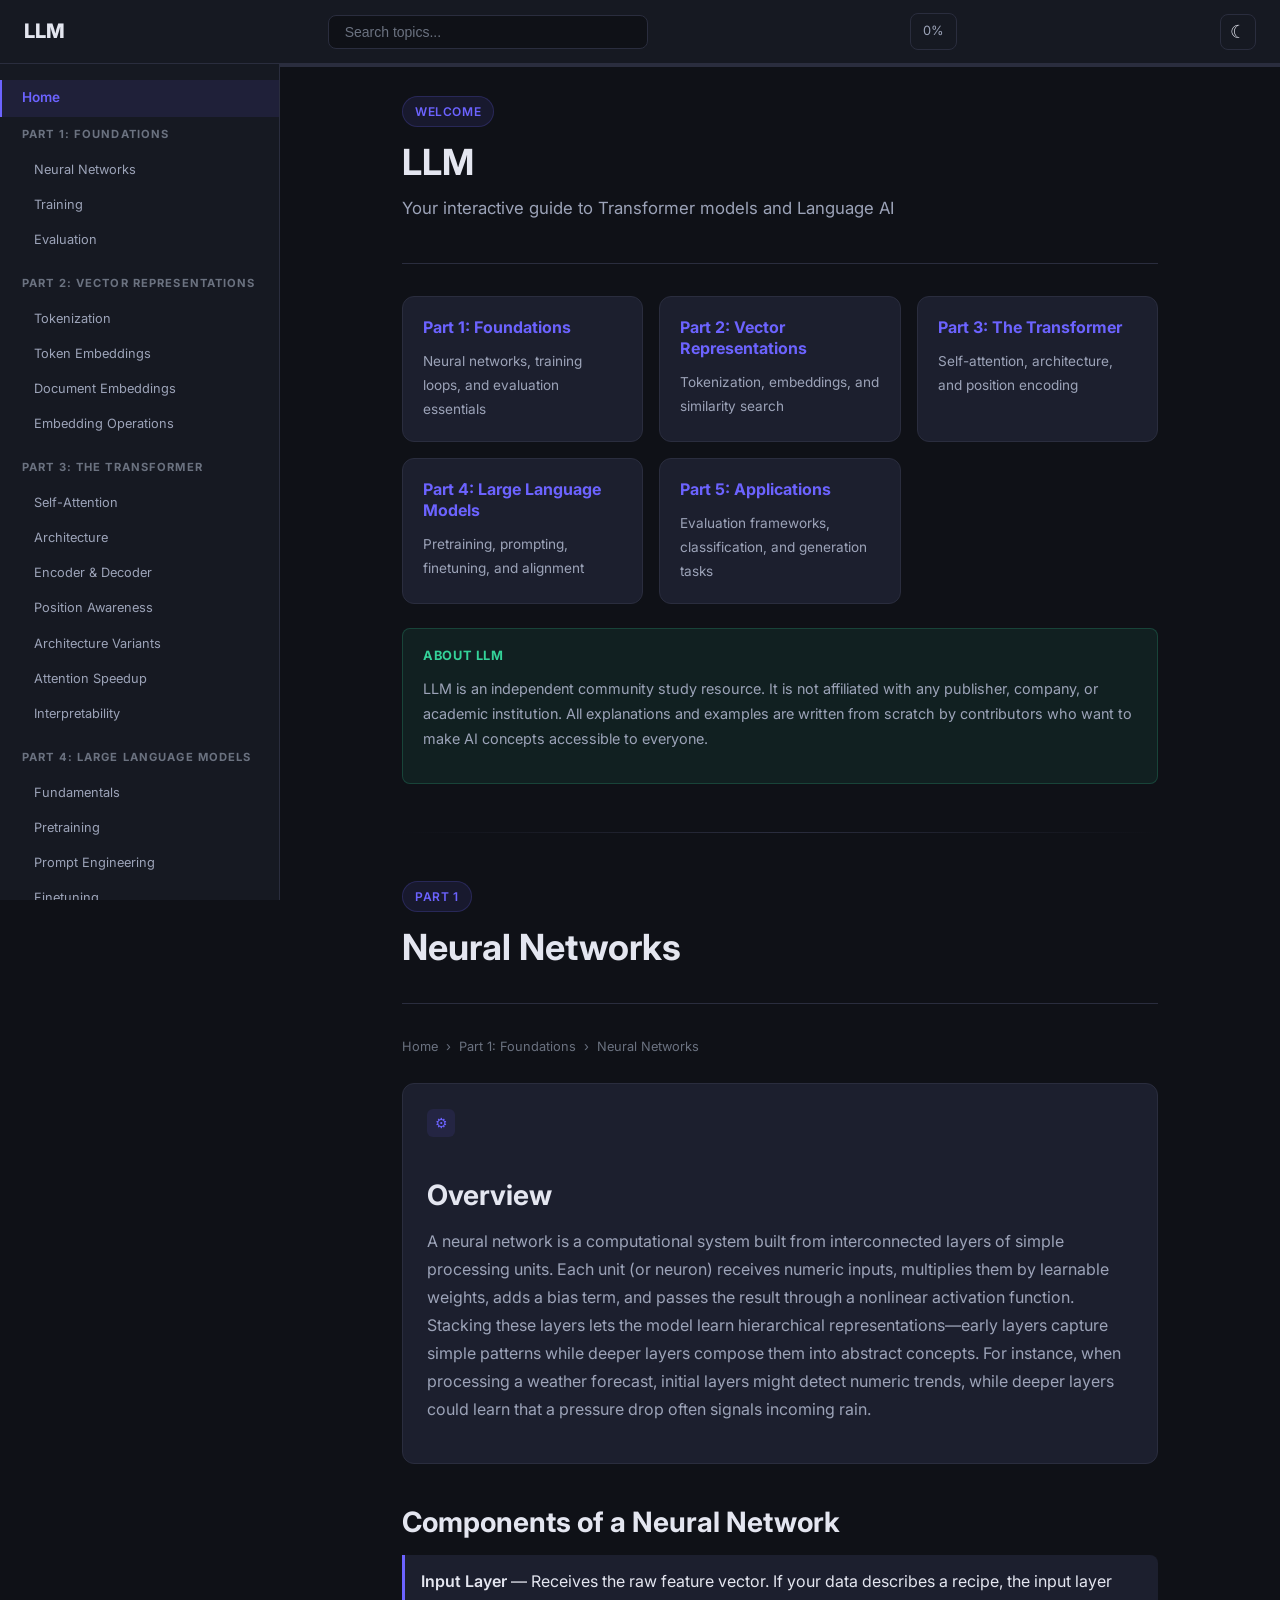
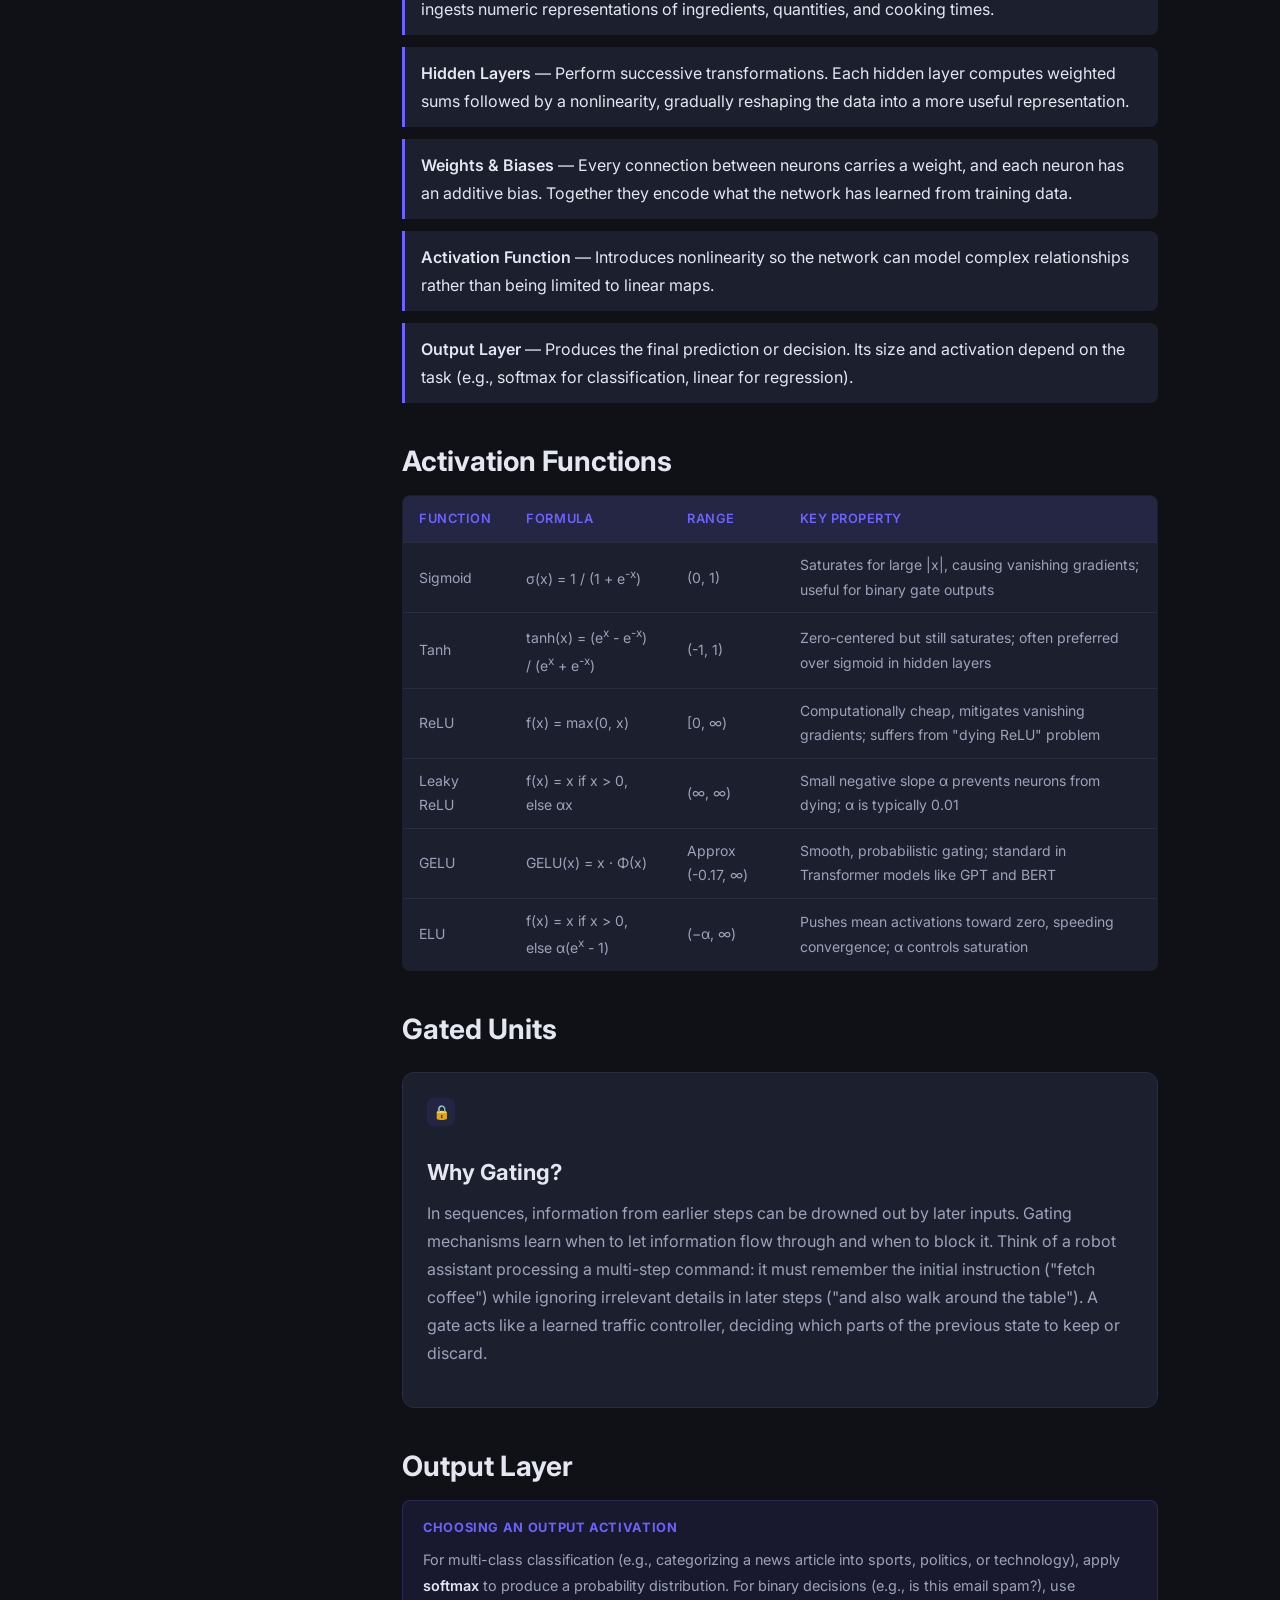
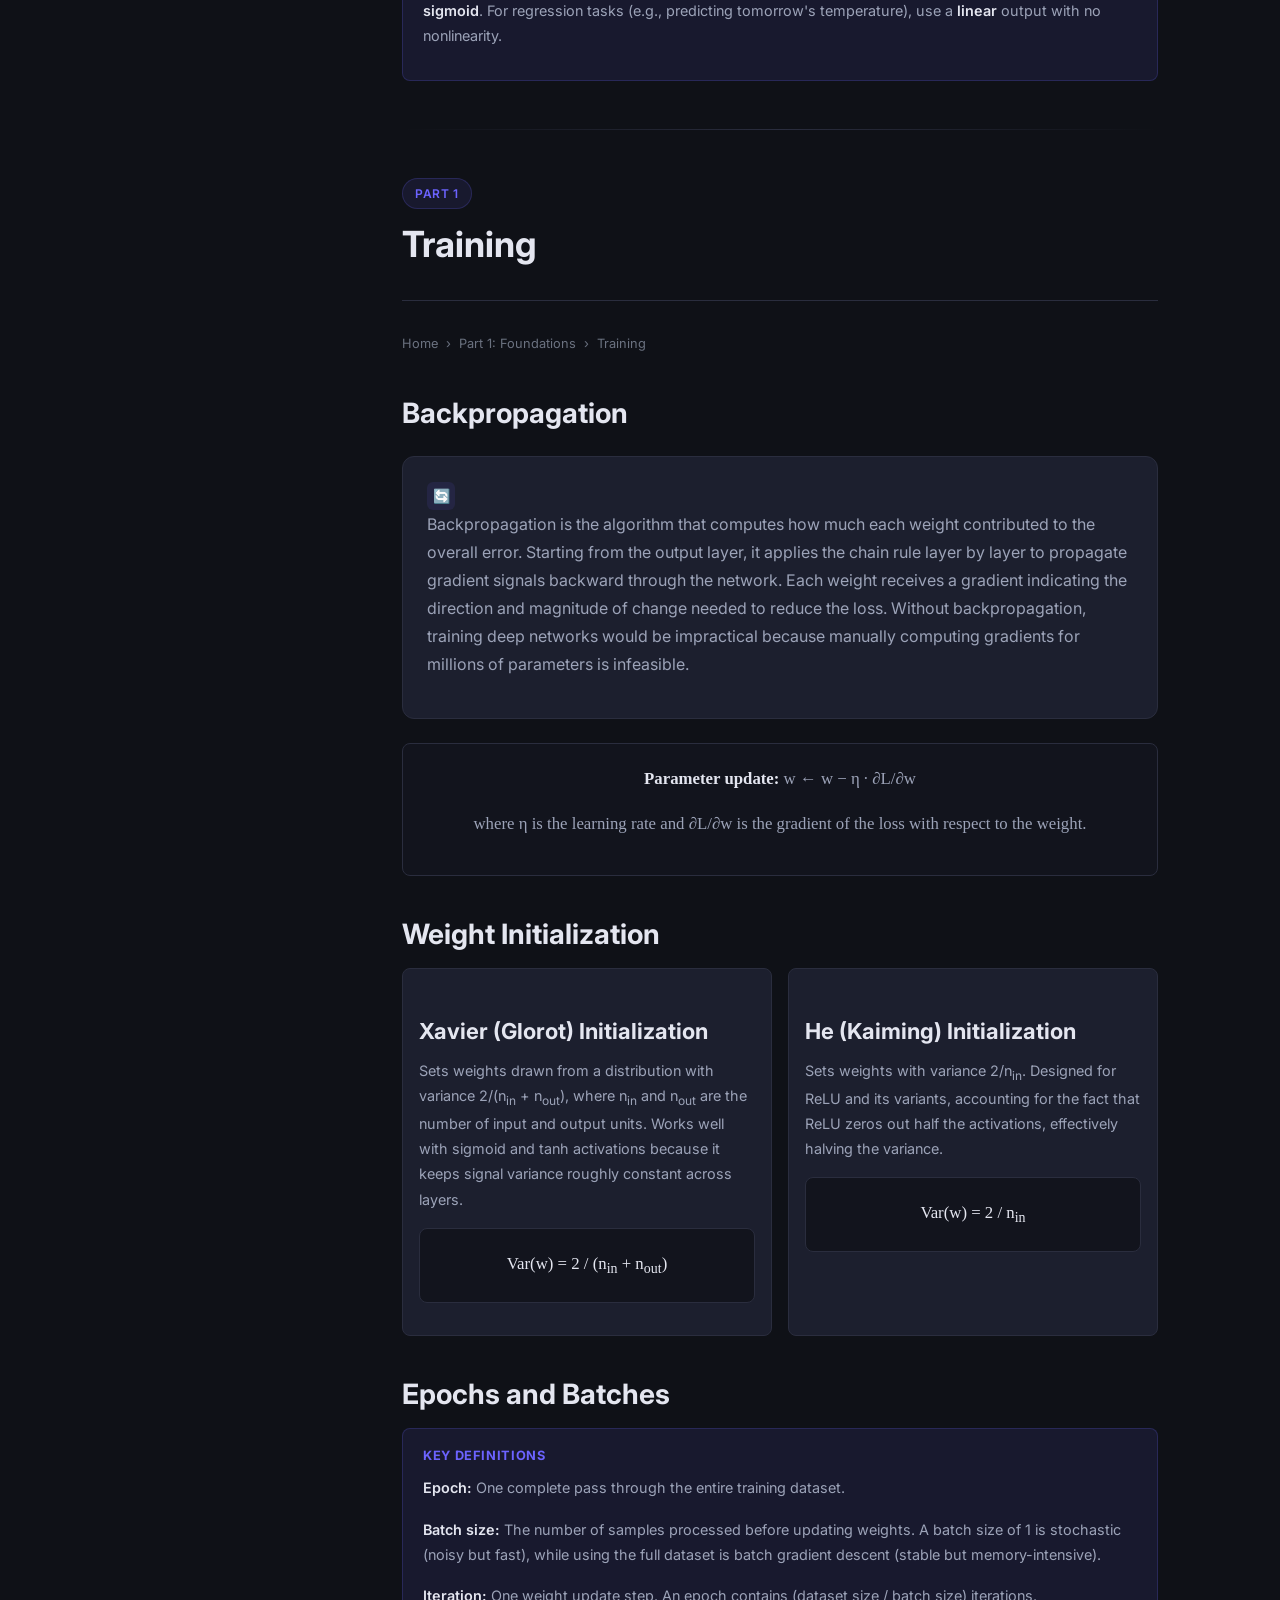
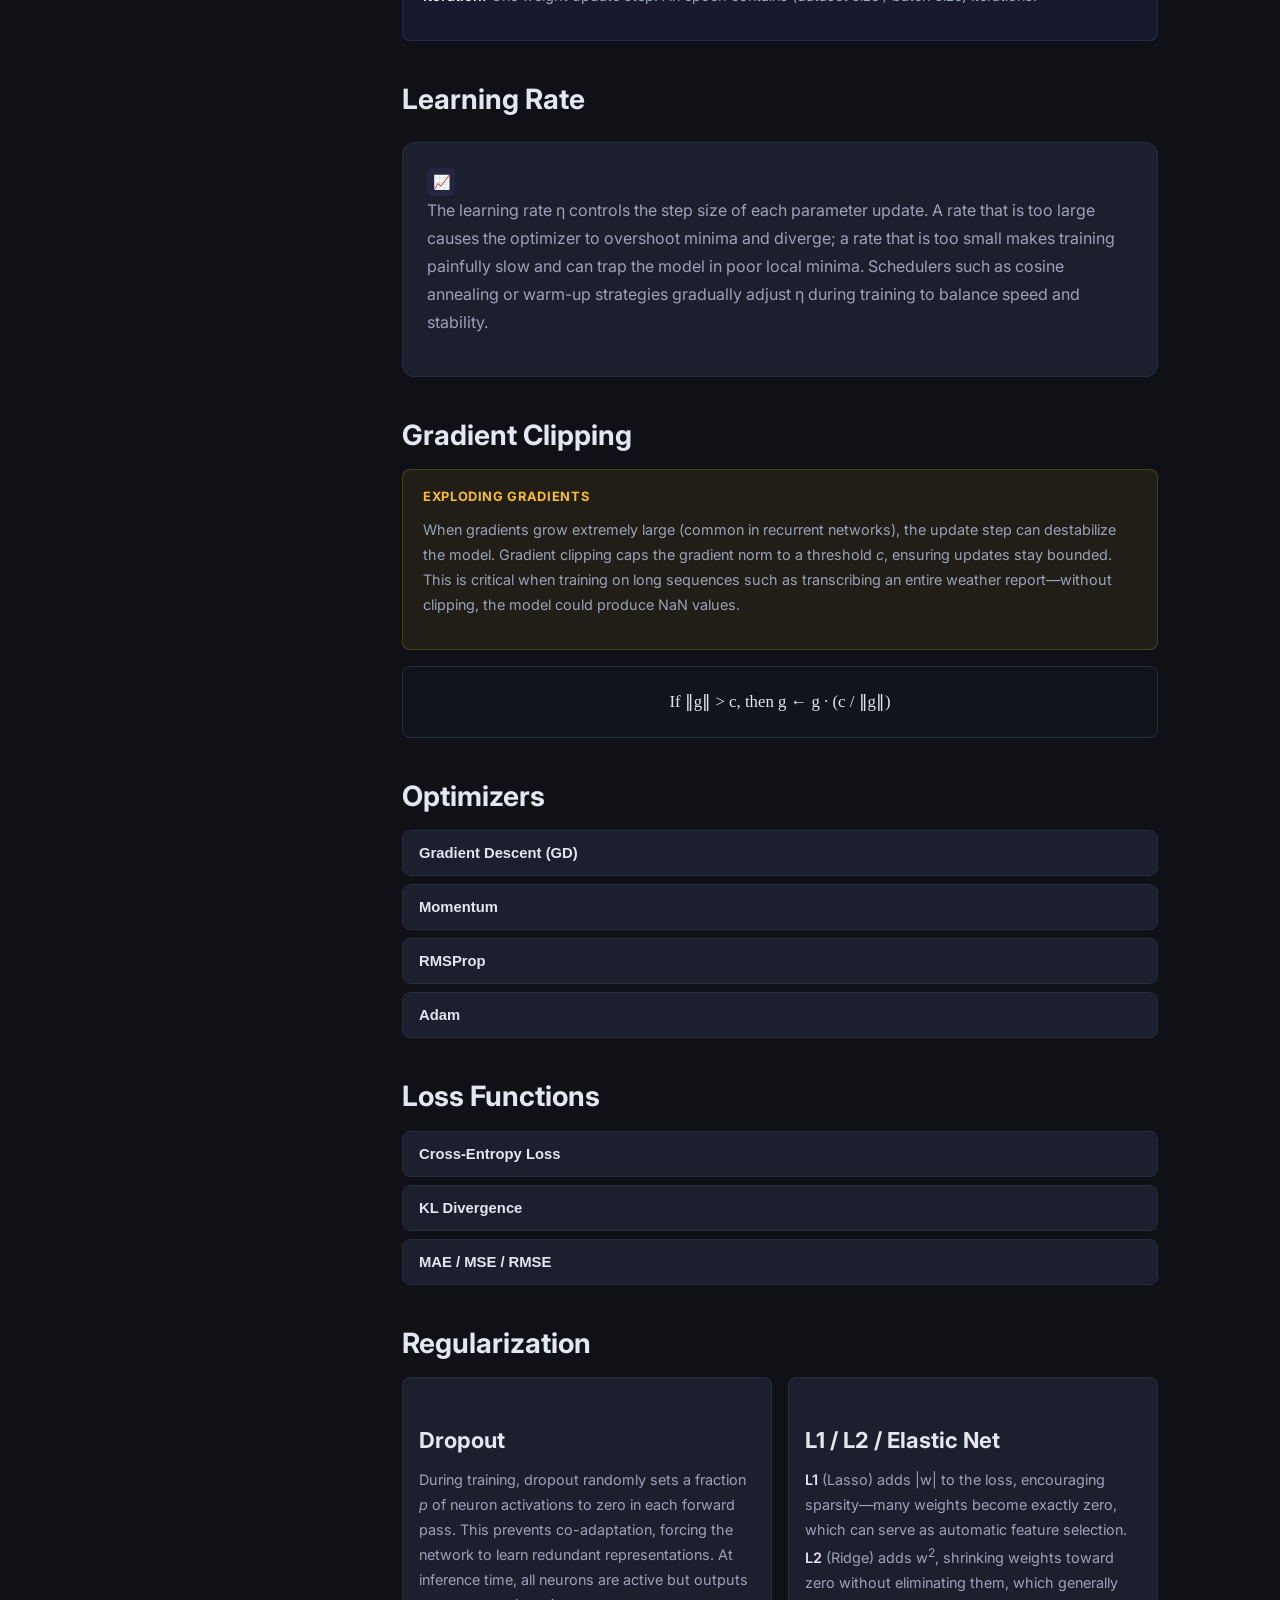
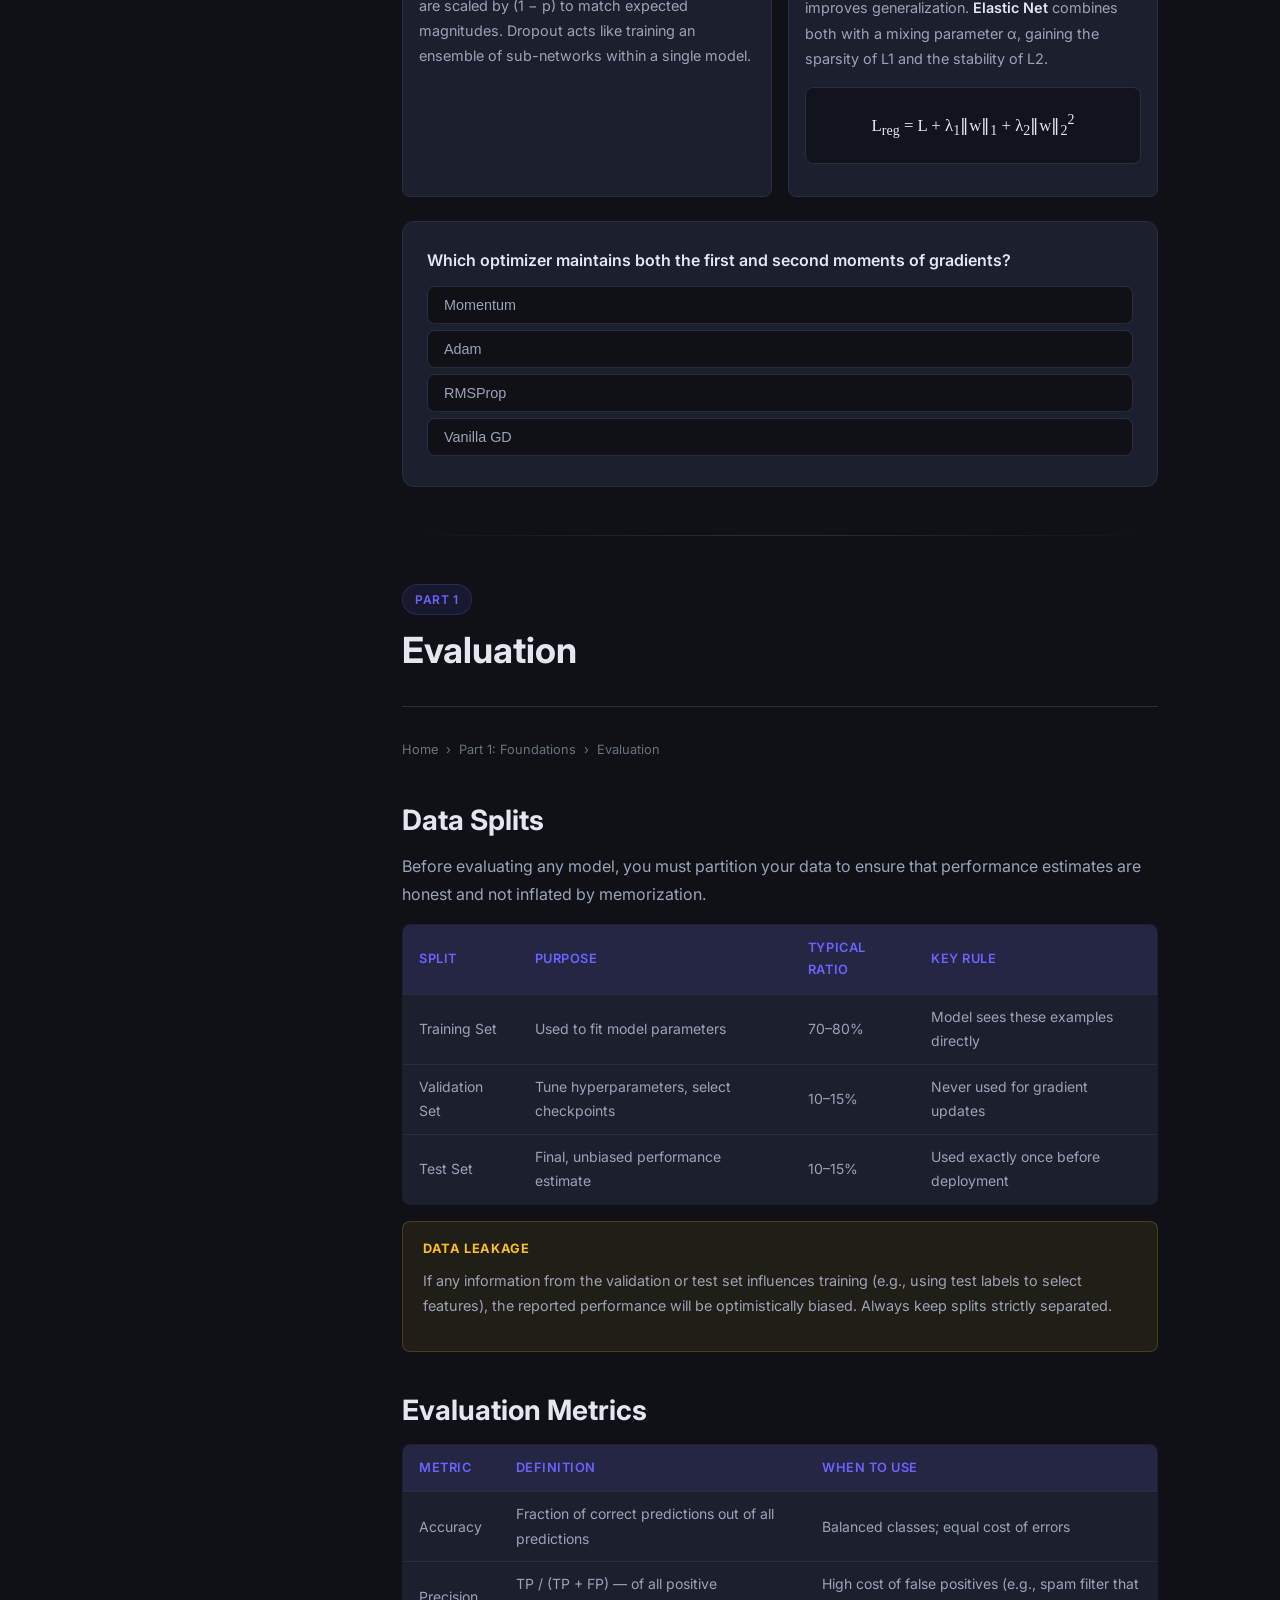
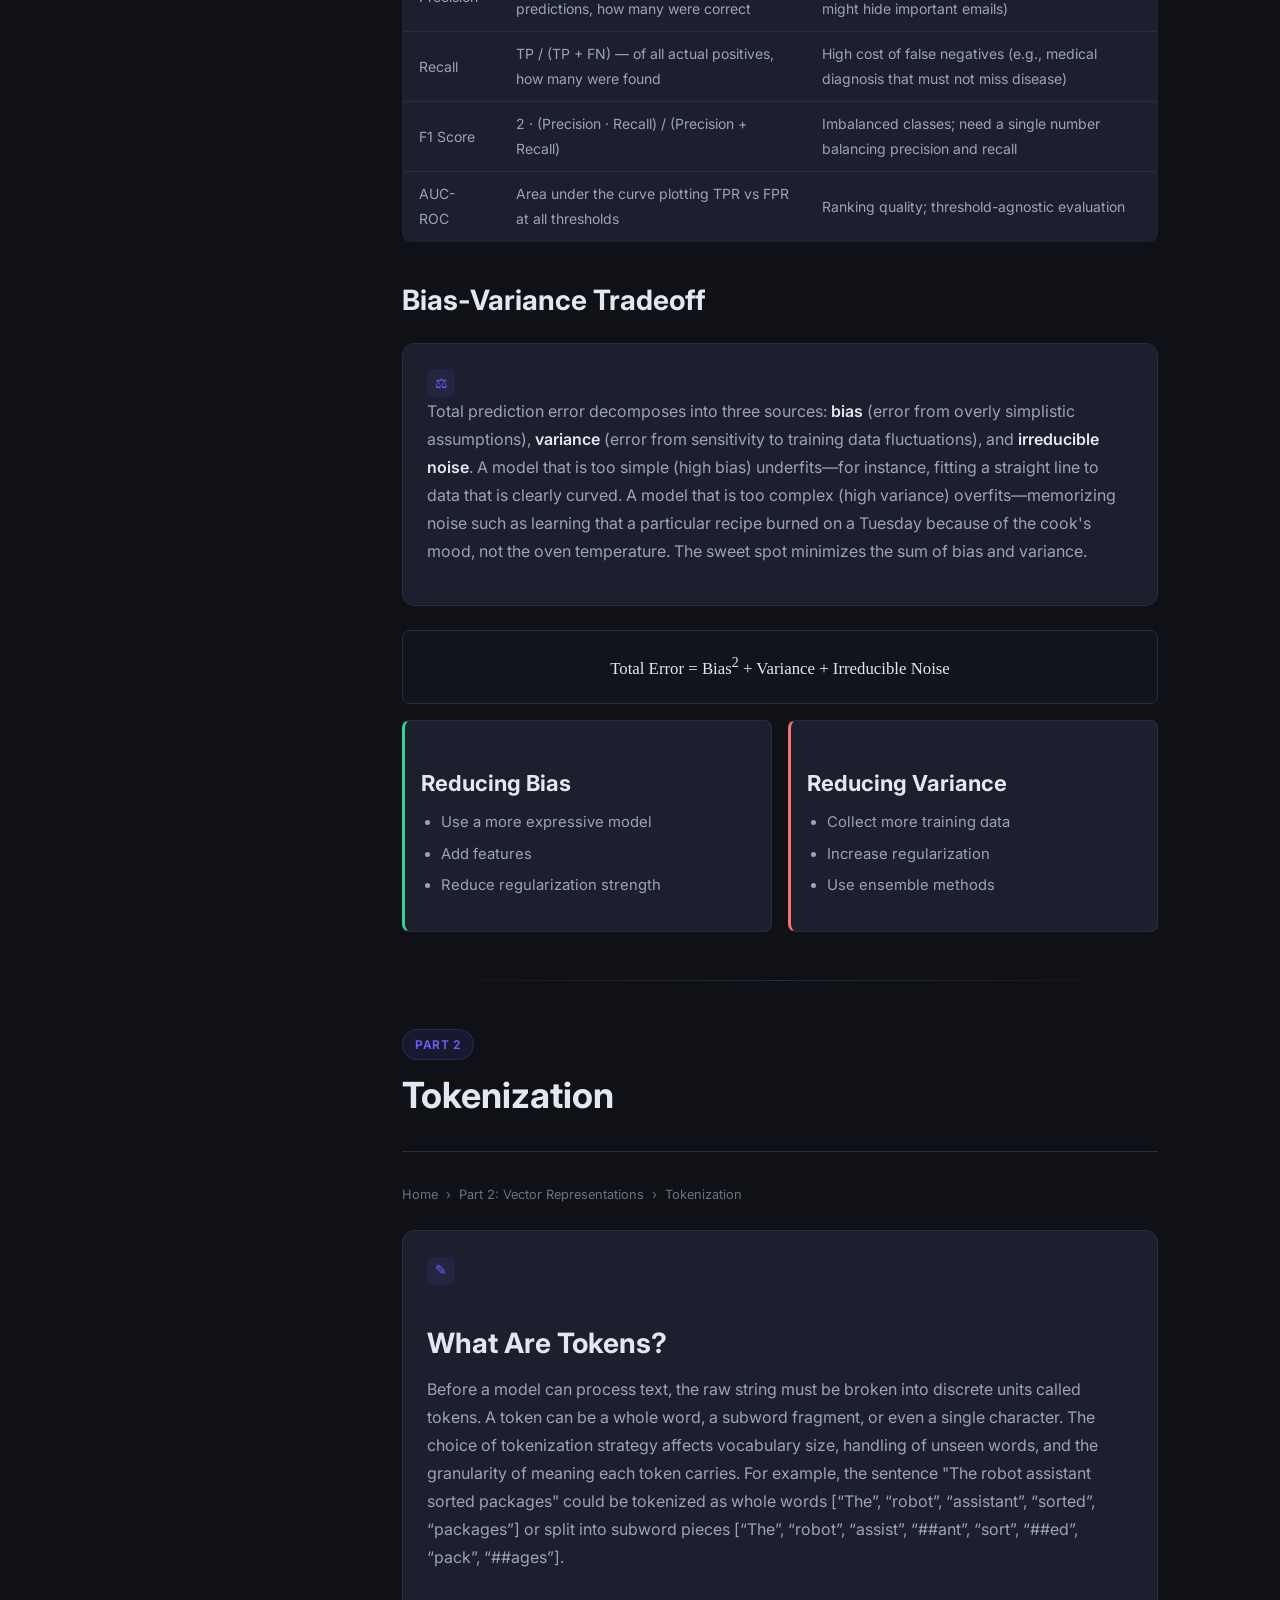
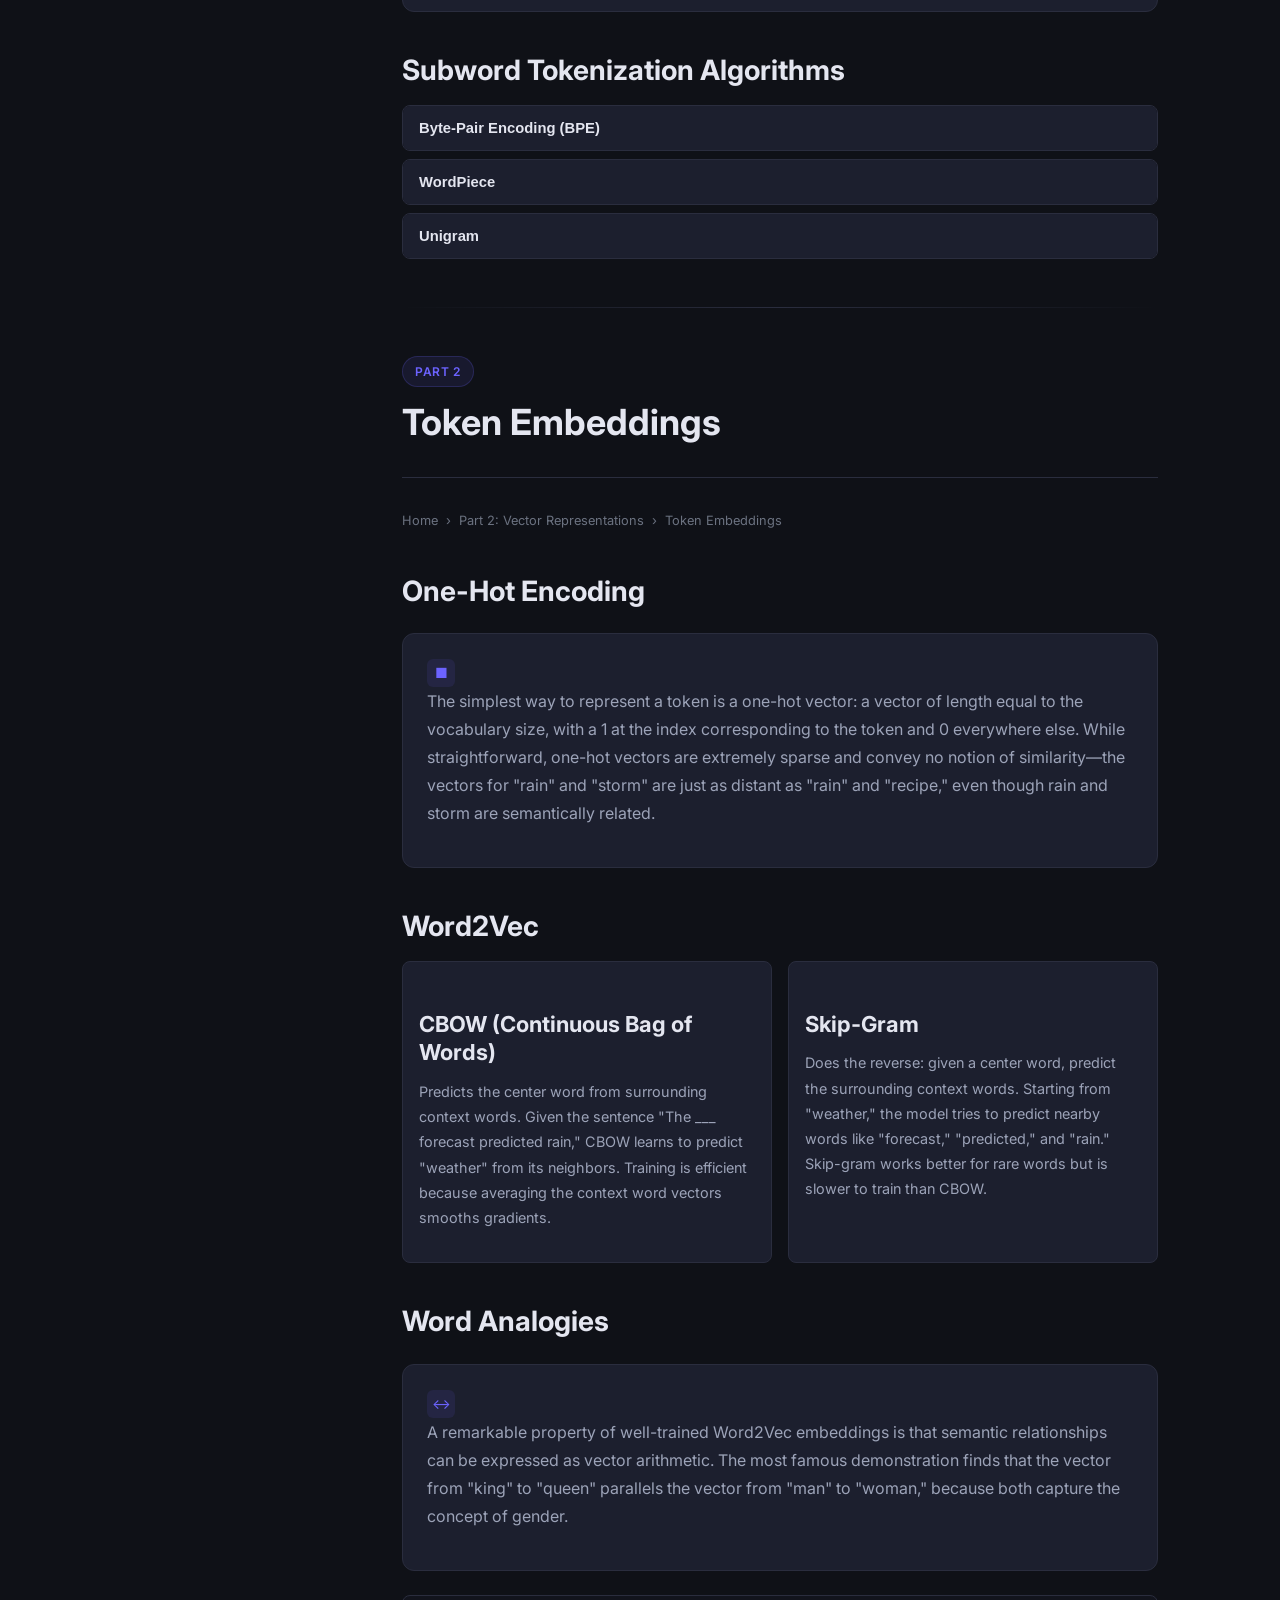
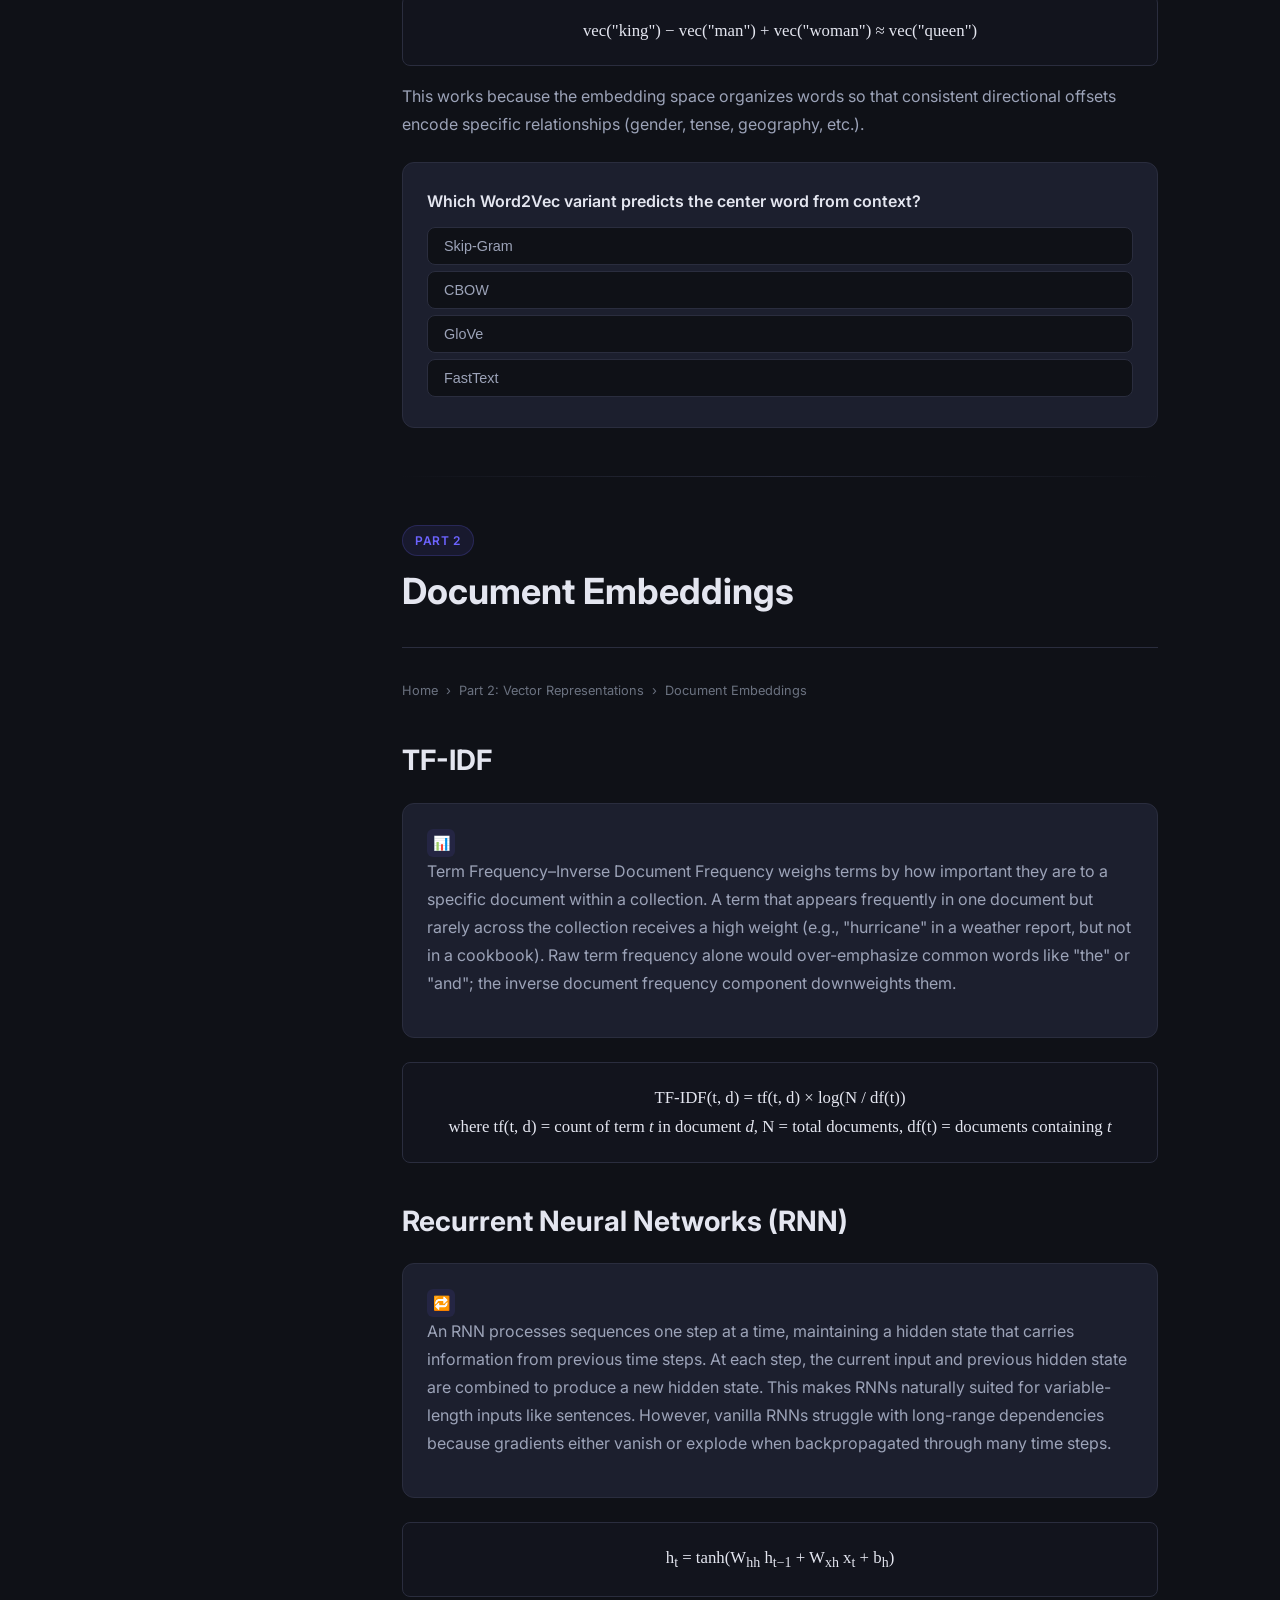
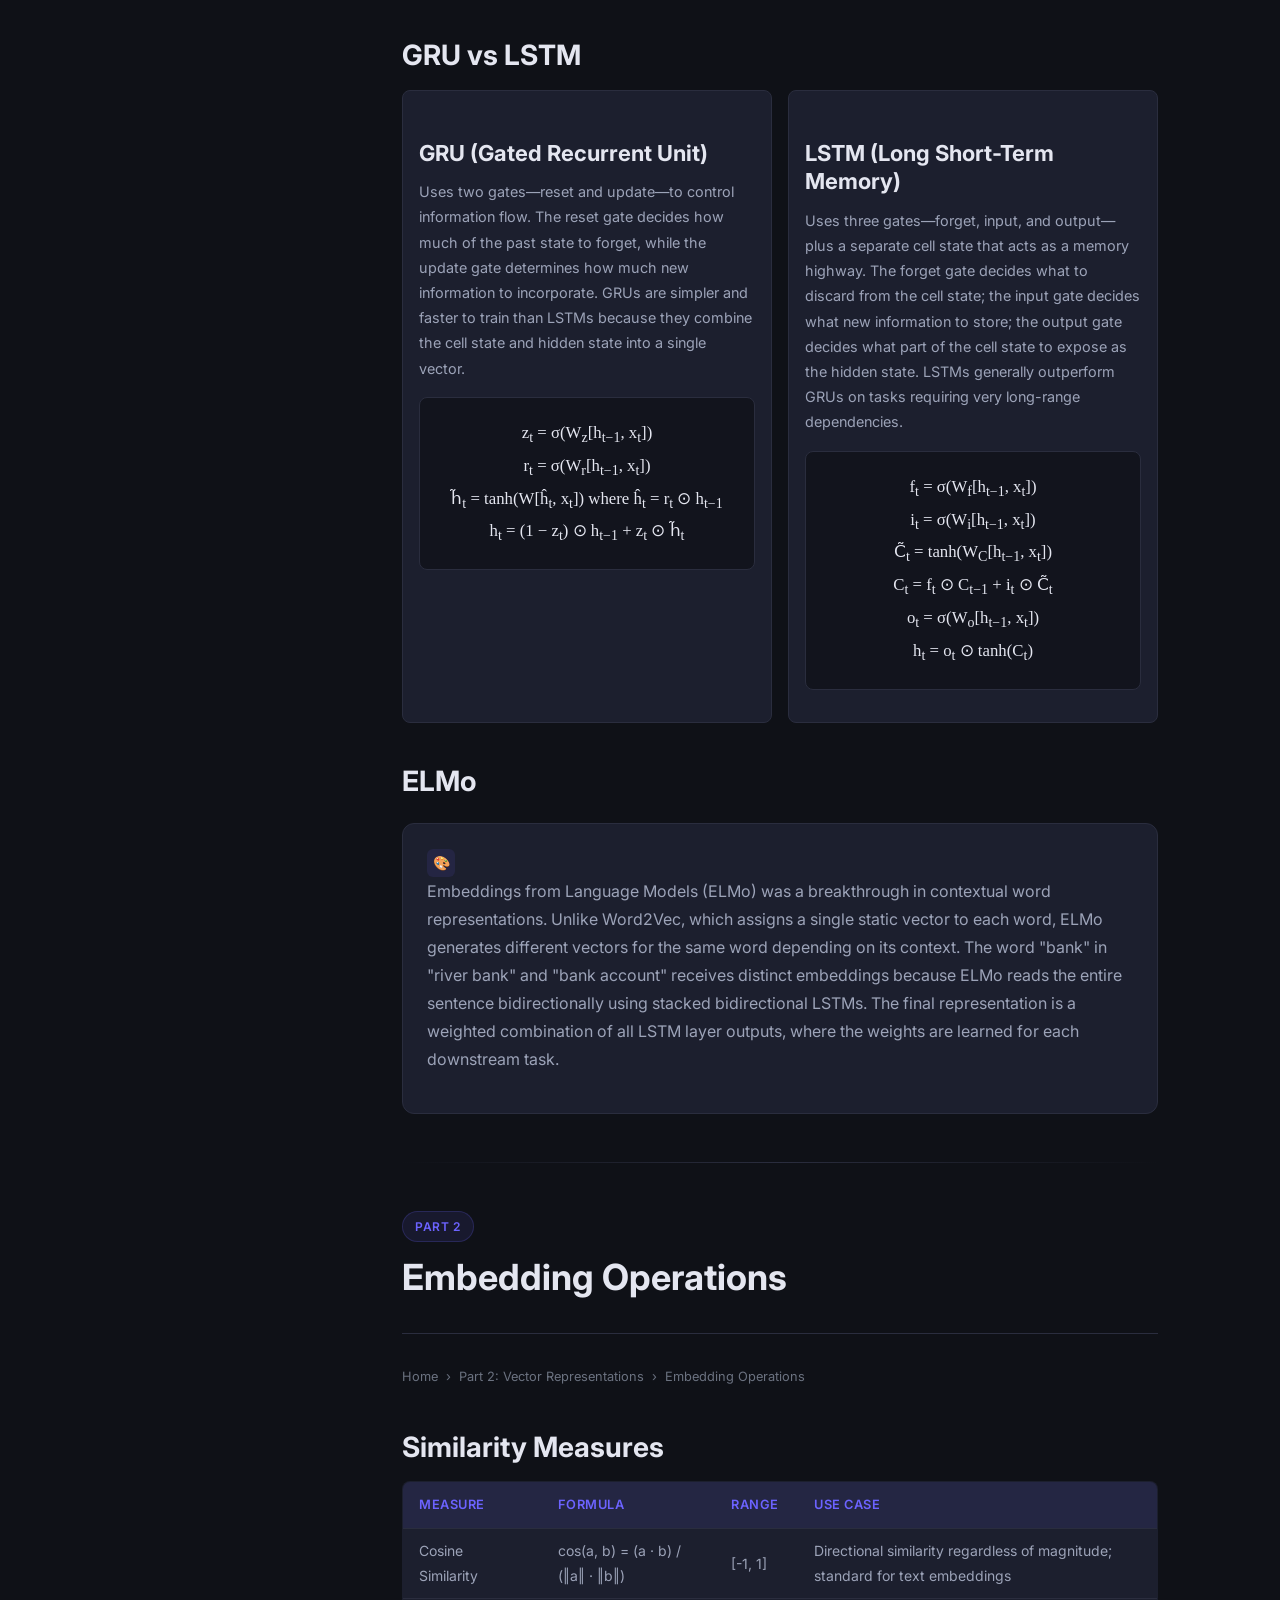
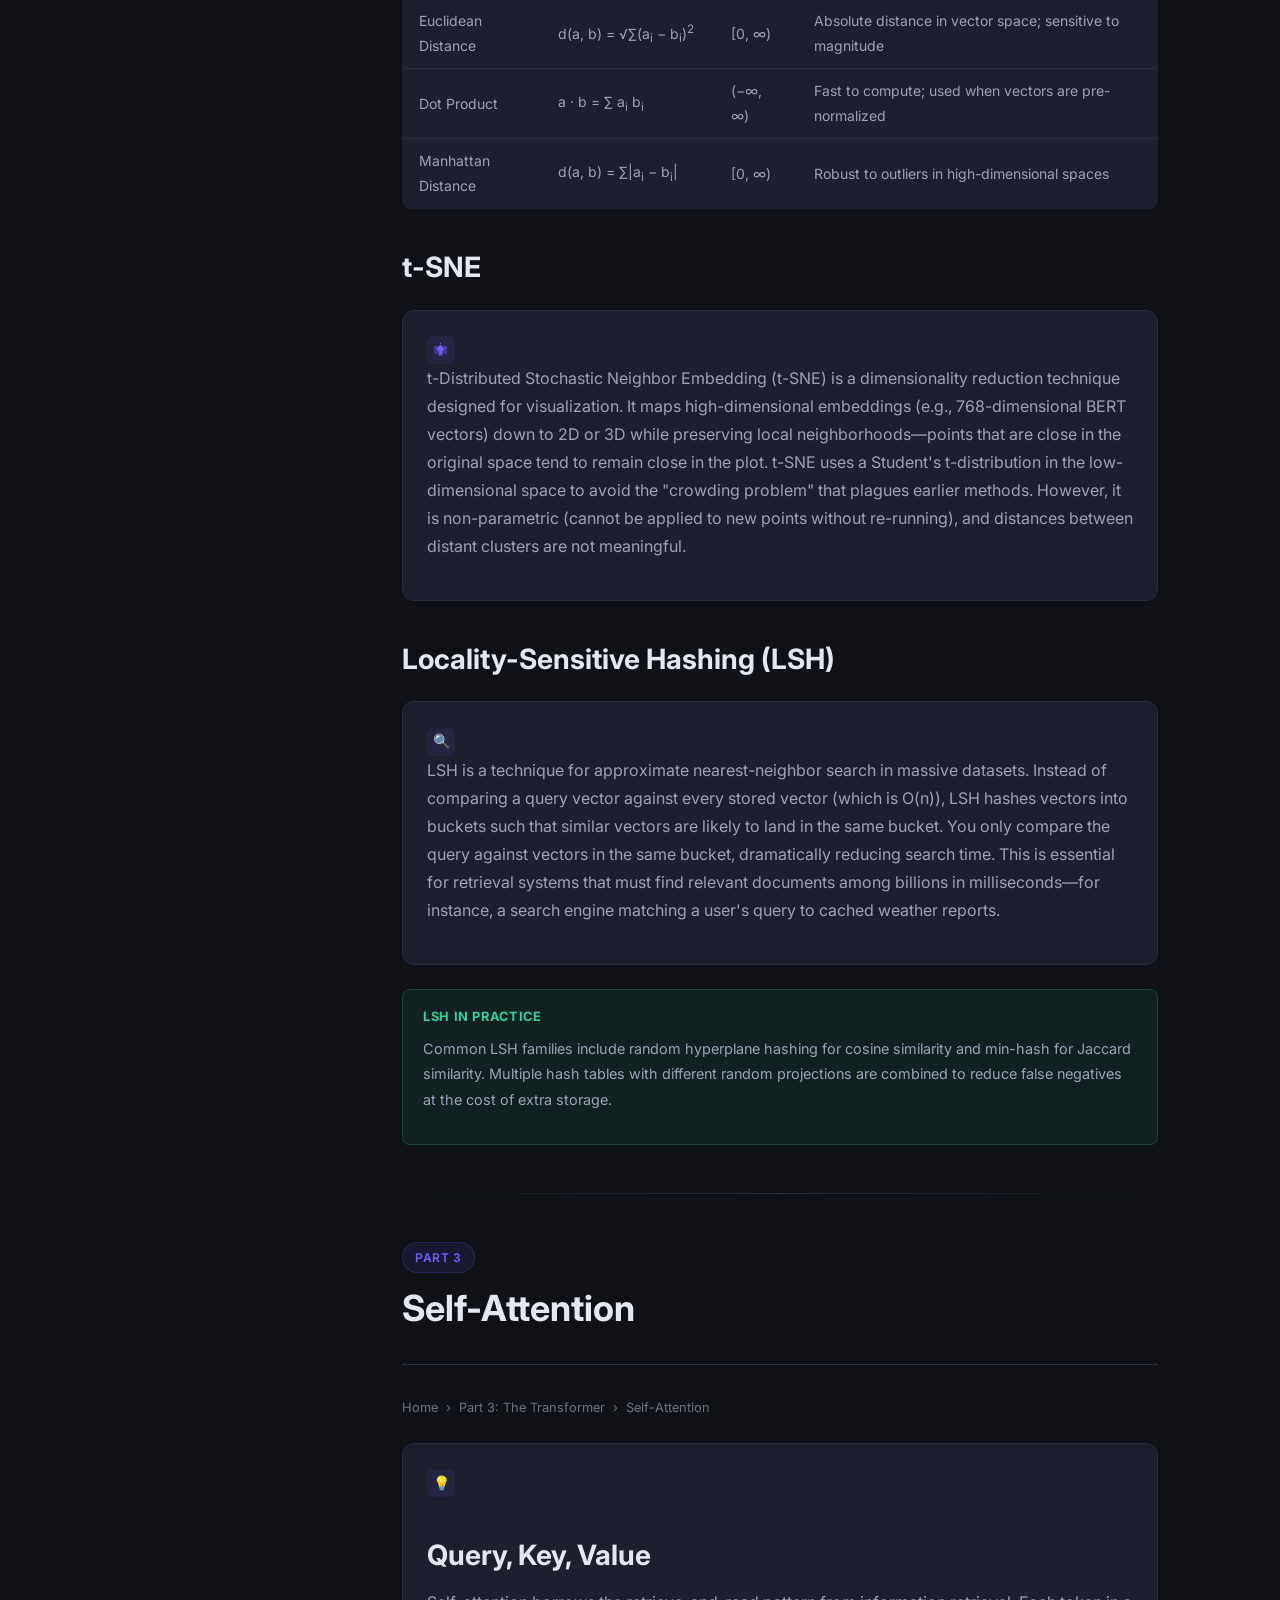
==== books/LLM/index.html @ 76436f70 "Books" ====
<!DOCTYPE html>
<html lang="en" data-theme="dark">
<head>
    <meta charset="UTF-8">
    <meta name="viewport" content="width=device-width, initial-scale=1.0">
    <title>LLM - Large Language Models Study Hub</title>
    <meta name="description" content="A free, community-driven study resource for understanding transformer architectures, large language models, and modern AI.">
    <link rel="preconnect" href="https://fonts.googleapis.com">
    <link href="https://fonts.googleapis.com/css2?family=Inter:wght@400;500;600;700;800&family=JetBrains+Mono:wght@400;500&display=swap" rel="stylesheet">
    <link rel="stylesheet" href="style.css">
</head>
<body>
    <header class="site-header">
        <button class="menu-toggle" aria-label="Toggle menu">&#9776;</button>
        <div class="logo">LLM</div>
        <div class="search-box">
            <input type="text" placeholder="Search topics..." aria-label="Search topics">
        </div>
        <div class="progress-display">0%</div>
        <button class="theme-toggle" aria-label="Toggle theme">&#9790;</button>
    </header>
    <div class="progress-bar-container">
        <div class="progress-bar" style="width:0%"></div>
    </div>
    <aside class="sidebar">
        <nav>
            <a href="#home" class="nav-link active" data-section="home">Home</a>
            <div class="nav-group">
                <a href="#s1-neural-networks" class="nav-link" data-section="s1-neural-networks">Part 1: Foundations</a>
                <a href="#s1-neural-networks" class="nav-link sub" data-section="s1-neural-networks">Neural Networks</a>
                <a href="#s1-training" class="nav-link sub" data-section="s1-training">Training</a>
                <a href="#s1-evaluation" class="nav-link sub" data-section="s1-evaluation">Evaluation</a>
            </div>
            <div class="nav-group">
                <a href="#s2-tokenization" class="nav-link" data-section="s2-tokenization">Part 2: Vector Representations</a>
                <a href="#s2-tokenization" class="nav-link sub" data-section="s2-tokenization">Tokenization</a>
                <a href="#s2-token-embeddings" class="nav-link sub" data-section="s2-token-embeddings">Token Embeddings</a>
                <a href="#s2-document-embeddings" class="nav-link sub" data-section="s2-document-embeddings">Document Embeddings</a>
                <a href="#s2-embedding-ops" class="nav-link sub" data-section="s2-embedding-ops">Embedding Operations</a>
            </div>
            <div class="nav-group">
                <a href="#s3-attention" class="nav-link" data-section="s3-attention">Part 3: The Transformer</a>
                <a href="#s3-attention" class="nav-link sub" data-section="s3-attention">Self-Attention</a>
                <a href="#s3-architecture" class="nav-link sub" data-section="s3-architecture">Architecture</a>
                <a href="#s3-encoder-decoder" class="nav-link sub" data-section="s3-encoder-decoder">Encoder &amp; Decoder</a>
                <a href="#s3-position" class="nav-link sub" data-section="s3-position">Position Awareness</a>
                <a href="#s3-variants" class="nav-link sub" data-section="s3-variants">Architecture Variants</a>
                <a href="#s3-speedup" class="nav-link sub" data-section="s3-speedup">Attention Speedup</a>
                <a href="#s3-interpretability" class="nav-link sub" data-section="s3-interpretability">Interpretability</a>
            </div>
            <div class="nav-group">
                <a href="#s4-fundamentals" class="nav-link" data-section="s4-fundamentals">Part 4: Large Language Models</a>
                <a href="#s4-fundamentals" class="nav-link sub" data-section="s4-fundamentals">Fundamentals</a>
                <a href="#s4-pretraining" class="nav-link sub" data-section="s4-pretraining">Pretraining</a>
                <a href="#s4-prompting" class="nav-link sub" data-section="s4-prompting">Prompt Engineering</a>
                <a href="#s4-finetuning" class="nav-link sub" data-section="s4-finetuning">Finetuning</a>
                <a href="#s4-alignment" class="nav-link sub" data-section="s4-alignment">Preference Alignment</a>
                <a href="#s4-compression" class="nav-link sub" data-section="s4-compression">Model Compression</a>
            </div>
            <div class="nav-group">
                <a href="#s5-eval-framework" class="nav-link" data-section="s5-eval-framework">Part 5: Applications</a>
                <a href="#s5-eval-framework" class="nav-link sub" data-section="s5-eval-framework">Evaluation Framework</a>
                <a href="#s5-classification" class="nav-link sub" data-section="s5-classification">Classification Tasks</a>
                <a href="#s5-generation" class="nav-link sub" data-section="s5-generation">Generation Tasks</a>
            </div>
        </nav>
    </aside>
    <div class="mobile-overlay"></div>
    <main>
        <div class="content">

            <section id="home" class="section" data-section="home" data-searchable>
                <div class="chapter-header">
                    <span class="section-badge">Welcome</span>
                    <h1>LLM</h1>
                    <p>Your interactive guide to Transformer models and Language AI</p>
                </div>
                <div class="topic-nav">
                    <a href="#s1-neural-networks" class="topic-card" data-section="s1-neural-networks">
                        <h3>Part 1: Foundations</h3>
                        <p>Neural networks, training loops, and evaluation essentials</p>
                    </a>
                    <a href="#s2-tokenization" class="topic-card" data-section="s2-tokenization">
                        <h3>Part 2: Vector Representations</h3>
                        <p>Tokenization, embeddings, and similarity search</p>
                    </a>
                    <a href="#s3-attention" class="topic-card" data-section="s3-attention">
                        <h3>Part 3: The Transformer</h3>
                        <p>Self-attention, architecture, and position encoding</p>
                    </a>
                    <a href="#s4-fundamentals" class="topic-card" data-section="s4-fundamentals">
                        <h3>Part 4: Large Language Models</h3>
                        <p>Pretraining, prompting, finetuning, and alignment</p>
                    </a>
                    <a href="#s5-eval-framework" class="topic-card" data-section="s5-eval-framework">
                        <h3>Part 5: Applications</h3>
                        <p>Evaluation frameworks, classification, and generation tasks</p>
                    </a>
                </div>
                <div class="info-box tip">
                    <div class="info-box-title">About LLM</div>
                    <p>LLM is an independent community study resource. It is not affiliated with any publisher, company, or academic institution. All explanations and examples are written from scratch by contributors who want to make AI concepts accessible to everyone.</p>
                </div>
            </section>

            <div class="section-divider"></div>

            <section id="s1-neural-networks" class="section" data-section="s1-neural-networks" data-searchable>
                <div class="chapter-header">
                    <span class="section-badge">Part 1</span>
                    <h1>Neural Networks</h1>
                </div>
                <div class="breadcrumb">
                    <a href="#home">Home</a> &rsaquo; <span>Part 1: Foundations</span> &rsaquo; <span>Neural Networks</span>
                </div>

                <div class="concept-card">
                    <div class="concept-icon">&#9881;</div>
                    <h2>Overview</h2>
                    <p>A neural network is a computational system built from interconnected layers of simple processing units. Each unit (or neuron) receives numeric inputs, multiplies them by learnable weights, adds a bias term, and passes the result through a nonlinear activation function. Stacking these layers lets the model learn hierarchical representations&mdash;early layers capture simple patterns while deeper layers compose them into abstract concepts. For instance, when processing a weather forecast, initial layers might detect numeric trends, while deeper layers could learn that a pressure drop often signals incoming rain.</p>
                </div>

                <h2>Components of a Neural Network</h2>
                <div class="step-list">
                    <div class="step">
                        <strong>Input Layer</strong> &mdash; Receives the raw feature vector. If your data describes a recipe, the input layer ingests numeric representations of ingredients, quantities, and cooking times.
                    </div>
                    <div class="step">
                        <strong>Hidden Layers</strong> &mdash; Perform successive transformations. Each hidden layer computes weighted sums followed by a nonlinearity, gradually reshaping the data into a more useful representation.
                    </div>
                    <div class="step">
                        <strong>Weights &amp; Biases</strong> &mdash; Every connection between neurons carries a weight, and each neuron has an additive bias. Together they encode what the network has learned from training data.
                    </div>
                    <div class="step">
                        <strong>Activation Function</strong> &mdash; Introduces nonlinearity so the network can model complex relationships rather than being limited to linear maps.
                    </div>
                    <div class="step">
                        <strong>Output Layer</strong> &mdash; Produces the final prediction or decision. Its size and activation depend on the task (e.g., softmax for classification, linear for regression).
                    </div>
                </div>

                <h2>Activation Functions</h2>
                <table class="data-table">
                    <thead>
                        <tr>
                            <th>Function</th>
                            <th>Formula</th>
                            <th>Range</th>
                            <th>Key Property</th>
                        </tr>
                    </thead>
                    <tbody>
                        <tr>
                            <td>Sigmoid</td>
                            <td>&sigma;(x) = 1 / (1 + e<sup>-x</sup>)</td>
                            <td>(0, 1)</td>
                            <td>Saturates for large |x|, causing vanishing gradients; useful for binary gate outputs</td>
                        </tr>
                        <tr>
                            <td>Tanh</td>
                            <td>tanh(x) = (e<sup>x</sup> - e<sup>-x</sup>) / (e<sup>x</sup> + e<sup>-x</sup>)</td>
                            <td>(-1, 1)</td>
                            <td>Zero-centered but still saturates; often preferred over sigmoid in hidden layers</td>
                        </tr>
                        <tr>
                            <td>ReLU</td>
                            <td>f(x) = max(0, x)</td>
                            <td>[0, &infin;)</td>
                            <td>Computationally cheap, mitigates vanishing gradients; suffers from "dying ReLU" problem</td>
                        </tr>
                        <tr>
                            <td>Leaky ReLU</td>
                            <td>f(x) = x if x &gt; 0, else &alpha;x</td>
                            <td>(&infin;, &infin;)</td>
                            <td>Small negative slope &alpha; prevents neurons from dying; &alpha; is typically 0.01</td>
                        </tr>
                        <tr>
                            <td>GELU</td>
                            <td>GELU(x) = x &middot; &Phi;(x)</td>
                            <td>Approx (-0.17, &infin;)</td>
                            <td>Smooth, probabilistic gating; standard in Transformer models like GPT and BERT</td>
                        </tr>
                        <tr>
                            <td>ELU</td>
                            <td>f(x) = x if x &gt; 0, else &alpha;(e<sup>x</sup> - 1)</td>
                            <td>(&minus;&alpha;, &infin;)</td>
                            <td>Pushes mean activations toward zero, speeding convergence; &alpha; controls saturation</td>
                        </tr>
                    </tbody>
                </table>

                <h2>Gated Units</h2>
                <div class="concept-card">
                    <div class="concept-icon">&#128274;</div>
                    <h3>Why Gating?</h3>
                    <p>In sequences, information from earlier steps can be drowned out by later inputs. Gating mechanisms learn when to let information flow through and when to block it. Think of a robot assistant processing a multi-step command: it must remember the initial instruction ("fetch coffee") while ignoring irrelevant details in later steps ("and also walk around the table"). A gate acts like a learned traffic controller, deciding which parts of the previous state to keep or discard.</p>
                </div>

                <h2>Output Layer</h2>
                <div class="info-box">
                    <div class="info-box-title">Choosing an Output Activation</div>
                    <p>For multi-class classification (e.g., categorizing a news article into sports, politics, or technology), apply <strong>softmax</strong> to produce a probability distribution. For binary decisions (e.g., is this email spam?), use <strong>sigmoid</strong>. For regression tasks (e.g., predicting tomorrow's temperature), use a <strong>linear</strong> output with no nonlinearity.</p>
                </div>
            </section>

            <div class="section-divider"></div>

            <section id="s1-training" class="section" data-section="s1-training" data-searchable>
                <div class="chapter-header">
                    <span class="section-badge">Part 1</span>
                    <h1>Training</h1>
                </div>
                <div class="breadcrumb">
                    <a href="#home">Home</a> &rsaquo; <span>Part 1: Foundations</span> &rsaquo; <span>Training</span>
                </div>

                <h2>Backpropagation</h2>
                <div class="concept-card">
                    <div class="concept-icon">&#128260;</div>
                    <p>Backpropagation is the algorithm that computes how much each weight contributed to the overall error. Starting from the output layer, it applies the chain rule layer by layer to propagate gradient signals backward through the network. Each weight receives a gradient indicating the direction and magnitude of change needed to reduce the loss. Without backpropagation, training deep networks would be impractical because manually computing gradients for millions of parameters is infeasible.</p>
                </div>
                <div class="formula-box">
                    <p><strong>Parameter update:</strong> w &larr; w &minus; &eta; &middot; &part;L/&part;w</p>
                    <p>where &eta; is the learning rate and &part;L/&part;w is the gradient of the loss with respect to the weight.</p>
                </div>

                <h2>Weight Initialization</h2>
                <div class="comparison">
                    <div class="comparison-card">
                        <h3>Xavier (Glorot) Initialization</h3>
                        <p>Sets weights drawn from a distribution with variance 2/(n<sub>in</sub> + n<sub>out</sub>), where n<sub>in</sub> and n<sub>out</sub> are the number of input and output units. Works well with sigmoid and tanh activations because it keeps signal variance roughly constant across layers.</p>
                        <div class="formula-box">Var(w) = 2 / (n<sub>in</sub> + n<sub>out</sub>)</div>
                    </div>
                    <div class="comparison-card">
                        <h3>He (Kaiming) Initialization</h3>
                        <p>Sets weights with variance 2/n<sub>in</sub>. Designed for ReLU and its variants, accounting for the fact that ReLU zeros out half the activations, effectively halving the variance.</p>
                        <div class="formula-box">Var(w) = 2 / n<sub>in</sub></div>
                    </div>
                </div>

                <h2>Epochs and Batches</h2>
                <div class="info-box">
                    <div class="info-box-title">Key Definitions</div>
                    <p><strong>Epoch:</strong> One complete pass through the entire training dataset.</p>
                    <p><strong>Batch size:</strong> The number of samples processed before updating weights. A batch size of 1 is stochastic (noisy but fast), while using the full dataset is batch gradient descent (stable but memory-intensive).</p>
                    <p><strong>Iteration:</strong> One weight update step. An epoch contains (dataset size / batch size) iterations.</p>
                </div>

                <h2>Learning Rate</h2>
                <div class="concept-card">
                    <div class="concept-icon">&#128200;</div>
                    <p>The learning rate &eta; controls the step size of each parameter update. A rate that is too large causes the optimizer to overshoot minima and diverge; a rate that is too small makes training painfully slow and can trap the model in poor local minima. Schedulers such as cosine annealing or warm-up strategies gradually adjust &eta; during training to balance speed and stability.</p>
                </div>

                <h2>Gradient Clipping</h2>
                <div class="info-box warning">
                    <div class="info-box-title">Exploding Gradients</div>
                    <p>When gradients grow extremely large (common in recurrent networks), the update step can destabilize the model. Gradient clipping caps the gradient norm to a threshold <em>c</em>, ensuring updates stay bounded. This is critical when training on long sequences such as transcribing an entire weather report&mdash;without clipping, the model could produce NaN values.</p>
                </div>
                <div class="formula-box">
                    If &Vert;g&Vert; &gt; c, then g &larr; g &middot; (c / &Vert;g&Vert;)
                </div>

                <h2>Optimizers</h2>
                <div class="accordion">
                    <div class="accordion-item">
                        <button class="accordion-header">Gradient Descent (GD)</button>
                        <div class="accordion-body">
                            <div class="accordion-body-inner">
                                <p>Vanilla gradient descent computes the gradient over the entire dataset before each update. While each step points in the true direction of steepest descent, a single step is extremely expensive for large datasets. It is rarely used in practice for deep learning because modern datasets can contain billions of examples.</p>
                                <div class="formula-box">w &larr; w &minus; &eta; &middot; &nabla;L(w)</div>
                            </div>
                        </div>
                    </div>
                    <div class="accordion-item">
                        <button class="accordion-header">Momentum</button>
                        <div class="accordion-body">
                            <div class="accordion-body-inner">
                                <p>Momentum accumulates a velocity vector that smooths out oscillations and accelerates movement along consistent gradient directions. Imagine a ball rolling downhill: it gains speed in directions of persistent slope and dampens oscillations across narrow valleys. The momentum coefficient &beta; (typically 0.9) determines how much past gradients influence the current step.</p>
                                <div class="formula-box">
                                    v<sub>t</sub> = &beta; v<sub>t&minus;1</sub> + &eta; &nabla;L(w)<br>
                                    w &larr; w &minus; v<sub>t</sub>
                                </div>
                            </div>
                        </div>
                    </div>
                    <div class="accordion-item">
                        <button class="accordion-header">RMSProp</button>
                        <div class="accordion-body">
                            <div class="accordion-body-inner">
                                <p>RMSProp adapts the learning rate for each parameter by dividing by a running average of recent squared gradients. Parameters with large recent gradients get smaller effective steps, while those with small gradients get larger steps. This helps navigate ravines in the loss landscape where the gradient is steep in one dimension but flat in another.</p>
                                <div class="formula-box">
                                    s<sub>t</sub> = &beta; s<sub>t&minus;1</sub> + (1 &minus; &beta;)(&nabla;L)<sup>2</sup><br>
                                    w &larr; w &minus; &eta; &middot; &nabla;L / (&radic;s<sub>t</sub> + &epsilon;)
                                </div>
                            </div>
                        </div>
                    </div>
                    <div class="accordion-item">
                        <button class="accordion-header">Adam</button>
                        <div class="accordion-body">
                            <div class="accordion-body-inner">
                                <p>Adam (Adaptive Moment Estimation) combines the benefits of Momentum and RMSProp. It tracks both the first moment (mean) and second moment (uncentered variance) of the gradients, using bias-corrected estimates to update parameters. Adam is the default choice for most Transformer training pipelines because it converges reliably with minimal hyperparameter tuning.</p>
                                <div class="formula-box">
                                    m<sub>t</sub> = &beta;<sub>1</sub> m<sub>t&minus;1</sub> + (1 &minus; &beta;<sub>1</sub>) &nabla;L<br>
                                    v<sub>t</sub> = &beta;<sub>2</sub> v<sub>t&minus;1</sub> + (1 &minus; &beta;<sub>2</sub>)(&nabla;L)<sup>2</sup><br>
                                    m&#770;<sub>t</sub> = m<sub>t</sub> / (1 &minus; &beta;<sub>1</sub><sup>t</sup>)<br>
                                    v&#770;<sub>t</sub> = v<sub>t</sub> / (1 &minus; &beta;<sub>2</sub><sup>t</sup>)<br>
                                    w &larr; w &minus; &eta; &middot; m&#770;<sub>t</sub> / (&radic;v&#770;<sub>t</sub> + &epsilon;)
                                </div>
                            </div>
                        </div>
                    </div>
                </div>

                <h2>Loss Functions</h2>
                <div class="accordion">
                    <div class="accordion-item">
                        <button class="accordion-header">Cross-Entropy Loss</button>
                        <div class="accordion-body">
                            <div class="accordion-body-inner">
                                <p>Cross-entropy measures the divergence between a predicted probability distribution and the true distribution. For a classification task with <em>C</em> classes, it penalizes confident wrong predictions heavily. For example, if a model assigns 99% probability to "sunny" when the correct label is "rainy," cross-entropy produces a very large loss.</p>
                                <div class="formula-box">
                                    L = &minus;&sum;<sub>c=1</sub><sup>C</sup> y<sub>c</sub> log(&hat;y}<sub>c</sub>)
                                </div>
                            </div>
                        </div>
                    </div>
                    <div class="accordion-item">
                        <button class="accordion-header">KL Divergence</button>
                        <div class="accordion-body">
                            <div class="accordion-body-inner">
                                <p>Kullback-Leibler divergence quantifies how one probability distribution <em>P</em> diverges from a reference distribution <em>Q</em>. Unlike cross-entropy, KL divergence is asymmetric: D<sub>KL</sub>(P&Vert;Q) &ne; D<sub>KL</sub>(Q&Vert;P). It is commonly used in variational inference and when training models to approximate a target distribution.</p>
                                <div class="formula-box">
                                    D<sub>KL</sub>(P &Vert; Q) = &sum; P(x) log(P(x) / Q(x))
                                </div>
                            </div>
                        </div>
                    </div>
                    <div class="accordion-item">
                        <button class="accordion-header">MAE / MSE / RMSE</button>
                        <div class="accordion-body">
                            <div class="accordion-body-inner">
                                <p>These are regression losses used when predicting continuous values, like forecasting a temperature or estimating a recipe's cooking time.</p>
                                <ul>
                                    <li><strong>MAE</strong> (Mean Absolute Error): Average of |y &minus; &hat;y}|. Robust to outliers.</li>
                                    <li><strong>MSE</strong> (Mean Squared Error): Average of (y &minus; &hat;y})<sup>2</sup>. Penalizes large errors more heavily.</li>
                                    <li><strong>RMSE</strong> (Root Mean Squared Error): &radic;MSE. Same units as the target, making it easier to interpret.</li>
                                </ul>
                            </div>
                        </div>
                    </div>
                </div>

                <h2>Regularization</h2>
                <div class="comparison">
                    <div class="comparison-card">
                        <h3>Dropout</h3>
                        <p>During training, dropout randomly sets a fraction <em>p</em> of neuron activations to zero in each forward pass. This prevents co-adaptation, forcing the network to learn redundant representations. At inference time, all neurons are active but outputs are scaled by (1 &minus; p) to match expected magnitudes. Dropout acts like training an ensemble of sub-networks within a single model.</p>
                    </div>
                    <div class="comparison-card">
                        <h3>L1 / L2 / Elastic Net</h3>
                        <p><strong>L1</strong> (Lasso) adds |w| to the loss, encouraging sparsity&mdash;many weights become exactly zero, which can serve as automatic feature selection. <strong>L2</strong> (Ridge) adds w<sup>2</sup>, shrinking weights toward zero without eliminating them, which generally improves generalization. <strong>Elastic Net</strong> combines both with a mixing parameter &alpha;, gaining the sparsity of L1 and the stability of L2.</p>
                        <div class="formula-box">L<sub>reg</sub> = L + &lambda;<sub>1</sub>&Vert;w&Vert;<sub>1</sub> + &lambda;<sub>2</sub>&Vert;w&Vert;<sub>2</sub><sup>2</sup></div>
                    </div>
                </div>

                <div class="quiz-block" data-answer="1">
                    <p class="quiz-question">Which optimizer maintains both the first and second moments of gradients?</p>
                    <button class="quiz-option">Momentum</button>
                    <button class="quiz-option">Adam</button>
                    <button class="quiz-option">RMSProp</button>
                    <button class="quiz-option">Vanilla GD</button>
                    <div class="quiz-feedback"></div>
                </div>
            </section>
            <div class="section-divider"></div>

            <section id="s1-evaluation" class="section" data-section="s1-evaluation" data-searchable>
                <div class="chapter-header">
                    <span class="section-badge">Part 1</span>
                    <h1>Evaluation</h1>
                </div>
                <div class="breadcrumb">
                    <a href="#home">Home</a> &rsaquo; <span>Part 1: Foundations</span> &rsaquo; <span>Evaluation</span>
                </div>

                <h2>Data Splits</h2>
                <p>Before evaluating any model, you must partition your data to ensure that performance estimates are honest and not inflated by memorization.</p>
                <table class="data-table">
                    <thead>
                        <tr>
                            <th>Split</th>
                            <th>Purpose</th>
                            <th>Typical Ratio</th>
                            <th>Key Rule</th>
                        </tr>
                    </thead>
                    <tbody>
                        <tr>
                            <td>Training Set</td>
                            <td>Used to fit model parameters</td>
                            <td>70&ndash;80%</td>
                            <td>Model sees these examples directly</td>
                        </tr>
                        <tr>
                            <td>Validation Set</td>
                            <td>Tune hyperparameters, select checkpoints</td>
                            <td>10&ndash;15%</td>
                            <td>Never used for gradient updates</td>
                        </tr>
                        <tr>
                            <td>Test Set</td>
                            <td>Final, unbiased performance estimate</td>
                            <td>10&ndash;15%</td>
                            <td>Used exactly once before deployment</td>
                        </tr>
                    </tbody>
                </table>
                <div class="info-box warning">
                    <div class="info-box-title">Data Leakage</div>
                    <p>If any information from the validation or test set influences training (e.g., using test labels to select features), the reported performance will be optimistically biased. Always keep splits strictly separated.</p>
                </div>

                <h2>Evaluation Metrics</h2>
                <table class="data-table">
                    <thead>
                        <tr>
                            <th>Metric</th>
                            <th>Definition</th>
                            <th>When to Use</th>
                        </tr>
                    </thead>
                    <tbody>
                        <tr>
                            <td>Accuracy</td>
                            <td>Fraction of correct predictions out of all predictions</td>
                            <td>Balanced classes; equal cost of errors</td>
                        </tr>
                        <tr>
                            <td>Precision</td>
                            <td>TP / (TP + FP) &mdash; of all positive predictions, how many were correct</td>
                            <td>High cost of false positives (e.g., spam filter that might hide important emails)</td>
                        </tr>
                        <tr>
                            <td>Recall</td>
                            <td>TP / (TP + FN) &mdash; of all actual positives, how many were found</td>
                            <td>High cost of false negatives (e.g., medical diagnosis that must not miss disease)</td>
                        </tr>
                        <tr>
                            <td>F1 Score</td>
                            <td>2 &middot; (Precision &middot; Recall) / (Precision + Recall)</td>
                            <td>Imbalanced classes; need a single number balancing precision and recall</td>
                        </tr>
                        <tr>
                            <td>AUC-ROC</td>
                            <td>Area under the curve plotting TPR vs FPR at all thresholds</td>
                            <td>Ranking quality; threshold-agnostic evaluation</td>
                        </tr>
                    </tbody>
                </table>

                <h2>Bias-Variance Tradeoff</h2>
                <div class="concept-card">
                    <div class="concept-icon">&#9878;</div>
                    <p>Total prediction error decomposes into three sources: <strong>bias</strong> (error from overly simplistic assumptions), <strong>variance</strong> (error from sensitivity to training data fluctuations), and <strong>irreducible noise</strong>. A model that is too simple (high bias) underfits&mdash;for instance, fitting a straight line to data that is clearly curved. A model that is too complex (high variance) overfits&mdash;memorizing noise such as learning that a particular recipe burned on a Tuesday because of the cook's mood, not the oven temperature. The sweet spot minimizes the sum of bias and variance.</p>
                </div>
                <div class="formula-box">
                    Total Error = Bias<sup>2</sup> + Variance + Irreducible Noise
                </div>
                <div class="pros-cons">
                    <div class="pros-card">
                        <h3>Reducing Bias</h3>
                        <ul>
                            <li>Use a more expressive model</li>
                            <li>Add features</li>
                            <li>Reduce regularization strength</li>
                        </ul>
                    </div>
                    <div class="cons-card">
                        <h3>Reducing Variance</h3>
                        <ul>
                            <li>Collect more training data</li>
                            <li>Increase regularization</li>
                            <li>Use ensemble methods</li>
                        </ul>
                    </div>
                </div>
            </section>

            <div class="section-divider"></div>

            <section id="s2-tokenization" class="section" data-section="s2-tokenization" data-searchable>
                <div class="chapter-header">
                    <span class="section-badge">Part 2</span>
                    <h1>Tokenization</h1>
                </div>
                <div class="breadcrumb">
                    <a href="#home">Home</a> &rsaquo; <span>Part 2: Vector Representations</span> &rsaquo; <span>Tokenization</span>
                </div>

                <div class="concept-card">
                    <div class="concept-icon">&#9998;</div>
                    <h2>What Are Tokens?</h2>
                    <p>Before a model can process text, the raw string must be broken into discrete units called tokens. A token can be a whole word, a subword fragment, or even a single character. The choice of tokenization strategy affects vocabulary size, handling of unseen words, and the granularity of meaning each token carries. For example, the sentence "The robot assistant sorted packages" could be tokenized as whole words [&ldquo;The&rdquo;, &ldquo;robot&rdquo;, &ldquo;assistant&rdquo;, &ldquo;sorted&rdquo;, &ldquo;packages&rdquo;] or split into subword pieces [&ldquo;The&rdquo;, &ldquo;robot&rdquo;, &ldquo;assist&rdquo;, &ldquo;##ant&rdquo;, &ldquo;sort&rdquo;, &ldquo;##ed&rdquo;, &ldquo;pack&rdquo;, &ldquo;##ages&rdquo;].</p>
                </div>

                <h2>Subword Tokenization Algorithms</h2>
                <div class="accordion">
                    <div class="accordion-item">
                        <button class="accordion-header">Byte-Pair Encoding (BPE)</button>
                        <div class="accordion-body">
                            <div class="accordion-body-inner">
                                <p>BPE starts with a character-level vocabulary and iteratively merges the most frequent adjacent pair of tokens into a new single token. After each merge step, the frequency counts are updated, and the process repeats until the desired vocabulary size is reached. This approach naturally balances vocabulary size with sequence length: common words stay whole, while rare words are broken into shared subword pieces. GPT-2 and many modern LLMs use BPE as their tokenizer.</p>
                                <div class="step-list">
                                    <div class="step"><strong>Step 1:</strong> Initialize vocabulary with individual characters (or bytes).</div>
                                    <div class="step"><strong>Step 2:</strong> Count frequency of every adjacent token pair in the corpus.</div>
                                    <div class="step"><strong>Step 3:</strong> Merge the most frequent pair into a new token and add it to the vocabulary.</div>
                                    <div class="step"><strong>Step 4:</strong> Repeat steps 2&ndash;3 until the vocabulary reaches the target size.</div>
                                </div>
                            </div>
                        </div>
                    </div>
                    <div class="accordion-item">
                        <button class="accordion-header">WordPiece</button>
                        <div class="accordion-body">
                            <div class="accordion-body-inner">
                                <p>WordPiece also builds a subword vocabulary through iterative merging, but instead of choosing the most frequent pair, it selects the pair that maximizes the likelihood of the training data under the current language model. In practice, this means evaluating each candidate merge by how much it improves the overall data probability. WordPiece is used by BERT and related models. A key visual cue: WordPiece prefixes continuation tokens with "##" (e.g., "un" + "##doing").</p>
                            </div>
                        </div>
                    </div>
                    <div class="accordion-item">
                        <button class="accordion-header">Unigram</button>
                        <div class="accordion-body">
                            <div class="accordion-body-inner">
                                <p>Unigram takes a top-down approach: start with a very large vocabulary (potentially every possible substring) and iteratively remove tokens whose removal causes the smallest decrease in likelihood. At each pruning step, the algorithm computes how much the overall corpus probability would drop if each candidate token were removed, then discards the least important ones. This results in a vocabulary where each token is assigned a probability, and any input can be tokenized in multiple ways&mdash;the Viterbi algorithm selects the highest-probability segmentation. SentencePiece uses Unigram as its default algorithm.</p>
                            </div>
                        </div>
                    </div>
                </div>
            </section>

            <div class="section-divider"></div>

            <section id="s2-token-embeddings" class="section" data-section="s2-token-embeddings" data-searchable>
                <div class="chapter-header">
                    <span class="section-badge">Part 2</span>
                    <h1>Token Embeddings</h1>
                </div>
                <div class="breadcrumb">
                    <a href="#home">Home</a> &rsaquo; <span>Part 2: Vector Representations</span> &rsaquo; <span>Token Embeddings</span>
                </div>

                <h2>One-Hot Encoding</h2>
                <div class="concept-card">
                    <div class="concept-icon">&#9632;</div>
                    <p>The simplest way to represent a token is a one-hot vector: a vector of length equal to the vocabulary size, with a 1 at the index corresponding to the token and 0 everywhere else. While straightforward, one-hot vectors are extremely sparse and convey no notion of similarity&mdash;the vectors for "rain" and "storm" are just as distant as "rain" and "recipe," even though rain and storm are semantically related.</p>
                </div>

                <h2>Word2Vec</h2>
                <div class="comparison">
                    <div class="comparison-card">
                        <h3>CBOW (Continuous Bag of Words)</h3>
                        <p>Predicts the center word from surrounding context words. Given the sentence "The ___ forecast predicted rain," CBOW learns to predict "weather" from its neighbors. Training is efficient because averaging the context word vectors smooths gradients.</p>
                    </div>
                    <div class="comparison-card">
                        <h3>Skip-Gram</h3>
                        <p>Does the reverse: given a center word, predict the surrounding context words. Starting from "weather," the model tries to predict nearby words like "forecast," "predicted," and "rain." Skip-gram works better for rare words but is slower to train than CBOW.</p>
                    </div>
                </div>

                <h2>Word Analogies</h2>
                <div class="concept-card">
                    <div class="concept-icon">&#8596;</div>
                    <p>A remarkable property of well-trained Word2Vec embeddings is that semantic relationships can be expressed as vector arithmetic. The most famous demonstration finds that the vector from "king" to "queen" parallels the vector from "man" to "woman," because both capture the concept of gender.</p>
                </div>
                <div class="formula-box">
                    vec("king") &minus; vec("man") + vec("woman") &approx; vec("queen")
                </div>
                <p>This works because the embedding space organizes words so that consistent directional offsets encode specific relationships (gender, tense, geography, etc.).</p>

                <div class="quiz-block" data-answer="1">
                    <p class="quiz-question">Which Word2Vec variant predicts the center word from context?</p>
                    <button class="quiz-option">Skip-Gram</button>
                    <button class="quiz-option">CBOW</button>
                    <button class="quiz-option">GloVe</button>
                    <button class="quiz-option">FastText</button>
                    <div class="quiz-feedback"></div>
                </div>
            </section>

            <div class="section-divider"></div>

            <section id="s2-document-embeddings" class="section" data-section="s2-document-embeddings" data-searchable>
                <div class="chapter-header">
                    <span class="section-badge">Part 2</span>
                    <h1>Document Embeddings</h1>
                </div>
                <div class="breadcrumb">
                    <a href="#home">Home</a> &rsaquo; <span>Part 2: Vector Representations</span> &rsaquo; <span>Document Embeddings</span>
                </div>

                <h2>TF-IDF</h2>
                <div class="concept-card">
                    <div class="concept-icon">&#128202;</div>
                    <p>Term Frequency&ndash;Inverse Document Frequency weighs terms by how important they are to a specific document within a collection. A term that appears frequently in one document but rarely across the collection receives a high weight (e.g., "hurricane" in a weather report, but not in a cookbook). Raw term frequency alone would over-emphasize common words like "the" or "and"; the inverse document frequency component downweights them.</p>
                </div>
                <div class="formula-box">
                    TF-IDF(t, d) = tf(t, d) &times; log(N / df(t))<br>
                    where tf(t, d) = count of term <em>t</em> in document <em>d</em>, N = total documents, df(t) = documents containing <em>t</em>
                </div>

                <h2>Recurrent Neural Networks (RNN)</h2>
                <div class="concept-card">
                    <div class="concept-icon">&#128257;</div>
                    <p>An RNN processes sequences one step at a time, maintaining a hidden state that carries information from previous time steps. At each step, the current input and previous hidden state are combined to produce a new hidden state. This makes RNNs naturally suited for variable-length inputs like sentences. However, vanilla RNNs struggle with long-range dependencies because gradients either vanish or explode when backpropagated through many time steps.</p>
                </div>
                <div class="formula-box">
                    h<sub>t</sub> = tanh(W<sub>hh</sub> h<sub>t&minus;1</sub> + W<sub>xh</sub> x<sub>t</sub> + b<sub>h</sub>)
                </div>

                <h2>GRU vs LSTM</h2>
                <div class="comparison">
                    <div class="comparison-card">
                        <h3>GRU (Gated Recurrent Unit)</h3>
                        <p>Uses two gates&mdash;reset and update&mdash;to control information flow. The reset gate decides how much of the past state to forget, while the update gate determines how much new information to incorporate. GRUs are simpler and faster to train than LSTMs because they combine the cell state and hidden state into a single vector.</p>
                        <div class="formula-box">
                            z<sub>t</sub> = &sigma;(W<sub>z</sub>[h<sub>t&minus;1</sub>, x<sub>t</sub>])<br>
                            r<sub>t</sub> = &sigma;(W<sub>r</sub>[h<sub>t&minus;1</sub>, x<sub>t</sub>])<br>
                            h&#771;<sub>t</sub> = tanh(W[h&#770;<sub>t</sub>, x<sub>t</sub>]) where h&#770;<sub>t</sub> = r<sub>t</sub> &odot; h<sub>t&minus;1</sub><br>
                            h<sub>t</sub> = (1 &minus; z<sub>t</sub>) &odot; h<sub>t&minus;1</sub> + z<sub>t</sub> &odot; h&#771;<sub>t</sub>
                        </div>
                    </div>
                    <div class="comparison-card">
                        <h3>LSTM (Long Short-Term Memory)</h3>
                        <p>Uses three gates&mdash;forget, input, and output&mdash;plus a separate cell state that acts as a memory highway. The forget gate decides what to discard from the cell state; the input gate decides what new information to store; the output gate decides what part of the cell state to expose as the hidden state. LSTMs generally outperform GRUs on tasks requiring very long-range dependencies.</p>
                        <div class="formula-box">
                            f<sub>t</sub> = &sigma;(W<sub>f</sub>[h<sub>t&minus;1</sub>, x<sub>t</sub>])<br>
                            i<sub>t</sub> = &sigma;(W<sub>i</sub>[h<sub>t&minus;1</sub>, x<sub>t</sub>])<br>
                            C&#771;<sub>t</sub> = tanh(W<sub>C</sub>[h<sub>t&minus;1</sub>, x<sub>t</sub>])<br>
                            C<sub>t</sub> = f<sub>t</sub> &odot; C<sub>t&minus;1</sub> + i<sub>t</sub> &odot; C&#771;<sub>t</sub><br>
                            o<sub>t</sub> = &sigma;(W<sub>o</sub>[h<sub>t&minus;1</sub>, x<sub>t</sub>])<br>
                            h<sub>t</sub> = o<sub>t</sub> &odot; tanh(C<sub>t</sub>)
                        </div>
                    </div>
                </div>

                <h2>ELMo</h2>
                <div class="concept-card">
                    <div class="concept-icon">&#127912;</div>
                    <p>Embeddings from Language Models (ELMo) was a breakthrough in contextual word representations. Unlike Word2Vec, which assigns a single static vector to each word, ELMo generates different vectors for the same word depending on its context. The word "bank" in "river bank" and "bank account" receives distinct embeddings because ELMo reads the entire sentence bidirectionally using stacked bidirectional LSTMs. The final representation is a weighted combination of all LSTM layer outputs, where the weights are learned for each downstream task.</p>
                </div>
            </section>

            <div class="section-divider"></div>

            <section id="s2-embedding-ops" class="section" data-section="s2-embedding-ops" data-searchable>
                <div class="chapter-header">
                    <span class="section-badge">Part 2</span>
                    <h1>Embedding Operations</h1>
                </div>
                <div class="breadcrumb">
                    <a href="#home">Home</a> &rsaquo; <span>Part 2: Vector Representations</span> &rsaquo; <span>Embedding Operations</span>
                </div>

                <h2>Similarity Measures</h2>
                <table class="data-table">
                    <thead>
                        <tr>
                            <th>Measure</th>
                            <th>Formula</th>
                            <th>Range</th>
                            <th>Use Case</th>
                        </tr>
                    </thead>
                    <tbody>
                        <tr>
                            <td>Cosine Similarity</td>
                            <td>cos(a, b) = (a &middot; b) / (&Vert;a&Vert; &middot; &Vert;b&Vert;)</td>
                            <td>[-1, 1]</td>
                            <td>Directional similarity regardless of magnitude; standard for text embeddings</td>
                        </tr>
                        <tr>
                            <td>Euclidean Distance</td>
                            <td>d(a, b) = &radic;&sum;(a<sub>i</sub> &minus; b<sub>i</sub>)<sup>2</sup></td>
                            <td>[0, &infin;)</td>
                            <td>Absolute distance in vector space; sensitive to magnitude</td>
                        </tr>
                        <tr>
                            <td>Dot Product</td>
                            <td>a &middot; b = &sum; a<sub>i</sub> b<sub>i</sub></td>
                            <td>(&minus;&infin;, &infin;)</td>
                            <td>Fast to compute; used when vectors are pre-normalized</td>
                        </tr>
                        <tr>
                            <td>Manhattan Distance</td>
                            <td>d(a, b) = &sum;|a<sub>i</sub> &minus; b<sub>i</sub>|</td>
                            <td>[0, &infin;)</td>
                            <td>Robust to outliers in high-dimensional spaces</td>
                        </tr>
                    </tbody>
                </table>

                <h2>t-SNE</h2>
                <div class="concept-card">
                    <div class="concept-icon">&#128375;</div>
                    <p>t-Distributed Stochastic Neighbor Embedding (t-SNE) is a dimensionality reduction technique designed for visualization. It maps high-dimensional embeddings (e.g., 768-dimensional BERT vectors) down to 2D or 3D while preserving local neighborhoods&mdash;points that are close in the original space tend to remain close in the plot. t-SNE uses a Student's t-distribution in the low-dimensional space to avoid the "crowding problem" that plagues earlier methods. However, it is non-parametric (cannot be applied to new points without re-running), and distances between distant clusters are not meaningful.</p>
                </div>

                <h2>Locality-Sensitive Hashing (LSH)</h2>
                <div class="concept-card">
                    <div class="concept-icon">&#128269;</div>
                    <p>LSH is a technique for approximate nearest-neighbor search in massive datasets. Instead of comparing a query vector against every stored vector (which is O(n)), LSH hashes vectors into buckets such that similar vectors are likely to land in the same bucket. You only compare the query against vectors in the same bucket, dramatically reducing search time. This is essential for retrieval systems that must find relevant documents among billions in milliseconds&mdash;for instance, a search engine matching a user's query to cached weather reports.</p>
                </div>
                <div class="info-box tip">
                    <div class="info-box-title">LSH in Practice</div>
                    <p>Common LSH families include random hyperplane hashing for cosine similarity and min-hash for Jaccard similarity. Multiple hash tables with different random projections are combined to reduce false negatives at the cost of extra storage.</p>
                </div>
            </section>
            <div class="section-divider"></div>

            <section id="s3-attention" class="section" data-section="s3-attention" data-searchable>
                <div class="chapter-header">
                    <span class="section-badge">Part 3</span>
                    <h1>Self-Attention</h1>
                </div>
                <div class="breadcrumb">
                    <a href="#home">Home</a> &rsaquo; <span>Part 3: The Transformer</span> &rsaquo; <span>Self-Attention</span>
                </div>

                <div class="concept-card">
                    <div class="concept-icon">&#128161;</div>
                    <h2>Query, Key, Value</h2>
                    <p>Self-attention borrows the retrieve-and-read pattern from information retrieval. Each token in a sequence produces three vectors by multiplying its embedding with learned projection matrices:</p>
                    <ul>
                        <li><strong>Query (Q)</strong> &mdash; What information am I looking for? Like typing "robot assistant features" into a search bar.</li>
                        <li><strong>Key (K)</strong> &mdash; What information do I contain? Like the title and tags on a help article.</li>
                        <li><strong>Value (V)</strong> &mdash; The actual content I contribute if selected. Like the full text of the article.</li>
                    </ul>
                    <p>The attention score between two tokens is computed as the dot product of the query of one token with the key of another. High dot products indicate relevance, so tokens whose queries align with certain keys will attend strongly to those keys' values.</p>
                </div>

                <h2>Scaled Dot-Product Attention</h2>
                <div class="concept-card">
                    <div class="concept-icon">&#9881;</div>
                    <p>The raw dot products between Q and K grow with the dimension d<sub>k</sub>. When d<sub>k</sub> is large, softmax pushes its inputs toward extreme values (very close to 0 or 1), yielding tiny gradients. Dividing by &radic;d<sub>k</sub> keeps the variance of the dot products approximately 1 regardless of dimension, ensuring stable gradient flow.</p>
                </div>
                <div class="formula-box">
                    Attention(Q, K, V) = softmax(QK<sup>T</sup> / &radic;d<sub>k</sub>) V
                </div>

                <div class="quiz-block" data-answer="2">
                    <p class="quiz-question">Why do we divide the attention scores by &radic;d<sub>k</sub>?</p>
                    <button class="quiz-option">To increase the magnitude of the scores</button>
                    <button class="quiz-option">To make the attention weights sum to d<sub>k</sub></button>
                    <button class="quiz-option">To prevent softmax from producing extremely small gradients</button>
                    <button class="quiz-option">To remove the need for the softmax function</button>
                    <div class="quiz-feedback"></div>
                </div>

                <h2>Multi-Head Attention</h2>
                <div class="concept-card">
                    <div class="concept-icon">&#128312;</div>
                    <p>Instead of performing a single attention function, multi-head attention runs several attention operations in parallel, each with its own learned Q, K, V projections. Each "head" can focus on different types of relationships&mdash;one head might attend to syntactic dependencies (subject-verb agreement), another to coreference (linking "it" back to "robot"), and another to positional proximity. The outputs of all heads are concatenated and linearly projected to produce the final result.</p>
                </div>
                <div class="formula-box">
                    MultiHead(Q, K, V) = Concat(head<sub>1</sub>, ..., head<sub>h</sub>) W<sup>O</sup><br>
                    where head<sub>i</sub> = Attention(Q W<sub>i</sub><sup>Q</sup>, K W<sub>i</sub><sup>K</sup>, V W<sub>i</sub><sup>V</sup>)<br>
                    <br>
                    d<sub>k</sub> = d<sub>v</sub> = d<sub>model</sub> / h
                </div>
            </section>

            <div class="section-divider"></div>

            <section id="s3-architecture" class="section" data-section="s3-architecture" data-searchable>
                <div class="chapter-header">
                    <span class="section-badge">Part 3</span>
                    <h1>Architecture</h1>
                </div>
                <div class="breadcrumb">
                    <a href="#home">Home</a> &rsaquo; <span>Part 3: The Transformer</span> &rsaquo; <span>Architecture</span>
                </div>

                <h2>End-to-End Flow</h2>
                <div class="step-list">
                    <div class="step">
                        <strong>1. Tokenize Input</strong> &mdash; The raw text (e.g., "What will the weather be tomorrow?") is split into tokens using the chosen tokenizer.
                    </div>
                    <div class="step">
                        <strong>2. Embed Tokens</strong> &mdash; Each token ID is mapped to a dense embedding vector, and a positional encoding is added so the model knows the order of tokens.
                    </div>
                    <div class="step">
                        <strong>3. Encoder Processes Input</strong> &mdash; The embedded sequence passes through N stacked encoder layers. Each layer applies multi-head self-attention followed by a feed-forward network, with residual connections and layer normalization around each sub-layer.
                    </div>
                    <div class="step">
                        <strong>4. Decoder Generates Output</strong> &mdash; The decoder attends to its own previously generated tokens (via masked self-attention) and to the encoder's output (via cross-attention), then passes through its own feed-forward network to predict the next token.
                    </div>
                    <div class="step">
                        <strong>5. Output Projection</strong> &mdash; The decoder's final hidden states are projected through a linear layer followed by softmax over the vocabulary to produce a probability distribution for the next token.
                    </div>
                    <div class="step">
                        <strong>6. Decode Token</strong> &mdash; The highest-probability token (or a sampled token) is appended to the output sequence, and the process repeats autoregressively until an end-of-sequence token is produced.
                    </div>
                </div>
            </section>

            <div class="section-divider"></div>

            <section id="s3-encoder-decoder" class="section" data-section="s3-encoder-decoder" data-searchable>
                <div class="chapter-header">
                    <span class="section-badge">Part 3</span>
                    <h1>Encoder &amp; Decoder</h1>
                </div>
                <div class="breadcrumb">
                    <a href="#home">Home</a> &rsaquo; <span>Part 3: The Transformer</span> &rsaquo; <span>Encoder &amp; Decoder</span>
                </div>

                <h2>Encoder Components</h2>
                <div class="concept-card">
                    <div class="concept-icon">&#9654;</div>
                    <p>Each encoder layer contains two sub-layers: (1) a multi-head self-attention mechanism and (2) a position-wise feed-forward network. A residual connection wraps each sub-layer, and layer normalization is applied to the sum of the input and sub-layer output: LayerNorm(x + Sublayer(x)). This "Add &amp; Norm" pattern stabilizes training in deep stacks. The feed-forward network is typically two linear transformations with a GELU or ReLU activation in between, applied identically to each position.</p>
                </div>
                <div class="formula-box">
                    FFN(x) = max(0, xW<sub>1</sub> + b<sub>1</sub>)W<sub>2</sub> + b<sub>2</sub><br>
                    (or with GELU: FFN(x) = GELU(xW<sub>1</sub> + b<sub>1</sub>)W<sub>2</sub> + b<sub>2</sub>)
                </div>

                <h2>Decoder Components</h2>
                <div class="concept-card">
                    <div class="concept-icon">&#9664;</div>
                    <h3>Masked Self-Attention</h3>
                    <p>In the decoder, self-attention is masked so that position <em>i</em> can only attend to positions &le; i. This prevents the model from peeking at future tokens during training. Without masking, the decoder could trivially copy the next token rather than learning to predict it. The mask is implemented by setting future positions to &minus;&infin; before applying softmax, which drives their attention weights to zero.</p>
                </div>
                <div class="concept-card">
                    <div class="concept-icon">&#128259;</div>
                    <h3>Cross-Attention</h3>
                    <p>The second attention sub-layer in each decoder layer is cross-attention. Here, the queries come from the decoder's previous layer, while keys and values come from the encoder's output. This allows the decoder to focus on relevant parts of the input sequence while generating each output token. For instance, when translating "robot assistant" to another language, cross-attention lets the decoder look up the encoder's representation of "robot" when deciding how to begin the translation.</p>
                </div>
                <div class="concept-card">
                    <div class="concept-icon">&#128736;</div>
                    <h3>Feed-Forward Network</h3>
                    <p>Each decoder layer also contains a position-wise FFN identical in structure to the encoder's. After cross-attention, the FFN adds nonlinearity and additional capacity, enabling the model to refine its intermediate representations before passing them to the next layer.</p>
                </div>

                <h2>Layer Normalization</h2>
                <div class="concept-card">
                    <div class="concept-icon">&#128200;</div>
                    <p>Layer normalization stabilizes training by normalizing the features across the embedding dimension for each token independently. Unlike batch normalization, it does not depend on batch statistics, making it well-suited for variable-length sequences and small batch sizes. There are two common placements: <strong>Post-LN</strong> (original Transformer) applies LayerNorm after the residual connection, while <strong>Pre-LN</strong> applies it before the sub-layer. Pre-LN is generally more stable for very deep models.</p>
                </div>
                <div class="formula-box">
                    &mu; = (1/d) &sum;<sub>i=1</sub><sup>d</sup> x<sub>i</sub><br>
                    &sigma;<sup>2</sup> = (1/d) &sum;<sub>i=1</sub><sup>d</sup> (x<sub>i</sub> &minus; &mu;)<sup>2</sup><br>
                    LayerNorm(x) = &gamma; &odot; (x &minus; &mu;) / &radic;(&sigma;<sup>2</sup> + &epsilon;) + &beta;
                </div>
            </section>

            <div class="section-divider"></div>

            <section id="s3-position" class="section" data-section="s3-position" data-searchable>
                <div class="chapter-header">
                    <span class="section-badge">Part 3</span>
                    <h1>Position Awareness</h1>
                </div>
                <div class="breadcrumb">
                    <a href="#home">Home</a> &rsaquo; <span>Part 3: The Transformer</span> &rsaquo; <span>Position Awareness</span>
                </div>

                <div class="info-box">
                    <div class="info-box-title">Why Position Matters</div>
                    <p>Self-attention is permutation-invariant: it treats the input as a bag of vectors with no inherent order. The sentences "The robot helped the human" and "The human helped the robot" would produce identical attention patterns without positional signals. Position encodings inject order information so the model can distinguish between the two.</p>
                </div>

                <div class="accordion">
                    <div class="accordion-item">
                        <button class="accordion-header">Learned Positional Embeddings</button>
                        <div class="accordion-body">
                            <div class="accordion-body-inner">
                                <p>The simplest approach: treat position index as a categorical feature and learn an embedding table of size (max_seq_len, d<sub>model</sub>). Each position 0, 1, 2, ... gets its own learned vector that is added to the token embedding. Used in BERT and GPT. Drawback: cannot extrapolate to sequences longer than those seen during training.</p>
                            </div>
                        </div>
                    </div>
                    <div class="accordion-item">
                        <button class="accordion-header">Sinusoidal Positional Encoding</button>
                        <div class="accordion-body">
                            <div class="accordion-body-inner">
                                <p>The original Transformer uses fixed sinusoidal functions of different frequencies across dimensions. Each dimension of the positional encoding corresponds to a sinusoid whose wavelength ranges from 2&pi; to 2&pi; &middot; 10000. This design allows the model to learn relative positions because for any fixed offset k, PE(pos + k) can be expressed as a linear function of PE(pos).</p>
                                <div class="formula-box">
                                    PE<sub>(pos, 2i)</sub> = sin(pos / 10000<sup>2i/d<sub>model</sub></sup>)<br>
                                    PE<sub>(pos, 2i+1)</sub> = cos(pos / 10000<sup>2i/d<sub>model</sub></sup>)
                                </div>
                            </div>
                        </div>
                    </div>
                    <div class="accordion-item">
                        <button class="accordion-header">RoPE (Rotary Position Embedding)</button>
                        <div class="accordion-body">
                            <div class="accordion-body-inner">
                                <p>Rotary Position Embeddings encode position by rotating pairs of dimensions in the query and key vectors. The rotation angle is a function of the token's position, so the dot product between a query at position m and a key at position n naturally encodes the relative distance (m &minus; n). RoPE is used in LLaMA, PaLM, and many modern LLMs because it provides clean relative position information without adding anything to the value vectors.</p>
                            </div>
                        </div>
                    </div>
                    <div class="accordion-item">
                        <button class="accordion-header">ALiBi (Attention with Linear Biases)</button>
                        <div class="accordion-body">
                            <div class="accordion-body-inner">
                                <p>ALiBi takes a different approach: instead of adding positional encodings to embeddings, it adds a linearly decreasing penalty to attention scores based on distance. Tokens that are far apart receive a larger negative bias, reducing their attention weight. ALiBi enables length extrapolation&mdash;models trained on short sequences can generalize to much longer ones without retraining. This is useful when processing lengthy documents like technical manuals.</p>
                            </div>
                        </div>
                    </div>
                </div>
            </section>

            <div class="section-divider"></div>

            <section id="s3-variants" class="section" data-section="s3-variants" data-searchable>
                <div class="chapter-header">
                    <span class="section-badge">Part 3</span>
                    <h1>Architecture Variants</h1>
                </div>
                <div class="breadcrumb">
                    <a href="#home">Home</a> &rsaquo; <span>Part 3: The Transformer</span> &rsaquo; <span>Architecture Variants</span>
                </div>

                <div class="comparison">
                    <div class="comparison-card">
                        <h3>Encoder-Only (BERT)</h3>
                        <p>Uses only the encoder stack with bidirectional attention&mdash;every token can attend to every other token. Ideal for tasks that require understanding the full input, such as classification, named entity recognition, and question answering (extractive). BERT is pretrained with masked language modeling, where random tokens are masked and the model predicts them from context.</p>
                    </div>
                    <div class="comparison-card">
                        <h3>Decoder-Only (GPT)</h3>
                        <p>Uses only the decoder stack with causal (masked) attention&mdash;each token can only attend to itself and earlier tokens. Ideal for text generation. GPT is pretrained with next-token prediction and can be prompted to perform many tasks without finetuning. Most modern LLMs (GPT-4, LLaMA, Mistral) use the decoder-only architecture.</p>
                    </div>
                    <div class="comparison-card">
                        <h3>Encoder-Decoder (T5)</h3>
                        <p>Retains both the encoder and decoder. The encoder processes the input bidirectionally, and the decoder generates output autoregressively with cross-attention to the encoder. Well-suited for seq2seq tasks like translation, summarization, and structured generation. T5 frames all tasks as text-to-text: both input and output are strings.</p>
                    </div>
                </div>

                <h2>Mixture of Experts (MoE)</h2>
                <div class="concept-card">
                    <div class="concept-icon">&#127760;</div>
                    <p>MoE scales model capacity without proportionally increasing computation per token. The feed-forward network in each Transformer layer is replaced with multiple parallel "expert" FFNs and a learned router that selects a small subset (often 1 or 2) of experts per token. Each token only activates a fraction of the total parameters, keeping FLOPs manageable while total parameter count can be enormous. For example, a model with 8 experts and top-2 routing uses only 2 experts per token but has 8&times; the FFN capacity. Challenges include load balancing (ensuring all experts receive roughly equal traffic) and training stability.</p>
                </div>

                <div class="quiz-block" data-answer="0">
                    <p class="quiz-question">Which architecture variant uses bidirectional attention and is pre-trained with masked language modeling?</p>
                    <button class="quiz-option">Encoder-Only (BERT)</button>
                    <button class="quiz-option">Decoder-Only (GPT)</button>
                    <button class="quiz-option">Encoder-Decoder (T5)</button>
                    <button class="quiz-option">Mixture of Experts</button>
                    <div class="quiz-feedback"></div>
                </div>
            </section>

            <div class="section-divider"></div>

            <section id="s3-speedup" class="section" data-section="s3-speedup" data-searchable>
                <div class="chapter-header">
                    <span class="section-badge">Part 3</span>
                    <h1>Attention Speedup</h1>
                </div>
                <div class="breadcrumb">
                    <a href="#home">Home</a> &rsaquo; <span>Part 3: The Transformer</span> &rsaquo; <span>Attention Speedup</span>
                </div>

                <div class="concept-card">
                    <div class="concept-icon">&#9889;</div>
                    <p>Standard self-attention has O(n<sup>2</sup>) time and memory complexity with respect to sequence length n, because it computes and stores an n&times;n attention matrix. For long sequences, this becomes a bottleneck. Several methods reduce this cost.</p>
                </div>

                <h2>Sparse Attention</h2>
                <div class="concept-card">
                    <div class="concept-icon">&#128451;</div>
                    <p>Sparse attention restricts each token to attend to only a subset of positions rather than all n tokens. Common patterns include local windows (attend only to nearby tokens), strided patterns (attend to every k-th token), and combinations that allow a mix of local and global attention. Longformer uses sliding window attention with a few global tokens; BigBird adds random attention on top. These reduce complexity to O(n &middot; w) where w is the window size.</p>
                </div>

                <h2>Low-Rank Attention</h2>
                <div class="concept-card">
                    <div class="concept-icon">&#128313;</div>
                    <p>Low-rank methods (e.g., Linformer) project the n&times;d key and value matrices down to k&times;d using learned projection matrices, where k &lt;&lt; n. The attention matrix is then k&times;n instead of n&times;n, reducing complexity to O(nk). This works well in practice because attention matrices tend to be low-rank&mdash;most of their information is captured by a small number of principal components.</p>
                </div>

                <h2>Flash Attention</h2>
                <div class="concept-card">
                    <div class="concept-icon">&#128293;</div>
                    <p>Flash Attention is an exact (not approximate) attention algorithm that reduces memory reads/writes by tiling the computation to fit within GPU SRAM. Instead of materializing the full n&times;n attention matrix in high-bandwidth memory (HBM), it computes the softmax row-by-row in smaller blocks, writing only the final output back to HBM. This yields the same mathematical result as standard attention but runs 2&ndash;4&times; faster and uses O(n) memory instead of O(n<sup>2</sup>). Flash Attention 2 further optimizes parallelism and work partitioning across GPU warps.</p>
                </div>
                <div class="info-box tip">
                    <div class="info-box-title">When to Use Which</div>
                    <p><strong>Flash Attention:</strong> Drop-in replacement when you have compatible hardware (Ampere+ GPUs). <strong>Sparse Attention:</strong> When sequences exceed even Flash Attention's capacity. <strong>Low-Rank:</strong> When approximate attention is acceptable and you need consistent O(nk) scaling.</p>
                </div>
            </section>

            <div class="section-divider"></div>

            <section id="s3-interpretability" class="section" data-section="s3-interpretability" data-searchable>
                <div class="chapter-header">
                    <span class="section-badge">Part 3</span>
                    <h1>Interpretability</h1>
                </div>
                <div class="breadcrumb">
                    <a href="#home">Home</a> &rsaquo; <span>Part 3: The Transformer</span> &rsaquo; <span>Interpretability</span>
                </div>

                <h2>Attention Visualization</h2>
                <div class="concept-card">
                    <div class="concept-icon">&#128065;</div>
                    <p>One of the most intuitive ways to inspect a Transformer is to visualize the attention weight matrices. By displaying which tokens attend most strongly to which others, you can gain insight into what the model considers relevant. For example, in a sentence about a robot assistant, you might observe that the pronoun "it" strongly attends to "robot," suggesting the model has learned coreference. However, attention weights are not guarantees of model reasoning&mdash;they reflect correlation, not necessarily causation.</p>
                </div>

                <h2>Probing</h2>
                <div class="concept-card">
                    <div class="concept-icon">&#128300;</div>
                    <p>Probing involves training small auxiliary classifiers (probes) on the intermediate representations of a frozen model to test whether specific linguistic properties are encoded. For instance, a probe might predict the part-of-speech tag of a token from its layer-6 representation. If the probe achieves high accuracy, the representation encodes that property. Probing has revealed that lower Transformer layers tend to encode surface-level features (POS tags), middle layers encode syntactic structure, and upper layers encode semantic information.</p>
                </div>

                <h2>Model-Agnostic Methods</h2>
                <div class="concept-card">
                    <div class="concept-icon">&#128270;</div>
                    <p>These techniques do not require access to internal model states and can be applied to any model. <strong>SHAP</strong> (SHapley Additive exPlanations) assigns each input feature an importance value based on game-theoretic Shapley values. <strong>LIME</strong> (Local Interpretable Model-agnostic Explanations) fits a simple interpretable model locally around a specific prediction to approximate which features drove that prediction. Both methods help answer "Why did the model produce this output?" without needing to understand the model's internals.</p>
                </div>
            </section>
            <div class="section-divider"></div>

            <section id="s4-fundamentals" class="section" data-section="s4-fundamentals" data-searchable>
                <div class="chapter-header">
                    <span class="section-badge">Part 4</span>
                    <h1>Fundamentals</h1>
                </div>
                <div class="breadcrumb">
                    <a href="#home">Home</a> &rsaquo; <span>Part 4: Large Language Models</span> &rsaquo; <span>Fundamentals</span>
                </div>

                <h2>Response Generation</h2>
                <div class="concept-card">
                    <div class="concept-icon">&#128172;</div>
                    <p>At its core, an LLM generates responses one token at a time. Given a prompt, the model computes a probability distribution over the entire vocabulary for the next token, selects a token according to some sampling strategy, appends it to the context, and repeats. This autoregressive loop continues until the model produces a special end-of-sequence token or a maximum length is reached. The quality and diversity of the output depend heavily on how tokens are sampled from the distribution.</p>
                </div>

                <h2>Temperature Sampling</h2>
                <div class="concept-card">
                    <div class="concept-icon">&#127777;</div>
                    <p>Temperature (&tau;) controls the sharpness of the probability distribution before sampling. The logits are divided by &tau; before applying softmax:</p>
                </div>
                <div class="formula-box">
                    P(x<sub>i</sub>) = exp(logit<sub>i</sub> / &tau;) / &sum;<sub>j</sub> exp(logit<sub>j</sub> / &tau;)
                </div>
                <div class="comparison">
                    <div class="comparison-card">
                        <h3>Low Temperature (&tau; near 0)</h3>
                        <p>Distribution becomes peaked; the highest-probability token dominates. Outputs are deterministic and focused but may be repetitive.</p>
                    </div>
                    <div class="comparison-card">
                        <h3>High Temperature (&tau; &gt; 1)</h3>
                        <p>Distribution flattens; all tokens become more equally likely. Outputs are diverse and creative but may be incoherent.</p>
                    </div>
                </div>

                <h2>Top-k and Top-p Sampling</h2>
                <div class="comparison">
                    <div class="comparison-card">
                        <h3>Top-k Sampling</h3>
                        <p>Only the k most probable tokens are considered; the rest are set to zero probability before renormalization and sampling. A small k (e.g., 10) keeps output focused, while a large k (e.g., 100) allows more variety. The limitation is that k is fixed regardless of how peaked or flat the distribution is.</p>
                    </div>
                    <div class="comparison-card">
                        <h3>Top-p (Nucleus) Sampling</h3>
                        <p>Instead of a fixed count, top-p selects the smallest set of tokens whose cumulative probability exceeds p (e.g., 0.9). This adapts to the distribution shape: when the model is confident, only a few tokens are needed; when uncertain, more tokens are included. Top-p is generally preferred over top-k because of this adaptivity.</p>
                    </div>
                </div>

                <h2>Context Window</h2>
                <div class="concept-card">
                    <div class="concept-icon">&#128214;</div>
                    <p>The context window is the maximum number of tokens the model can process in a single forward pass. It is determined by the positional encoding scheme and the memory available for the attention matrices. Everything outside the context window is invisible to the model. For example, a model with a 4K token context can read roughly 3,000 words of input and output combined. Modern models extend this to 32K through 1M tokens, but longer contexts increase compute cost quadratically without Flash Attention.</p>
                </div>
            </section>

            <div class="section-divider"></div>

            <section id="s4-pretraining" class="section" data-section="s4-pretraining" data-searchable>
                <div class="chapter-header">
                    <span class="section-badge">Part 4</span>
                    <h1>Pretraining</h1>
                </div>
                <div class="breadcrumb">
                    <a href="#home">Home</a> &rsaquo; <span>Part 4: Large Language Models</span> &rsaquo; <span>Pretraining</span>
                </div>

                <h2>Data Mixtures</h2>
                <div class="concept-card">
                    <div class="concept-icon">&#128218;</div>
                    <p>LLMs are pretrained on massive, diverse text corpora. The mixture typically includes:</p>
                    <ul>
                        <li><strong>Internet text</strong> (Common Crawl, web scrapes) &mdash; enormous volume but noisy and repetitive. Often filtered for quality and deduplicated.</li>
                        <li><strong>Books</strong> &mdash; long-form, coherent prose that teaches sustained argumentation, narrative structure, and domain knowledge.</li>
                        <li><strong>Code</strong> (GitHub repositories) &mdash; teaches logical reasoning, structured thinking, and precise syntax. Code exposure strongly correlates with improved reasoning benchmarks.</li>
                        <li><strong>Curated sources</strong> (Wikipedia, scientific papers) &mdash; high-quality factual content that improves accuracy on knowledge-intensive tasks.</li>
                    </ul>
                    <p>The exact ratios are closely guarded by most organizations, but research suggests that even small amounts of high-quality data can disproportionately improve performance.</p>
                </div>

                <h2>Next Token Prediction</h2>
                <div class="concept-card">
                    <div class="concept-icon">&#127919;</div>
                    <p>The core pretraining objective for autoregressive LLMs is next token prediction: given tokens 1 through t-1, predict token t. The loss is the cross-entropy between the model's predicted distribution and the actual next token. By repeating this over trillions of tokens, the model learns grammar, facts, reasoning patterns, and stylistic conventions. Despite its simplicity, next token prediction produces remarkably capable models because the diversity of the training data forces the model to develop rich internal representations.</p>
                </div>

                <h2>Autoregressive / Causal Language Modeling</h2>
                <div class="concept-card">
                    <div class="concept-icon">&#128336;</div>
                    <p>In causal language modeling, each token is predicted conditioned only on preceding tokens (left-to-right). The attention mask ensures no future information leaks. This is the standard pretraining paradigm for GPT-family models. The key advantage is that the same architecture and objective used during pretraining also works at inference time; there is no mismatch between training and deployment. The disadvantage is that the model never sees right-side context, which limits its ability to perform bidirectional understanding tasks without careful prompting.</p>
                </div>
            </section>

            <div class="section-divider"></div>

            <section id="s4-prompting" class="section" data-section="s4-prompting" data-searchable>
                <div class="chapter-header">
                    <span class="section-badge">Part 4</span>
                    <h1>Prompt Engineering</h1>
                </div>
                <div class="breadcrumb">
                    <a href="#home">Home</a> &rsaquo; <span>Part 4: Large Language Models</span> &rsaquo; <span>Prompt Engineering</span>
                </div>

                <h2>Prompt Structure</h2>
                <div class="concept-card">
                    <div class="concept-icon">&#128221;</div>
                    <p>A well-designed prompt typically contains several components:</p>
                    <ul>
                        <li><strong>Context</strong> &mdash; Background information the model needs. "You are a robot assistant helping a user set up their smart home."</li>
                        <li><strong>Instructions</strong> &mdash; Specific task description. "Classify each device as sensor or actuator."</li>
                        <li><strong>Input</strong> &mdash; The actual data to process. "thermometer, motor, camera, speaker"</li>
                        <li><strong>Examples</strong> (few-shot) &mdash; Input-output pairs demonstrating the desired format.</li>
                        <li><strong>Constraints</strong> &mdash; Rules the model must follow. "Respond only in JSON. Do not include explanations."</li>
                    </ul>
                </div>

                <h2>In-Context Learning</h2>
                <div class="comparison">
                    <div class="comparison-card">
                        <h3>Zero-Shot</h3>
                        <p>The model performs the task with only instructions and no examples. Relies entirely on knowledge acquired during pretraining. Works well for simple, common tasks like "Translate to French: good morning."</p>
                    </div>
                    <div class="comparison-card">
                        <h3>Few-Shot</h3>
                        <p>A handful of input-output examples are included in the prompt before the actual query. The model learns the pattern from these examples without any weight updates. Typically 3 to 10 examples suffice; more examples improve accuracy but consume context window space.</p>
                    </div>
                </div>

                <h2>Chain of Thought (CoT)</h2>
                <div class="concept-card">
                    <div class="concept-icon">&#128279;</div>
                    <p>Chain of Thought prompting asks the model to reason step-by-step before producing a final answer. Instead of prompting "What is 23 times 47?", you prompt "What is 23 times 47? Let us think step by step." The model then generates intermediate reasoning steps. CoT dramatically improves performance on arithmetic, logic, and multi-step reasoning tasks because the model's computation is distributed across multiple tokens rather than forced into a single prediction.</p>
                </div>

                <h2>Self-Consistency</h2>
                <div class="concept-card">
                    <div class="concept-icon">&#128257;</div>
                    <p>Self-consistency extends CoT by sampling multiple independent reasoning paths for the same prompt (using temperature greater than 0) and selecting the most common final answer by majority vote. If most reasoning paths arrive at the same conclusion, it is more likely to be correct. This trades compute for reliability and is especially effective on tasks with a discrete set of answers.</p>
                </div>

                <h2>Tree of Thoughts</h2>
                <div class="concept-card">
                    <div class="concept-icon">&#127795;</div>
                    <p>Tree of Thoughts generalizes CoT by exploring multiple reasoning paths simultaneously in a tree structure. At each step, the model generates several candidate "thoughts" (partial solutions), evaluates them, and keeps the most promising branches. This is analogous to how a chess engine explores multiple moves ahead and prunes weak lines. Tree of Thoughts excels at planning tasks, such as composing a multi-course recipe where ingredient choices in one dish constrain options for others.</p>
                </div>

                <h2>Prompt Risks</h2>
                <div class="accordion">
                    <div class="accordion-item">
                        <button class="accordion-header">Hallucination</button>
                        <div class="accordion-body">
                            <div class="accordion-body-inner">
                                <p>LLMs can generate confident-sounding statements that are factually incorrect. This happens because the model optimizes for plausible continuations, not truth. For example, a model might confidently describe a nonexistent weather phenomenon because the words sound scientifically plausible. Mitigation strategies include grounding outputs in retrieved documents (RAG), asking the model to cite sources, and cross-checking critical claims.</p>
                            </div>
                        </div>
                    </div>
                    <div class="accordion-item">
                        <button class="accordion-header">Bias</button>
                        <div class="accordion-body">
                            <div class="accordion-body-inner">
                                <p>Training data reflects societal biases (gender, racial, cultural). LLMs can reproduce and amplify these biases in their outputs. For instance, a model might associate "nurse" with female pronouns and "surgeon" with male pronouns simply because this pattern appears frequently in its training corpus. Careful dataset curation, debiasing techniques, and output filtering can reduce but not eliminate bias.</p>
                            </div>
                        </div>
                    </div>
                    <div class="accordion-item">
                        <button class="accordion-header">Jailbreaking</button>
                        <div class="accordion-body">
                            <div class="accordion-body-inner">
                                <p>Jailbreaking refers to crafting prompts that bypass safety filters and cause the model to produce harmful, unethical, or restricted content. Common techniques include role-playing scenarios, encoding harmful requests in puzzles or translations, and multi-turn manipulation that gradually pushes the model toward violating its constraints. Defense is an ongoing cat-and-mouse game; no system is perfectly robust.</p>
                            </div>
                        </div>
                    </div>
                </div>
            </section>

            <div class="section-divider"></div>

            <section id="s4-finetuning" class="section" data-section="s4-finetuning" data-searchable>
                <div class="chapter-header">
                    <span class="section-badge">Part 4</span>
                    <h1>Finetuning</h1>
                </div>
                <div class="breadcrumb">
                    <a href="#home">Home</a> &rsaquo; <span>Part 4: Large Language Models</span> &rsaquo; <span>Finetuning</span>
                </div>

                <h2>Supervised Finetuning (SFT)</h2>
                <div class="concept-card">
                    <div class="concept-icon">&#127891;</div>
                    <p>After pretraining, the model can continue text but does not naturally follow instructions. SFT trains the model on curated (prompt, response) pairs so it learns to behave as a helpful assistant. For example, given the prompt "Explain how a robot assistant processes voice commands," the target response would be a clear, informative answer. The model is trained with standard cross-entropy loss on these pairs, learning the style and format of desirable interactions.</p>
                </div>

                <h2>Parameter-Efficient Finetuning</h2>
                <div class="accordion">
                    <div class="accordion-item">
                        <button class="accordion-header">LoRA (Low-Rank Adaptation)</button>
                        <div class="accordion-body">
                            <div class="accordion-body-inner">
                                <p>LoRA freezes the pretrained weight matrix W and learns a low-rank decomposition of the update: W' = W + BA, where B is d x r and A is r x d with r much smaller than d. Only A and B are trained, dramatically reducing the number of trainable parameters (often by 99%+). At inference, the low-rank update can be merged back into W for zero additional latency.</p>
                                <div class="formula-box">
                                    W' = W + BA<br>
                                    where B &isin; R<sup>d&times;r</sup>, A &isin; R<sup>r&times;d</sup>, r &lt;&lt; d<br>
                                    Trainable params: 2 &times; d &times; r (vs d &times; d for full finetuning)
                                </div>
                            </div>
                        </div>
                    </div>
                    <div class="accordion-item">
                        <button class="accordion-header">QLoRA</button>
                        <div class="accordion-body">
                            <div class="accordion-body-inner">
                                <p>QLoRA combines quantization with LoRA. The pretrained model is stored in 4-bit NormalFloat format (a quantization scheme optimized for normally-distributed weights), and the LoRA adapters are trained in full precision (bf16). This enables finetuning a 65B parameter model on a single 48GB GPU. Key innovations include double quantization (quantizing the quantization constants themselves) and paged optimizers to handle memory spikes.</p>
                            </div>
                        </div>
                    </div>
                    <div class="accordion-item">
                        <button class="accordion-header">Prefix Tuning</button>
                        <div class="accordion-body">
                            <div class="accordion-body-inner">
                                <p>Prefix tuning prepends a small number of learnable "virtual tokens" (the prefix) to each Transformer layer's key and value matrices. These tokens are not part of the vocabulary; they are free parameters optimized during finetuning. The pretrained weights remain frozen. Because the prefix length is short (typically 10-20 tokens), only a tiny fraction of parameters are trained. However, the prefix occupies part of the context window at inference time.</p>
                            </div>
                        </div>
                    </div>
                    <div class="accordion-item">
                        <button class="accordion-header">Adapters</button>
                        <div class="accordion-body">
                            <div class="accordion-body-inner">
                                <p>Adapters are small bottleneck modules inserted between the Transformer layers. Each adapter consists of a down-projection (d to r), a nonlinearity, and an up-projection (r to d), with a residual connection around it. Only the adapter parameters are trained; the base model is frozen. The residual connection ensures that if the adapter learns nothing useful, the original layer output passes through unchanged, making training stable.</p>
                                <div class="formula-box">
                                    Adapter(x) = x + f(W<sub>up</sub> &middot; &sigma;(W<sub>down</sub> &middot; x))
                                </div>
                            </div>
                        </div>
                    </div>
                </div>
            </section>

            <div class="section-divider"></div>

            <section id="s4-alignment" class="section" data-section="s4-alignment" data-searchable>
                <div class="chapter-header">
                    <span class="section-badge">Part 4</span>
                    <h1>Preference Alignment</h1>
                </div>
                <div class="breadcrumb">
                    <a href="#home">Home</a> &rsaquo; <span>Part 4: Large Language Models</span> &rsaquo; <span>Preference Alignment</span>
                </div>

                <h2>Core Concepts</h2>
                <div class="concept-card">
                    <div class="concept-icon">&#127942;</div>
                    <p>SFT teaches the model what good responses look like, but it does not ensure the model avoids harmful or low-quality outputs. Preference alignment goes further by training the model to prefer some responses over others based on human judgment. Two key components are:</p>
                    <ul>
                        <li><strong>Reward Model</strong> &mdash; A separate model trained to assign scalar scores to responses, reflecting how desirable they are according to human raters.</li>
                        <li><strong>Human Feedback</strong> &mdash; Annotators rank multiple model outputs for the same prompt. These rankings provide the training signal for the reward model.</li>
                    </ul>
                </div>

                <h2>RLHF (Reinforcement Learning from Human Feedback)</h2>
                <div class="step-list">
                    <div class="step">
                        <strong>Step 1: Reward Model Training</strong> &mdash; Given a prompt and several ranked responses, the reward model learns to assign higher scores to higher-ranked outputs. It is trained with a Bradley-Terry pairwise ranking loss: the difference in reward between a preferred and dispreferred response should be large.
                    </div>
                    <div class="step">
                        <strong>Step 2: Policy Optimization (PPO)</strong> &mdash; The language model (policy) generates responses, which are scored by the frozen reward model. Proximal Policy Optimization (PPO) updates the policy to maximize reward while staying close to the original SFT model (via a KL divergence penalty) to prevent reward hacking, where the model exploits reward model blind spots.
                    </div>
                </div>
                <div class="formula-box">
                    Objective = E[r(x, y)] - &beta; &middot; KL(&pi;<sub>&theta;</sub> &Vert; &pi;<sub>ref</sub>)<br>
                    where r is the reward model, &pi;<sub>&theta;</sub> is the current policy, &pi;<sub>ref</sub> is the reference (SFT) model, and &beta; controls the KL penalty strength
                </div>

                <h2>DPO (Direct Preference Optimization)</h2>
                <div class="concept-card">
                    <div class="concept-icon">&#9889;</div>
                    <p>DPO eliminates the separate reward model entirely. Instead of training a reward model and then using RL to optimize it, DPO directly optimizes the language model on preference pairs using a closed-form solution derived from the KL-constrained reward maximization objective. Given a preferred response y<sub>w</sub> and dispreferred response y<sub>l</sub> for the same prompt x, DPO increases the likelihood of y<sub>w</sub> relative to y<sub>l</sub>.</p>
                </div>
                <div class="formula-box">
                    L<sub>DPO</sub> = -E[log &sigma;(&beta; log(&pi;<sub>&theta;</sub>(y<sub>w</sub>|x) / &pi;<sub>ref</sub>(y<sub>w</sub>|x)) - &beta; log(&pi;<sub>&theta;</sub>(y<sub>l</sub>|x) / &pi;<sub>ref</sub>(y<sub>l</sub>|x)))]<br>
                    where &sigma; is the sigmoid function and &beta; controls the penalty for deviation from the reference policy
                </div>
            </section>

            <div class="section-divider"></div>

            <section id="s4-compression" class="section" data-section="s4-compression" data-searchable>
                <div class="chapter-header">
                    <span class="section-badge">Part 4</span>
                    <h1>Model Compression</h1>
                </div>
                <div class="breadcrumb">
                    <a href="#home">Home</a> &rsaquo; <span>Part 4: Large Language Models</span> &rsaquo; <span>Model Compression</span>
                </div>

                <h2>Distillation</h2>
                <div class="concept-card">
                    <div class="concept-icon">&#127903;</div>
                    <p>Knowledge distillation transfers knowledge from a large "teacher" model to a smaller "student" model. The student is trained to mimic the teacher's output probability distribution (soft labels) rather than just the hard ground-truth labels. The teacher's distribution contains "dark knowledge" &mdash; information about which incorrect answers the teacher considers plausible &mdash; which gives the student richer training signal than hard labels alone. Temperature is raised in the teacher's softmax to soften the distribution and expose these inter-class relationships.</p>
                </div>
                <div class="formula-box">
                    L<sub>distill</sub> = &alpha; &middot; KL(softmax(z<sub>t</sub> / &tau;) &Vert; softmax(z<sub>s</sub> / &tau;)) + (1 - &alpha;) &middot; L<sub>CE</sub>(y, z<sub>s</sub>)<br>
                    where z<sub>t</sub> = teacher logits, z<sub>s</sub> = student logits, &tau; = temperature, &alpha; = mixing weight
                </div>

                <h2>Quantization</h2>
                <div class="comparison">
                    <div class="comparison-card">
                        <h3>Post-Training Quantization (PTQ)</h3>
                        <p>Quantize a pretrained model without retraining. Fast and simple, but can degrade accuracy, especially at very low bit-widths. Common approaches include weight-only quantization and weight-plus-activation quantization.</p>
                    </div>
                    <div class="comparison-card">
                        <h3>Quantization-Aware Training (QAT)</h3>
                        <p>Simulates quantization effects during training by inserting fake quantization nodes into the forward pass. The model learns to be robust to the precision loss. More accurate than PTQ but requires training infrastructure and data.</p>
                    </div>
                </div>

                <h3>INT8 and INT4 Quantization</h3>
                <div class="concept-card">
                    <div class="concept-icon">&#128202;</div>
                    <p>INT8 represents each weight with 8-bit integers (256 values), reducing memory by 4x compared to FP32 with typically minor accuracy loss. INT4 pushes further to 4-bit integers (16 values), reducing memory by 8x but requiring careful calibration. INT4 is commonly applied only to weights (weight-only quantization) while keeping activations in higher precision to maintain output quality.</p>
                </div>

                <h3>Blockwise Quantization</h3>
                <div class="concept-card">
                    <div class="concept-icon">&#9638;</div>
                    <p>Instead of using a single scale factor for the entire weight matrix, blockwise quantization divides weights into small blocks (e.g., 64 elements) and computes a separate scale factor per block. This provides finer granularity and better preserves the dynamic range of outlier weights, which are common in LLMs and critical for performance.</p>
                </div>

                <h2>Mixed Precision Training</h2>
                <div class="concept-card">
                    <div class="concept-icon">&#128184;</div>
                    <p>Mixed precision training uses FP16 or BF16 for most forward and backward computations while maintaining a master copy of weights in FP32 for stability. Gradients computed in lower precision can underflow; loss scaling multiplies the loss by a large constant before backpropagation and divides gradients by the same constant after, keeping small gradient values in the representable range. Modern GPUs with Tensor Cores accelerate FP16/BF16 operations by 2-8x over FP32.</p>
                </div>

                <h2>QLoRA Details</h2>
                <div class="concept-card">
                    <div class="concept-icon">&#128295;</div>
                    <p>QLoRA combines 4-bit quantization with LoRA adapters to enable finetuning of large models on consumer hardware. Three key innovations make this work:</p>
                    <ul>
                        <li><strong>4-bit NormalFloat (NF4)</strong> &mdash; A data type optimized for normally-distributed neural network weights, providing better information density than uniform INT4.</li>
                        <li><strong>Double Quantization</strong> &mdash; Quantizes the quantization constants themselves, saving approximately 0.37 bits per parameter.</li>
                        <li><strong>Paged Optimizers</strong> &mdash; Uses CPU memory to offload optimizer states during memory spikes, preventing out-of-memory errors on long sequences.</li>
                    </ul>
                </div>

                <h2>LLM.int8()</h2>
                <div class="concept-card">
                    <div class="concept-icon">&#128270;</div>
                    <p>LLM.int8() is a mixed-precision quantization method for inference. It identifies outlier feature dimensions (values with magnitude greater than a threshold, typically 6.0) and computes those dimensions in FP16 while the remaining 99.9% of dimensions use INT8 matrix multiplication. This is necessary because LLMs develop systematic outliers in specific feature dimensions at scale (beyond 6B parameters), and naively quantizing these outliers destroys model quality.</p>
                </div>
            </section>
            <div class="section-divider"></div>

            <section id="s5-eval-framework" class="section" data-section="s5-eval-framework" data-searchable>
                <div class="chapter-header">
                    <span class="section-badge">Part 5</span>
                    <h1>Evaluation Framework</h1>
                </div>
                <div class="breadcrumb">
                    <a href="#home">Home</a> &rsaquo; <span>Part 5: Applications</span> &rsaquo; <span>Evaluation Framework</span>
                </div>

                <h2>NLU vs NLG</h2>
                <div class="comparison">
                    <div class="comparison-card">
                        <h3>NLU (Natural Language Understanding)</h3>
                        <p>Tasks where the model must comprehend and categorize existing text. The output is typically a label, span, or structured extraction. Examples include sentiment analysis, intent detection, and named entity recognition. Evaluation is often straightforward because there is a single correct answer.</p>
                    </div>
                    <div class="comparison-card">
                        <h3>NLG (Natural Language Generation)</h3>
                        <p>Tasks where the model must produce fluent, coherent text. The output is open-ended, making evaluation harder because many valid responses exist. Examples include translation, summarization, and open-ended dialogue. Evaluation often relies on overlap metrics or model-based judges.</p>
                    </div>
                </div>

                <h2>Classification Tasks</h2>
                <table class="data-table">
                    <thead>
                        <tr>
                            <th>Task</th>
                            <th>Description</th>
                            <th>Example</th>
                        </tr>
                    </thead>
                    <tbody>
                        <tr>
                            <td>Sentiment Analysis</td>
                            <td>Classify the emotional tone of text as positive, negative, or neutral</td>
                            <td>"This robot assistant exceeded my expectations!" &rarr; Positive</td>
                        </tr>
                        <tr>
                            <td>Intent Detection</td>
                            <td>Identify the user's goal from an utterance</td>
                            <td>"Set a timer for 10 minutes" &rarr; SetTimer intent</td>
                        </tr>
                        <tr>
                            <td>Named Entity Recognition</td>
                            <td>Locate and classify entity mentions in text</td>
                            <td>"Forecast for Paris on Tuesday" &rarr; Paris:Location, Tuesday:Date</td>
                        </tr>
                        <tr>
                            <td>POS Tagging</td>
                            <td>Assign a grammatical part-of-speech to each token</td>
                            <td>"The/DT robot/NN runs/VBZ"</td>
                        </tr>
                    </tbody>
                </table>

                <h2>Generation Tasks</h2>
                <table class="data-table">
                    <thead>
                        <tr>
                            <th>Task</th>
                            <th>Description</th>
                            <th>Example</th>
                        </tr>
                    </thead>
                    <tbody>
                        <tr>
                            <td>Machine Translation</td>
                            <td>Translate text from one language to another</td>
                            <td>"How is the weather?" &rarr; "Comment est la m&eacute;t&eacute;o?"</td>
                        </tr>
                        <tr>
                            <td>Question Answering</td>
                            <td>Produce an answer given a question and optional context</td>
                            <td>Q: "What temperature does water boil?" A: "100 degrees Celsius at sea level"</td>
                        </tr>
                        <tr>
                            <td>Summarization</td>
                            <td>Condense a long document into a shorter version preserving key information</td>
                            <td>10-page weather report &rarr; "Heavy rain expected Tuesday through Thursday"</td>
                        </tr>
                    </tbody>
                </table>

                <h2>Common Benchmarks</h2>
                <div class="comparison">
                    <div class="comparison-card">
                        <h3>GLUE</h3>
                        <p>The General Language Understanding Evaluation benchmark includes nine diverse NLU tasks spanning sentiment analysis, textual entailment, and paraphrase detection. It was the standard for encoder models like BERT but is now largely saturated; modern models exceed human-level performance on most GLUE tasks.</p>
                    </div>
                    <div class="comparison-card">
                        <h3>SuperGLUE</h3>
                        <p>A harder successor to GLUE with more challenging tasks including coreference resolution (WSC), question answering (MultiRC), and word sense disambiguation. Designed to push models beyond GLUE-level performance.</p>
                    </div>
                    <div class="comparison-card">
                        <h3>MMLU</h3>
                        <p>Massive Multitask Language Understanding spans 57 subjects ranging from elementary math to professional law and clinical knowledge. It tests both factual recall and reasoning, making it a popular benchmark for large language models.</p>
                    </div>
                    <div class="comparison-card">
                        <h3>HELM</h3>
                        <p>Holistic Evaluation of Language Models evaluates models across 42 scenarios using 7 metrics (accuracy, calibration, robustness, fairness, bias, toxicity, efficiency). Unlike single-score benchmarks, HELM provides a multi-dimensional profile of model capabilities and risks.</p>
                    </div>
                </div>
            </section>

            <div class="section-divider"></div>

            <section id="s5-classification" class="section" data-section="s5-classification" data-searchable>
                <div class="chapter-header">
                    <span class="section-badge">Part 5</span>
                    <h1>Classification Tasks</h1>
                </div>
                <div class="breadcrumb">
                    <a href="#home">Home</a> &rsaquo; <span>Part 5: Applications</span> &rsaquo; <span>Classification Tasks</span>
                </div>

                <h2>Sentiment Extraction</h2>
                <div class="concept-card">
                    <div class="concept-icon">&#128522;</div>
                    <p>While basic sentiment classification labels an entire document, sentiment extraction (or aspect-based sentiment analysis) identifies the sentiment toward specific aspects. For a restaurant review like "The pasta was excellent but the service was slow," sentiment extraction would mark "pasta" as positive and "service" as negative. This finer granularity is essential for actionable feedback analysis, helping businesses understand exactly what to improve.</p>
                </div>

                <h2>Named Entity Recognition (NER)</h2>
                <div class="concept-card">
                    <div class="concept-icon">&#128269;</div>
                    <p>NER locates and classifies named entities in text into predefined categories such as Person, Organization, Location, Date, and Product. Modern approaches use token-level classification where each token receives a label using the BIO tagging scheme (B- = beginning of entity, I- = inside entity, O = outside any entity). For example, in "Apple released the iPhone in Cupertino on Tuesday," the model should tag "Apple" as B-ORG, "iPhone" as B-PRODUCT, "Cupertino" as B-LOC, and "Tuesday" as B-DATE.</p>
                </div>
                <div class="info-box tip">
                    <div class="info-box-title">NER in Practice</div>
                    <p>NER is a foundational component in many pipelines: information extraction, knowledge graph construction, and document search. In a weather forecasting system, NER could extract city names and dates to trigger the appropriate data lookups automatically.</p>
                </div>
            </section>

            <div class="section-divider"></div>

            <section id="s5-generation" class="section" data-section="s5-generation" data-searchable>
                <div class="chapter-header">
                    <span class="section-badge">Part 5</span>
                    <h1>Generation Tasks</h1>
                </div>
                <div class="breadcrumb">
                    <a href="#home">Home</a> &rsaquo; <span>Part 5: Applications</span> &rsaquo; <span>Generation Tasks</span>
                </div>

                <h2>Machine Translation</h2>
                <div class="concept-card">
                    <div class="concept-icon">&#127760;</div>
                    <p>Machine translation converts text from a source language to a target language while preserving meaning. Modern neural translation uses encoder-decoder or decoder-only architectures trained on parallel corpora. A key challenge is handling rare words, idiomatic expressions, and cultural context that does not translate literally.</p>
                </div>

                <h3>BLEU Metric</h3>
                <div class="concept-card">
                    <div class="concept-icon">&#128202;</div>
                    <p>BLEU (Bilingual Evaluation Understudy) measures the overlap of n-grams between the model output and one or more reference translations. It computes a modified precision for each n-gram order (typically 1 through 4) and combines them with a brevity penalty that penalizes overly short outputs. BLEU is fast and reproducible but has known limitations: it does not capture synonymy, reordering well, or semantic adequacy.</p>
                </div>
                <div class="formula-box">
                    BLEU = BP &middot; exp(&sum;<sub>n=1</sub><sup>N</sup> w<sub>n</sub> log p<sub>n</sub>)<br>
                    BP = min(1, exp(1 - r/c))<br>
                    where p<sub>n</sub> = modified n-gram precision, r = reference length, c = candidate length
                </div>

                <h2>Summarization</h2>
                <div class="concept-card">
                    <div class="concept-icon">&#128196;</div>
                    <p>Summarization produces a condensed version of a longer document while retaining the most important information. Abstractive summarization generates novel text (not just copying sentences), while extractive summarization selects and combines existing sentences. Modern models typically perform abstractive summarization, which requires deep understanding of the source text.</p>
                </div>

                <h3>ROUGE Metric</h3>
                <div class="concept-card">
                    <div class="concept-icon">&#128200;</div>
                    <p>ROUGE (Recall-Oriented Understudy for Gisting Evaluation) measures recall of n-grams from the reference summary in the generated summary. Common variants include:</p>
                    <ul>
                        <li><strong>ROUGE-1</strong> &mdash; Unigram overlap</li>
                        <li><strong>ROUGE-2</strong> &mdash; Bigram overlap</li>
                        <li><strong>ROUGE-L</strong> &mdash; Longest common subsequence, which captures word order to some degree</li>
                    </ul>
                    <p>Unlike BLEU (which measures precision), ROUGE measures recall: how much of the reference content appears in the generated output. High ROUGE scores indicate the summary covers the key points but do not guarantee fluency or factual accuracy.</p>
                </div>

                <h2>Retrieval-Augmented Generation (RAG)</h2>
                <div class="concept-card">
                    <div class="concept-icon">&#128218;</div>
                    <p>RAG addresses two major LLM limitations: hallucination and outdated knowledge. Instead of relying solely on parametric memory, RAG first retrieves relevant documents from an external knowledge base and then conditions the model's generation on those documents. This grounds the output in verifiable sources and allows the knowledge base to be updated without retraining the model.</p>
                </div>

                <div class="step-list">
                    <div class="step">
                        <strong>Step 1: Index Documents</strong> &mdash; The knowledge base is split into chunks, each chunk is embedded into a vector, and all vectors are stored in an index (e.g., a vector database) that supports fast similarity search.
                    </div>
                    <div class="step">
                        <strong>Step 2: Retrieve Relevant Chunks</strong> &mdash; When a query arrives, it is embedded using the same embedding model. The index returns the top-k chunks whose embeddings are most similar to the query embedding (using cosine similarity or approximate nearest-neighbor search).
                    </div>
                    <div class="step">
                        <strong>Step 3: Augment the Prompt</strong> &mdash; The retrieved chunks are inserted into the LLM prompt alongside the original query, typically with an instruction like "Answer the question using only the provided context."
                    </div>
                    <div class="step">
                        <strong>Step 4: Generate Response</strong> &mdash; The LLM reads the augmented prompt and generates an answer that is grounded in the retrieved documents, reducing the chance of hallucination.
                    </div>
                </div>

                <div class="info-box warning">
                    <div class="info-box-title">RAG Limitations</div>
                    <p>RAG is only as good as its retrieval step. If the relevant documents are not found, the model cannot use them. Noisy or contradictory retrieved chunks can confuse the model. Chunk size, embedding quality, and the number of retrieved documents (k) are critical hyperparameters that require careful tuning.</p>
                </div>

                <div class="quiz-block" data-answer="2">
                    <p class="quiz-question">In a RAG pipeline, what happens immediately after retrieving relevant document chunks?</p>
                    <button class="quiz-option">The chunks are stored in the model weights</button>
                    <button class="quiz-option">The chunks are re-ranked by a separate classifier</button>
                    <button class="quiz-option">The chunks are inserted into the prompt as context for the LLM</button>
                    <button class="quiz-option">The chunks are discarded and the model generates from memory</button>
                    <div class="quiz-feedback"></div>
                </div>
            </section>

        </div>
    </main>
    <script src="script.js"></script>
</body>
</html>
---- books/LLM/style.css ----
:root {
  --bg: #0f1117;
  --bg-secondary: #161922;
  --bg-card: #1c1f2e;
  --bg-code: #12141d;
  --text: #e4e6f0;
  --text-secondary: #9ca3b8;
  --text-muted: #6b7280;
  --accent: #6c63ff;
  --accent-light: #8b83ff;
  --accent-bg: rgba(108,99,255,0.1);
  --border: #2a2d3e;
  --success: #34d399;
  --warning: #fbbf24;
  --danger: #f87171;
  --info: #60a5fa;
  --sidebar-width: 280px;
  --header-height: 64px;
  --transition: 0.3s cubic-bezier(0.4, 0, 0.2, 1);
}

[data-theme="light"] {
  --bg: #f8f9fc;
  --bg-secondary: #ffffff;
  --bg-card: #ffffff;
  --bg-code: #f1f3f9;
  --text: #1a1c2e;
  --text-secondary: #4b5563;
  --text-muted: #9ca3af;
  --accent: #5b4fdb;
  --accent-light: #7c6ff7;
  --accent-bg: rgba(91,79,219,0.08);
  --border: #e5e7eb;
}

* { margin: 0; padding: 0; box-sizing: border-box; }
html { scroll-behavior: smooth; font-size: 16px; }

body {
  font-family: 'Inter', -apple-system, BlinkMacSystemFont, 'Segoe UI', sans-serif;
  background: var(--bg);
  color: var(--text);
  line-height: 1.75;
  overflow-x: hidden;
}

::selection { background: var(--accent); color: white; }
::-webkit-scrollbar { width: 6px; }
::-webkit-scrollbar-track { background: var(--bg-secondary); }
::-webkit-scrollbar-thumb { background: var(--border); border-radius: 3px; }
::-webkit-scrollbar-thumb:hover { background: var(--accent); }

a { color: var(--accent-light); text-decoration: none; transition: color var(--transition); }
a:hover { color: var(--accent); text-decoration: underline; }

h1, h2, h3, h4, h5, h6 { color: var(--text); line-height: 1.3; font-weight: 700; }
h1 { font-size: 2.25rem; margin-bottom: 1rem; }
h2 { font-size: 1.75rem; margin-bottom: 0.875rem; margin-top: 2.5rem; }
h3 { font-size: 1.375rem; margin-bottom: 0.75rem; margin-top: 2rem; }
h4 { font-size: 1.125rem; margin-bottom: 0.5rem; margin-top: 1.5rem; }

p { margin-bottom: 1rem; color: var(--text-secondary); }

code {
  font-family: 'JetBrains Mono', 'Fira Code', monospace;
  background: var(--bg-code); padding: 0.15em 0.4em; border-radius: 4px;
  font-size: 0.875em; color: var(--accent-light); border: 1px solid var(--border);
}
pre { background: var(--bg-code); border: 1px solid var(--border); border-radius: 8px; padding: 1rem; overflow-x: auto; margin: 1rem 0; }
pre code { background: none; padding: 0; border: none; color: var(--text); }

/* HEADER */
.site-header {
  position: fixed; top: 0; left: 0; right: 0;
  height: var(--header-height);
  background: var(--bg-secondary);
  border-bottom: 1px solid var(--border);
  display: flex; align-items: center; justify-content: space-between;
  padding: 0 1.5rem; z-index: 1000;
  backdrop-filter: blur(12px);
}

.site-header .logo {
  display: flex; align-items: center; gap: 0.5rem;
  font-weight: 800; font-size: 1.25rem; color: var(--text); cursor: pointer;
}

.menu-toggle {
  display: none; background: none; border: none;
  color: var(--text); font-size: 1.5rem; cursor: pointer; padding: 0.25rem;
}

.search-box { position: relative; width: 320px; }
.search-box input {
  width: 100%; padding: 0.5rem 1rem;
  background: var(--bg); border: 1px solid var(--border); border-radius: 8px;
  color: var(--text); font-size: 0.875rem; outline: none;
  transition: border-color var(--transition);
}
.search-box input:focus { border-color: var(--accent); }
.search-box input::placeholder { color: var(--text-muted); }

.progress-display {
  color: var(--text-secondary); font-size: 0.8rem;
  border: 1px solid var(--border); padding: 0.375rem 0.75rem;
  border-radius: 8px; cursor: default;
  display: flex; align-items: center; gap: 0.375rem;
}

.theme-toggle {
  background: none; border: 1px solid var(--border); color: var(--text);
  width: 36px; height: 36px; border-radius: 8px; cursor: pointer;
  display: flex; align-items: center; justify-content: center; font-size: 1.125rem;
  transition: all var(--transition);
}
.theme-toggle:hover { border-color: var(--accent); color: var(--accent); }

/* PROGRESS BAR */
.progress-bar-container {
  position: fixed; top: var(--header-height);
  left: var(--sidebar-width); right: 0; height: 3px;
  background: var(--border); z-index: 998;
}
.progress-bar {
  height: 100%; background: linear-gradient(90deg, var(--accent), var(--accent-light));
  width: 0%; transition: width 0.15s ease;
}

/* SIDEBAR */
.sidebar {
  position: fixed; top: var(--header-height); left: 0; bottom: 0;
  width: var(--sidebar-width); background: var(--bg-secondary);
  border-right: 1px solid var(--border); overflow-y: auto;
  padding: 1rem 0; z-index: 999;
  transition: transform var(--transition);
}
.sidebar nav { display: flex; flex-direction: column; }

.nav-group { margin-bottom: 0.5rem; }
.nav-group > .nav-link:first-child {
  padding: 0.5rem 1.25rem; font-size: 0.7rem; font-weight: 700;
  text-transform: uppercase; letter-spacing: 0.1em; color: var(--text-muted);
}
.nav-link {
  display: block; padding: 0.4rem 1.25rem;
  color: var(--text-secondary); font-size: 0.85rem;
  transition: all var(--transition); border-left: 2px solid transparent;
  cursor: pointer; text-decoration: none;
}
.nav-link:hover { color: var(--text); background: var(--accent-bg); text-decoration: none; }
.nav-link.active { color: var(--accent); border-left-color: var(--accent); background: var(--accent-bg); font-weight: 600; }
.nav-link.sub { font-size: 0.8rem; padding-left: 2rem; }
.nav-link.completed { color: var(--success); }
.nav-link.completed::after { content: '\2713'; margin-left: auto; font-size: 0.75rem; color: var(--success); }

/* MAIN */
main {
  margin-left: var(--sidebar-width);
  margin-top: var(--header-height);
  min-height: calc(100vh - var(--header-height));
}

.content { max-width: 820px; margin: 0 auto; padding: 2rem 2rem 4rem; }

.section { margin-bottom: 1rem; }

/* BADGES */
.section-badge {
  display: inline-flex; align-items: center; gap: 0.5rem;
  padding: 0.25rem 0.75rem; background: var(--accent-bg); color: var(--accent);
  border-radius: 999px; font-size: 0.75rem; font-weight: 600;
  text-transform: uppercase; letter-spacing: 0.05em; margin-bottom: 0.75rem;
  border: 1px solid rgba(108,99,255,0.2);
}

/* CHAPTER HEADER */
.chapter-header { margin-bottom: 2rem; padding-bottom: 1.5rem; border-bottom: 1px solid var(--border); }
.chapter-header h1 { margin-bottom: 0.5rem; }
.chapter-header p { font-size: 1.05rem; max-width: 600px; }

/* CONCEPT CARD */
.concept-card {
  background: var(--bg-card); border: 1px solid var(--border); border-radius: 12px;
  padding: 1.5rem; margin: 1.5rem 0; transition: border-color var(--transition);
}
.concept-card:hover { border-color: var(--accent); }
.concept-card h4 { display: flex; align-items: center; gap: 0.5rem; margin-top: 0; }

.concept-icon {
  width: 28px; height: 28px; background: var(--accent-bg); color: var(--accent);
  border-radius: 6px; display: inline-flex; align-items: center; justify-content: center;
  font-size: 0.875rem; flex-shrink: 0;
}

/* INFO BOX */
.info-box {
  background: var(--accent-bg); border: 1px solid rgba(108,99,255,0.2);
  border-radius: 8px; padding: 1rem 1.25rem; margin: 1rem 0; font-size: 0.9rem;
}
.info-box.tip { background: rgba(52,211,153,0.08); border-color: rgba(52,211,153,0.2); }
.info-box.warning { background: rgba(251,191,36,0.08); border-color: rgba(251,191,36,0.2); }

.info-box-title {
  font-weight: 700; font-size: 0.8rem; text-transform: uppercase;
  letter-spacing: 0.05em; margin-bottom: 0.5rem; color: var(--accent);
}
.info-box.tip .info-box-title { color: var(--success); }
.info-box.warning .info-box-title { color: var(--warning); }

/* DATA TABLE */
.data-table {
  width: 100%; border-collapse: collapse; margin: 1rem 0; font-size: 0.875rem;
  background: var(--bg-card); border-radius: 8px; overflow: hidden;
  border: 1px solid var(--border);
}
.data-table th {
  background: var(--accent-bg); color: var(--accent); font-weight: 600;
  text-align: left; padding: 0.75rem 1rem; font-size: 0.8rem;
  text-transform: uppercase; letter-spacing: 0.04em;
}
.data-table td { padding: 0.625rem 1rem; border-top: 1px solid var(--border); color: var(--text-secondary); }
.data-table tr:hover td { background: var(--accent-bg); }

/* FORMULA BOX */
.formula-box {
  background: var(--bg-code); border: 1px solid var(--border); border-radius: 8px;
  padding: 1.25rem; margin: 1rem 0; text-align: center;
  font-family: 'Cambria Math', 'Latin Modern Math', Georgia, serif;
  font-size: 1.05rem; color: var(--text); overflow-x: auto;
}

/* COMPARISON */
.comparison { display: grid; grid-template-columns: 1fr 1fr; gap: 1rem; margin: 1rem 0; }
.comparison-card {
  background: var(--bg-card); border: 1px solid var(--border);
  border-radius: 8px; padding: 1rem;
}
.comparison-card h5 { font-size: 0.85rem; color: var(--accent); margin-bottom: 0.5rem; margin-top: 0; }
.comparison-card ul { padding-left: 1.25rem; color: var(--text-secondary); font-size: 0.875rem; }
.comparison-card li { margin-bottom: 0.25rem; }
.comparison-card p { font-size: 0.9rem; }

/* PROS/CONS */
.pros-cons { display: grid; grid-template-columns: 1fr 1fr; gap: 1rem; margin: 1rem 0; }
.pros-card, .cons-card {
  background: var(--bg-card); border: 1px solid var(--border); border-radius: 8px; padding: 1rem;
}
.pros-card { border-left: 3px solid var(--success); }
.cons-card { border-left: 3px solid var(--danger); }
.pros-card h5 { color: var(--success); margin-top: 0; }
.cons-card h5 { color: var(--danger); margin-top: 0; }
.pros-card ul, .cons-card ul { padding-left: 1.25rem; color: var(--text-secondary); font-size: 0.875rem; }

/* ACCORDION */
.accordion { margin: 1rem 0; }
.accordion-item { border: 1px solid var(--border); border-radius: 8px; margin-bottom: 0.5rem; overflow: hidden; }
.accordion-header {
  width: 100%; padding: 0.875rem 1rem; background: var(--bg-card); border: none;
  color: var(--text); font-size: 0.925rem; font-weight: 600; cursor: pointer;
  display: flex; align-items: center; justify-content: space-between;
  text-align: left; transition: background var(--transition);
}
.accordion-header:hover { background: var(--accent-bg); }
.accordion-header .arrow { transition: transform var(--transition); color: var(--text-muted); }
.accordion-item.open .accordion-header .arrow { transform: rotate(180deg); }
.accordion-body { max-height: 0; overflow: hidden; transition: max-height 0.4s ease; }
.accordion-body-inner { padding: 0 1rem 1rem; color: var(--text-secondary); font-size: 0.9rem; }

/* STEP LIST */
.step-list { counter-reset: step-counter; padding-left: 0; list-style: none; }
.step-list li { counter-increment: step-counter; position: relative; padding-left: 2.75rem; margin-bottom: 1rem; }
.step-list li::before {
  content: counter(step-counter); position: absolute; left: 0; top: 0.125rem;
  width: 2rem; height: 2rem; background: var(--accent); color: white;
  border-radius: 50%; display: flex; align-items: center; justify-content: center;
  font-size: 0.75rem; font-weight: 700;
}

.step { margin: 0.75rem 0; padding: 0.75rem 1rem; background: var(--bg-card); border-left: 3px solid var(--accent); border-radius: 0 8px 8px 0; }

/* QUIZ */
.quiz-block {
  background: var(--bg-card); border: 1px solid var(--border);
  border-radius: 12px; padding: 1.5rem; margin: 1.5rem 0;
}
.quiz-block h4 { color: var(--accent); margin-top: 0; }
.quiz-question { font-weight: 600; color: var(--text); margin-bottom: 0.75rem; }

.quiz-option {
  display: flex; align-items: center; gap: 0.75rem; width: 100%;
  padding: 0.625rem 1rem; margin: 0.375rem 0; background: var(--bg);
  border: 1px solid var(--border); border-radius: 8px; cursor: pointer;
  transition: all var(--transition); font-size: 0.9rem; color: var(--text-secondary);
  text-align: left;
}
.quiz-option:hover { border-color: var(--accent); }
.quiz-option.correct { border-color: var(--success); background: rgba(52,211,153,0.08); color: var(--success); }
.quiz-option.wrong { border-color: var(--danger); background: rgba(248,113,113,0.08); color: var(--danger); }

.quiz-feedback {
  margin-top: 0.75rem; padding: 0.75rem; border-radius: 8px;
  font-size: 0.875rem; display: none;
}
.quiz-feedback.show { display: block; }
.quiz-feedback.correct { background: rgba(52,211,153,0.1); color: var(--success); border: 1px solid rgba(52,211,153,0.2); }
.quiz-feedback.wrong { background: rgba(248,113,113,0.1); color: var(--danger); border: 1px solid rgba(248,113,113,0.2); }

/* TOPIC NAV */
.topic-nav { display: grid; grid-template-columns: repeat(auto-fit, minmax(220px, 1fr)); gap: 1rem; margin: 1.5rem 0; }
.topic-card {
  background: var(--bg-card); border: 1px solid var(--border); border-radius: 12px;
  padding: 1.25rem; cursor: pointer; transition: all var(--transition);
  text-decoration: none;
}
.topic-card:hover {
  border-color: var(--accent); transform: translateY(-2px);
  box-shadow: 0 4px 20px rgba(108,99,255,0.15); text-decoration: none;
}
.topic-card h3, .topic-card h4 { margin-top: 0; color: var(--accent); font-size: 1rem; }
.topic-card p { font-size: 0.85rem; margin-bottom: 0; }

/* BREADCRUMB */
.breadcrumb { display: flex; align-items: center; gap: 0.5rem; font-size: 0.8rem; color: var(--text-muted); margin-bottom: 1.5rem; }
.breadcrumb a { color: var(--text-muted); }
.breadcrumb a:hover { color: var(--accent); }
.breadcrumb .sep { color: var(--border); }

/* SECTION DIVIDER */
.section-divider { border: none; height: 1px; background: linear-gradient(to right, transparent, var(--border), transparent); margin: 3rem 0; }

/* LISTS */
ul, ol { padding-left: 1.5rem; margin-bottom: 1rem; }
li { margin-bottom: 0.375rem; color: var(--text-secondary); font-size: 0.925rem; }
strong { color: var(--text); font-weight: 600; }
.accent { color: var(--accent); }

/* MOBILE OVERLAY */
.mobile-overlay { display: none; position: fixed; inset: 0; background: rgba(0,0,0,0.5); z-index: 998; }
.mobile-overlay.active { display: block; }

/* RESPONSIVE */
@media (max-width: 1024px) {
  .sidebar { transform: translateX(-100%); }
  .sidebar.open { transform: translateX(0); }
  main { margin-left: 0; }
  .progress-bar-container { left: 0; }
  .menu-toggle { display: flex; }
  .mobile-overlay.active { display: block; }
}
@media (max-width: 768px) {
  .content { padding: 1.5rem 1rem 3rem; }
  h1 { font-size: 1.75rem; }
  h2 { font-size: 1.375rem; }
  .search-box { width: 200px; }
  .comparison, .pros-cons { grid-template-columns: 1fr; }
  .topic-nav { grid-template-columns: 1fr; }
}
@media (max-width: 480px) {
  .search-box { display: none; }
  .progress-display { display: none; }
}
@media print {
  .site-header, .sidebar, .progress-bar-container { display: none; }
  main { margin-left: 0; margin-top: 0; }
  body { background: white; color: black; }
  .concept-card, .info-box { break-inside: avoid; }
}
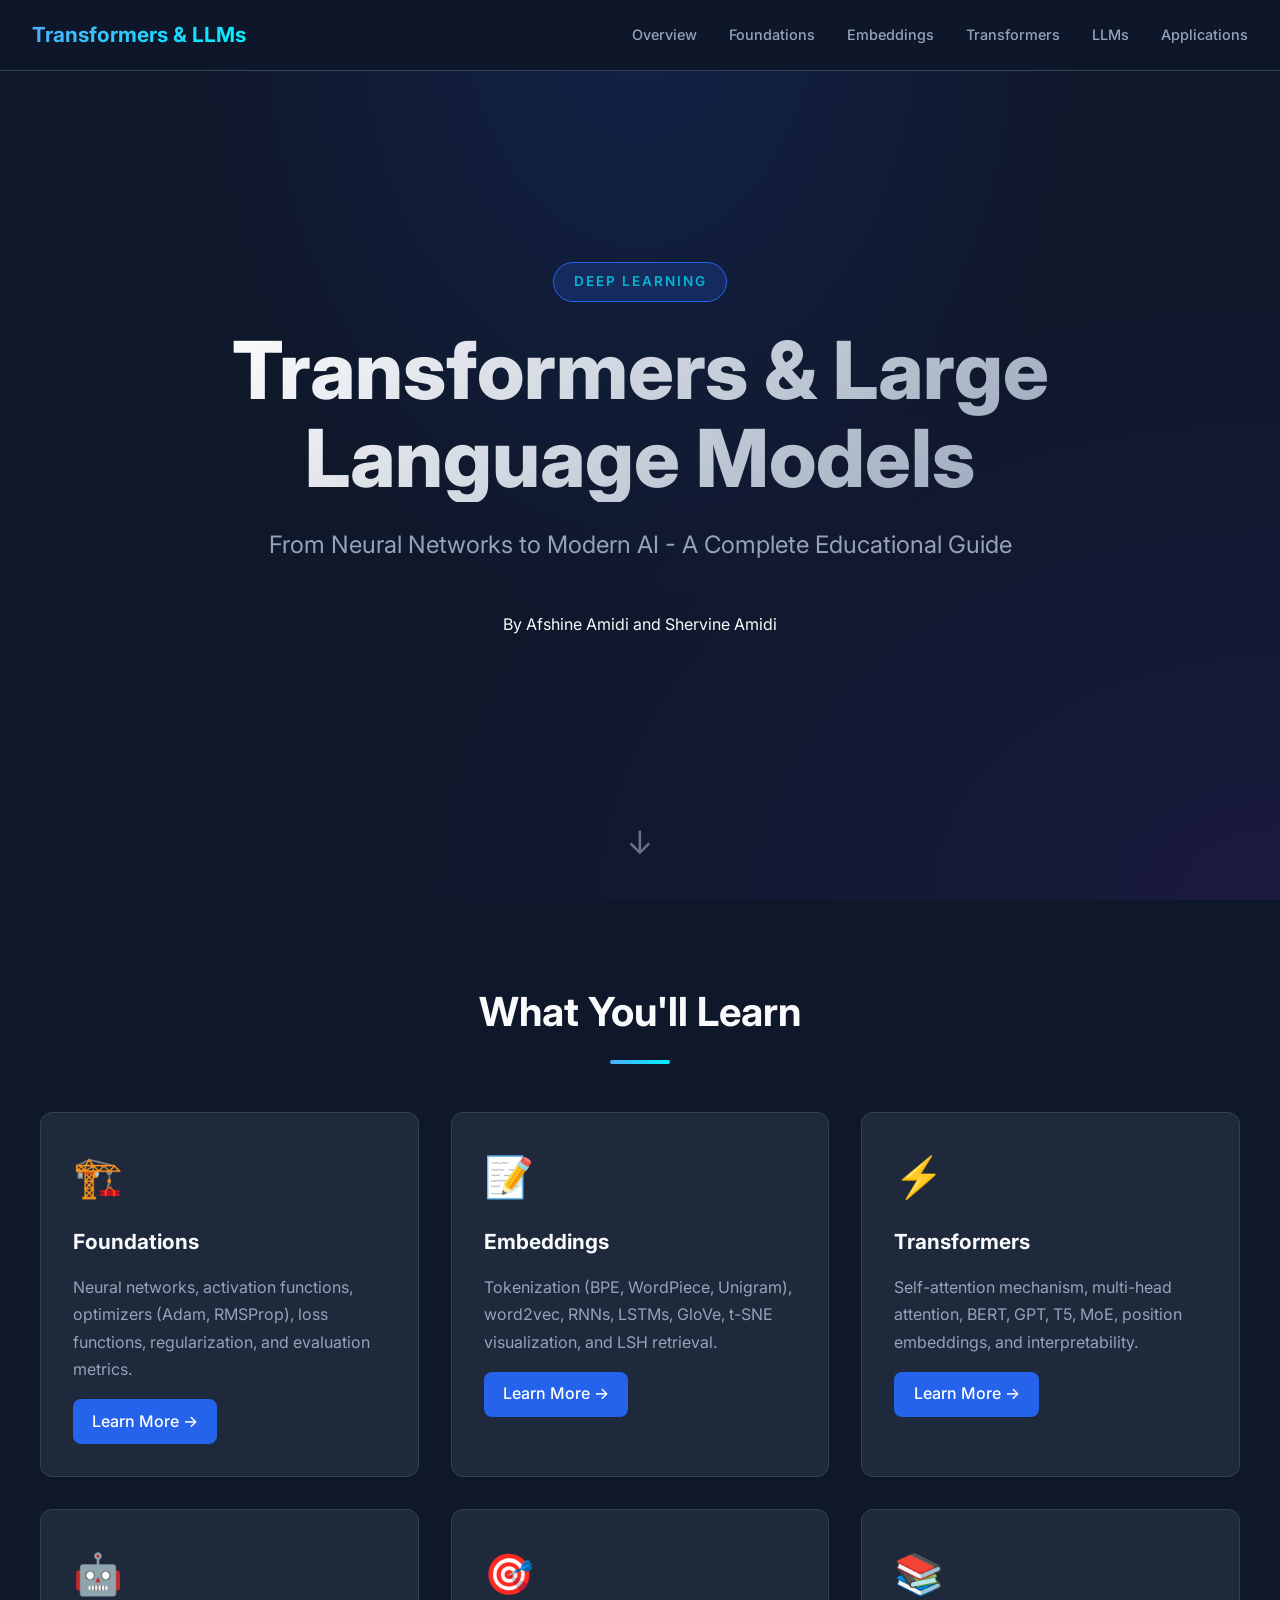
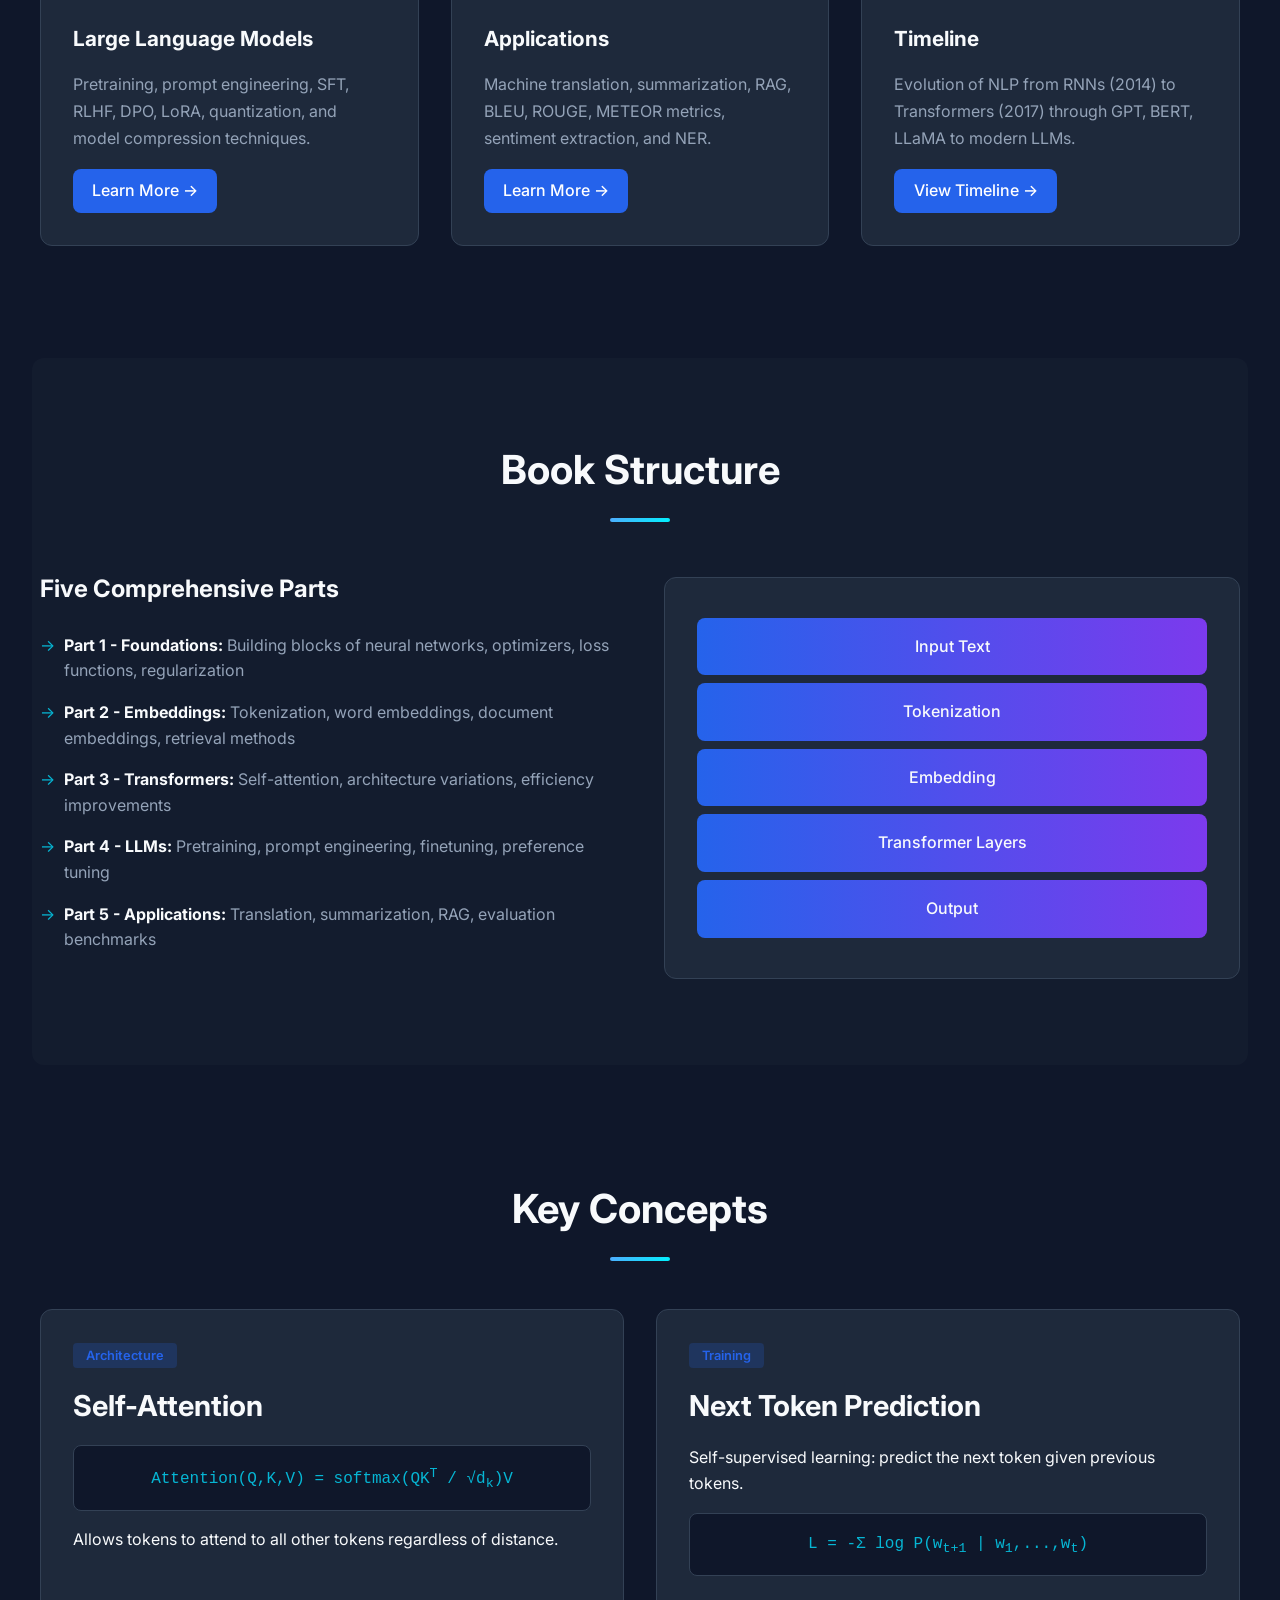
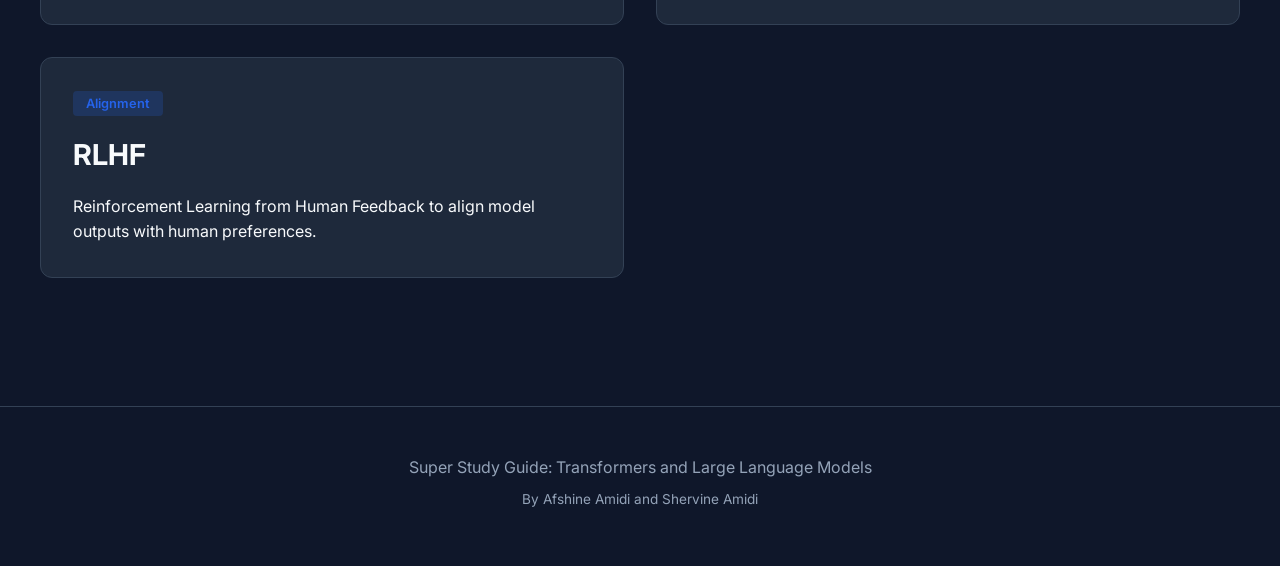
==== commit 98d0d633: "LLM" ====
--- a/books/LLM/index.html
+++ b/books/LLM/index.html
@@ -1,1594 +1,147 @@
 <!DOCTYPE html>
-<html lang="en" data-theme="dark">
+<html lang="en">
 <head>
     <meta charset="UTF-8">
     <meta name="viewport" content="width=device-width, initial-scale=1.0">
-    <title>LLM - Large Language Models Study Hub</title>
-    <meta name="description" content="A free, community-driven study resource for understanding transformer architectures, large language models, and modern AI.">
-    <link rel="preconnect" href="https://fonts.googleapis.com">
-    <link href="https://fonts.googleapis.com/css2?family=Inter:wght@400;500;600;700;800&family=JetBrains+Mono:wght@400;500&display=swap" rel="stylesheet">
-    <link rel="stylesheet" href="style.css">
+    <title>Transformers & Large Language Models - Complete Guide</title>
+    <link rel="stylesheet" href="styles.css">
+    <link href="https://fonts.googleapis.com/css2?family=Inter:wght@400;500;600;700&display=swap" rel="stylesheet">
 </head>
 <body>
-    <header class="site-header">
-        <button class="menu-toggle" aria-label="Toggle menu">&#9776;</button>
-        <div class="logo">LLM</div>
-        <div class="search-box">
-            <input type="text" placeholder="Search topics..." aria-label="Search topics">
+    <nav class="navbar">
+        <div class="nav-content">
+            <h1>Transformers & LLMs</h1>
+            <button class="mobile-menu-btn" onclick="toggleMobileMenu()">☰</button>
+            <ul class="nav-links">
+                <li><a href="#overview">Overview</a></li>
+                <li><a href="foundations.html">Foundations</a></li>
+                <li><a href="embeddings.html">Embeddings</a></li>
+                <li><a href="transformers.html">Transformers</a></li>
+                <li><a href="llm.html">LLMs</a></li>
+                <li><a href="applications.html">Applications</a></li>
+            </ul>
         </div>
-        <div class="progress-display">0%</div>
-        <button class="theme-toggle" aria-label="Toggle theme">&#9790;</button>
+    </nav>
+
+    <header class="hero">
+        <div class="hero-content">
+            <div class="badge">Deep Learning</div>
+            <h1>Transformers & Large Language Models</h1>
+            <p class="subtitle">From Neural Networks to Modern AI - A Complete Educational Guide</p>
+            <p class="author">By Afshine Amidi and Shervine Amidi</p>
+            <div class="scroll-indicator" onclick="scrollToContent()">↓</div>
+        </div>
     </header>
-    <div class="progress-bar-container">
-        <div class="progress-bar" style="width:0%"></div>
-    </div>
-    <aside class="sidebar">
-        <nav>
-            <a href="#home" class="nav-link active" data-section="home">Home</a>
-            <div class="nav-group">
-                <a href="#s1-neural-networks" class="nav-link" data-section="s1-neural-networks">Part 1: Foundations</a>
-                <a href="#s1-neural-networks" class="nav-link sub" data-section="s1-neural-networks">Neural Networks</a>
-                <a href="#s1-training" class="nav-link sub" data-section="s1-training">Training</a>
-                <a href="#s1-evaluation" class="nav-link sub" data-section="s1-evaluation">Evaluation</a>
-            </div>
-            <div class="nav-group">
-                <a href="#s2-tokenization" class="nav-link" data-section="s2-tokenization">Part 2: Vector Representations</a>
-                <a href="#s2-tokenization" class="nav-link sub" data-section="s2-tokenization">Tokenization</a>
-                <a href="#s2-token-embeddings" class="nav-link sub" data-section="s2-token-embeddings">Token Embeddings</a>
-                <a href="#s2-document-embeddings" class="nav-link sub" data-section="s2-document-embeddings">Document Embeddings</a>
-                <a href="#s2-embedding-ops" class="nav-link sub" data-section="s2-embedding-ops">Embedding Operations</a>
-            </div>
-            <div class="nav-group">
-                <a href="#s3-attention" class="nav-link" data-section="s3-attention">Part 3: The Transformer</a>
-                <a href="#s3-attention" class="nav-link sub" data-section="s3-attention">Self-Attention</a>
-                <a href="#s3-architecture" class="nav-link sub" data-section="s3-architecture">Architecture</a>
-                <a href="#s3-encoder-decoder" class="nav-link sub" data-section="s3-encoder-decoder">Encoder &amp; Decoder</a>
-                <a href="#s3-position" class="nav-link sub" data-section="s3-position">Position Awareness</a>
-                <a href="#s3-variants" class="nav-link sub" data-section="s3-variants">Architecture Variants</a>
-                <a href="#s3-speedup" class="nav-link sub" data-section="s3-speedup">Attention Speedup</a>
-                <a href="#s3-interpretability" class="nav-link sub" data-section="s3-interpretability">Interpretability</a>
-            </div>
-            <div class="nav-group">
-                <a href="#s4-fundamentals" class="nav-link" data-section="s4-fundamentals">Part 4: Large Language Models</a>
-                <a href="#s4-fundamentals" class="nav-link sub" data-section="s4-fundamentals">Fundamentals</a>
-                <a href="#s4-pretraining" class="nav-link sub" data-section="s4-pretraining">Pretraining</a>
-                <a href="#s4-prompting" class="nav-link sub" data-section="s4-prompting">Prompt Engineering</a>
-                <a href="#s4-finetuning" class="nav-link sub" data-section="s4-finetuning">Finetuning</a>
-                <a href="#s4-alignment" class="nav-link sub" data-section="s4-alignment">Preference Alignment</a>
-                <a href="#s4-compression" class="nav-link sub" data-section="s4-compression">Model Compression</a>
-            </div>
-            <div class="nav-group">
-                <a href="#s5-eval-framework" class="nav-link" data-section="s5-eval-framework">Part 5: Applications</a>
-                <a href="#s5-eval-framework" class="nav-link sub" data-section="s5-eval-framework">Evaluation Framework</a>
-                <a href="#s5-classification" class="nav-link sub" data-section="s5-classification">Classification Tasks</a>
-                <a href="#s5-generation" class="nav-link sub" data-section="s5-generation">Generation Tasks</a>
-            </div>
-        </nav>
-    </aside>
-    <div class="mobile-overlay"></div>
-    <main>
-        <div class="content">
 
-            <section id="home" class="section" data-section="home" data-searchable>
-                <div class="chapter-header">
-                    <span class="section-badge">Welcome</span>
-                    <h1>LLM</h1>
-                    <p>Your interactive guide to Transformer models and Language AI</p>
-                </div>
-                <div class="topic-nav">
-                    <a href="#s1-neural-networks" class="topic-card" data-section="s1-neural-networks">
-                        <h3>Part 1: Foundations</h3>
-                        <p>Neural networks, training loops, and evaluation essentials</p>
-                    </a>
-                    <a href="#s2-tokenization" class="topic-card" data-section="s2-tokenization">
-                        <h3>Part 2: Vector Representations</h3>
-                        <p>Tokenization, embeddings, and similarity search</p>
-                    </a>
-                    <a href="#s3-attention" class="topic-card" data-section="s3-attention">
-                        <h3>Part 3: The Transformer</h3>
-                        <p>Self-attention, architecture, and position encoding</p>
-                    </a>
-                    <a href="#s4-fundamentals" class="topic-card" data-section="s4-fundamentals">
-                        <h3>Part 4: Large Language Models</h3>
-                        <p>Pretraining, prompting, finetuning, and alignment</p>
-                    </a>
-                    <a href="#s5-eval-framework" class="topic-card" data-section="s5-eval-framework">
-                        <h3>Part 5: Applications</h3>
-                        <p>Evaluation frameworks, classification, and generation tasks</p>
-                    </a>
-                </div>
-                <div class="info-box tip">
-                    <div class="info-box-title">About LLM</div>
-                    <p>LLM is an independent community study resource. It is not affiliated with any publisher, company, or academic institution. All explanations and examples are written from scratch by contributors who want to make AI concepts accessible to everyone.</p>
-                </div>
-            </section>
-
-            <div class="section-divider"></div>
-
-            <section id="s1-neural-networks" class="section" data-section="s1-neural-networks" data-searchable>
-                <div class="chapter-header">
-                    <span class="section-badge">Part 1</span>
-                    <h1>Neural Networks</h1>
-                </div>
-                <div class="breadcrumb">
-                    <a href="#home">Home</a> &rsaquo; <span>Part 1: Foundations</span> &rsaquo; <span>Neural Networks</span>
-                </div>
-
-                <div class="concept-card">
-                    <div class="concept-icon">&#9881;</div>
-                    <h2>Overview</h2>
-                    <p>A neural network is a computational system built from interconnected layers of simple processing units. Each unit (or neuron) receives numeric inputs, multiplies them by learnable weights, adds a bias term, and passes the result through a nonlinear activation function. Stacking these layers lets the model learn hierarchical representations&mdash;early layers capture simple patterns while deeper layers compose them into abstract concepts. For instance, when processing a weather forecast, initial layers might detect numeric trends, while deeper layers could learn that a pressure drop often signals incoming rain.</p>
-                </div>
-
-                <h2>Components of a Neural Network</h2>
-                <div class="step-list">
-                    <div class="step">
-                        <strong>Input Layer</strong> &mdash; Receives the raw feature vector. If your data describes a recipe, the input layer ingests numeric representations of ingredients, quantities, and cooking times.
+    <main id="content">
+        <section id="overview" class="section">
+            <div class="container">
+                <h2 class="section-title">What You'll Learn</h2>
+                <div class="card-grid">
+                    <div class="card">
+                        <div class="card-icon">🏗️</div>
+                        <h3>Foundations</h3>
+                        <p>Neural networks, activation functions, optimizers (Adam, RMSProp), loss functions, regularization, and evaluation metrics.</p>
+                        <a href="foundations.html" class="btn">Learn More →</a>
                     </div>
-                    <div class="step">
-                        <strong>Hidden Layers</strong> &mdash; Perform successive transformations. Each hidden layer computes weighted sums followed by a nonlinearity, gradually reshaping the data into a more useful representation.
+                    <div class="card">
+                        <div class="card-icon">📝</div>
+                        <h3>Embeddings</h3>
+                        <p>Tokenization (BPE, WordPiece, Unigram), word2vec, RNNs, LSTMs, GloVe, t-SNE visualization, and LSH retrieval.</p>
+                        <a href="embeddings.html" class="btn">Learn More →</a>
                     </div>
-                    <div class="step">
-                        <strong>Weights &amp; Biases</strong> &mdash; Every connection between neurons carries a weight, and each neuron has an additive bias. Together they encode what the network has learned from training data.
+                    <div class="card">
+                        <div class="card-icon">⚡</div>
+                        <h3>Transformers</h3>
+                        <p>Self-attention mechanism, multi-head attention, BERT, GPT, T5, MoE, position embeddings, and interpretability.</p>
+                        <a href="transformers.html" class="btn">Learn More →</a>
                     </div>
-                    <div class="step">
-                        <strong>Activation Function</strong> &mdash; Introduces nonlinearity so the network can model complex relationships rather than being limited to linear maps.
+                    <div class="card">
+                        <div class="card-icon">🤖</div>
+                        <h3>Large Language Models</h3>
+                        <p>Pretraining, prompt engineering, SFT, RLHF, DPO, LoRA, quantization, and model compression techniques.</p>
+                        <a href="llm.html" class="btn">Learn More →</a>
                     </div>
-                    <div class="step">
-                        <strong>Output Layer</strong> &mdash; Produces the final prediction or decision. Its size and activation depend on the task (e.g., softmax for classification, linear for regression).
+                    <div class="card">
+                        <div class="card-icon">🎯</div>
+                        <h3>Applications</h3>
+                        <p>Machine translation, summarization, RAG, BLEU, ROUGE, METEOR metrics, sentiment extraction, and NER.</p>
+                        <a href="applications.html" class="btn">Learn More →</a>
+                    </div>
+                    <div class="card">
+                        <div class="card-icon">📚</div>
+                        <h3>Timeline</h3>
+                        <p>Evolution of NLP from RNNs (2014) to Transformers (2017) through GPT, BERT, LLaMA to modern LLMs.</p>
+                        <a href="transformers.html#timeline" class="btn">View Timeline →</a>
                     </div>
                 </div>
+            </div>
+        </section>
 
-                <h2>Activation Functions</h2>
-                <table class="data-table">
-                    <thead>
-                        <tr>
-                            <th>Function</th>
-                            <th>Formula</th>
-                            <th>Range</th>
-                            <th>Key Property</th>
-                        </tr>
-                    </thead>
-                    <tbody>
-                        <tr>
-                            <td>Sigmoid</td>
-                            <td>&sigma;(x) = 1 / (1 + e<sup>-x</sup>)</td>
-                            <td>(0, 1)</td>
-                            <td>Saturates for large |x|, causing vanishing gradients; useful for binary gate outputs</td>
-                        </tr>
-                        <tr>
-                            <td>Tanh</td>
-                            <td>tanh(x) = (e<sup>x</sup> - e<sup>-x</sup>) / (e<sup>x</sup> + e<sup>-x</sup>)</td>
-                            <td>(-1, 1)</td>
-                            <td>Zero-centered but still saturates; often preferred over sigmoid in hidden layers</td>
-                        </tr>
-                        <tr>
-                            <td>ReLU</td>
-                            <td>f(x) = max(0, x)</td>
-                            <td>[0, &infin;)</td>
-                            <td>Computationally cheap, mitigates vanishing gradients; suffers from "dying ReLU" problem</td>
-                        </tr>
-                        <tr>
-                            <td>Leaky ReLU</td>
-                            <td>f(x) = x if x &gt; 0, else &alpha;x</td>
-                            <td>(&infin;, &infin;)</td>
-                            <td>Small negative slope &alpha; prevents neurons from dying; &alpha; is typically 0.01</td>
-                        </tr>
-                        <tr>
-                            <td>GELU</td>
-                            <td>GELU(x) = x &middot; &Phi;(x)</td>
-                            <td>Approx (-0.17, &infin;)</td>
-                            <td>Smooth, probabilistic gating; standard in Transformer models like GPT and BERT</td>
-                        </tr>
-                        <tr>
-                            <td>ELU</td>
-                            <td>f(x) = x if x &gt; 0, else &alpha;(e<sup>x</sup> - 1)</td>
-                            <td>(&minus;&alpha;, &infin;)</td>
-                            <td>Pushes mean activations toward zero, speeding convergence; &alpha; controls saturation</td>
-                        </tr>
-                    </tbody>
-                </table>
-
-                <h2>Gated Units</h2>
-                <div class="concept-card">
-                    <div class="concept-icon">&#128274;</div>
-                    <h3>Why Gating?</h3>
-                    <p>In sequences, information from earlier steps can be drowned out by later inputs. Gating mechanisms learn when to let information flow through and when to block it. Think of a robot assistant processing a multi-step command: it must remember the initial instruction ("fetch coffee") while ignoring irrelevant details in later steps ("and also walk around the table"). A gate acts like a learned traffic controller, deciding which parts of the previous state to keep or discard.</p>
-                </div>
-
-                <h2>Output Layer</h2>
-                <div class="info-box">
-                    <div class="info-box-title">Choosing an Output Activation</div>
-                    <p>For multi-class classification (e.g., categorizing a news article into sports, politics, or technology), apply <strong>softmax</strong> to produce a probability distribution. For binary decisions (e.g., is this email spam?), use <strong>sigmoid</strong>. For regression tasks (e.g., predicting tomorrow's temperature), use a <strong>linear</strong> output with no nonlinearity.</p>
-                </div>
-            </section>
-
-            <div class="section-divider"></div>
-
-            <section id="s1-training" class="section" data-section="s1-training" data-searchable>
-                <div class="chapter-header">
-                    <span class="section-badge">Part 1</span>
-                    <h1>Training</h1>
-                </div>
-                <div class="breadcrumb">
-                    <a href="#home">Home</a> &rsaquo; <span>Part 1: Foundations</span> &rsaquo; <span>Training</span>
-                </div>
-
-                <h2>Backpropagation</h2>
-                <div class="concept-card">
-                    <div class="concept-icon">&#128260;</div>
-                    <p>Backpropagation is the algorithm that computes how much each weight contributed to the overall error. Starting from the output layer, it applies the chain rule layer by layer to propagate gradient signals backward through the network. Each weight receives a gradient indicating the direction and magnitude of change needed to reduce the loss. Without backpropagation, training deep networks would be impractical because manually computing gradients for millions of parameters is infeasible.</p>
-                </div>
-                <div class="formula-box">
-                    <p><strong>Parameter update:</strong> w &larr; w &minus; &eta; &middot; &part;L/&part;w</p>
-                    <p>where &eta; is the learning rate and &part;L/&part;w is the gradient of the loss with respect to the weight.</p>
-                </div>
-
-                <h2>Weight Initialization</h2>
-                <div class="comparison">
-                    <div class="comparison-card">
-                        <h3>Xavier (Glorot) Initialization</h3>
-                        <p>Sets weights drawn from a distribution with variance 2/(n<sub>in</sub> + n<sub>out</sub>), where n<sub>in</sub> and n<sub>out</sub> are the number of input and output units. Works well with sigmoid and tanh activations because it keeps signal variance roughly constant across layers.</p>
-                        <div class="formula-box">Var(w) = 2 / (n<sub>in</sub> + n<sub>out</sub>)</div>
+        <section class="section alt-bg">
+            <div class="container">
+                <h2 class="section-title">Book Structure</h2>
+                <div class="content-block">
+                    <div class="text-content">
+                        <h3>Five Comprehensive Parts</h3>
+                        <ul class="feature-list">
+                            <li><strong>Part 1 - Foundations:</strong> Building blocks of neural networks, optimizers, loss functions, regularization</li>
+                            <li><strong>Part 2 - Embeddings:</strong> Tokenization, word embeddings, document embeddings, retrieval methods</li>
+                            <li><strong>Part 3 - Transformers:</strong> Self-attention, architecture variations, efficiency improvements</li>
+                            <li><strong>Part 4 - LLMs:</strong> Pretraining, prompt engineering, finetuning, preference tuning</li>
+                            <li><strong>Part 5 - Applications:</strong> Translation, summarization, RAG, evaluation benchmarks</li>
+                        </ul>
                     </div>
-                    <div class="comparison-card">
-                        <h3>He (Kaiming) Initialization</h3>
-                        <p>Sets weights with variance 2/n<sub>in</sub>. Designed for ReLU and its variants, accounting for the fact that ReLU zeros out half the activations, effectively halving the variance.</p>
-                        <div class="formula-box">Var(w) = 2 / n<sub>in</sub></div>
-                    </div>
-                </div>
-
-                <h2>Epochs and Batches</h2>
-                <div class="info-box">
-                    <div class="info-box-title">Key Definitions</div>
-                    <p><strong>Epoch:</strong> One complete pass through the entire training dataset.</p>
-                    <p><strong>Batch size:</strong> The number of samples processed before updating weights. A batch size of 1 is stochastic (noisy but fast), while using the full dataset is batch gradient descent (stable but memory-intensive).</p>
-                    <p><strong>Iteration:</strong> One weight update step. An epoch contains (dataset size / batch size) iterations.</p>
-                </div>
-
-                <h2>Learning Rate</h2>
-                <div class="concept-card">
-                    <div class="concept-icon">&#128200;</div>
-                    <p>The learning rate &eta; controls the step size of each parameter update. A rate that is too large causes the optimizer to overshoot minima and diverge; a rate that is too small makes training painfully slow and can trap the model in poor local minima. Schedulers such as cosine annealing or warm-up strategies gradually adjust &eta; during training to balance speed and stability.</p>
-                </div>
-
-                <h2>Gradient Clipping</h2>
-                <div class="info-box warning">
-                    <div class="info-box-title">Exploding Gradients</div>
-                    <p>When gradients grow extremely large (common in recurrent networks), the update step can destabilize the model. Gradient clipping caps the gradient norm to a threshold <em>c</em>, ensuring updates stay bounded. This is critical when training on long sequences such as transcribing an entire weather report&mdash;without clipping, the model could produce NaN values.</p>
-                </div>
-                <div class="formula-box">
-                    If &Vert;g&Vert; &gt; c, then g &larr; g &middot; (c / &Vert;g&Vert;)
-                </div>
-
-                <h2>Optimizers</h2>
-                <div class="accordion">
-                    <div class="accordion-item">
-                        <button class="accordion-header">Gradient Descent (GD)</button>
-                        <div class="accordion-body">
-                            <div class="accordion-body-inner">
-                                <p>Vanilla gradient descent computes the gradient over the entire dataset before each update. While each step points in the true direction of steepest descent, a single step is extremely expensive for large datasets. It is rarely used in practice for deep learning because modern datasets can contain billions of examples.</p>
-                                <div class="formula-box">w &larr; w &minus; &eta; &middot; &nabla;L(w)</div>
-                            </div>
-                        </div>
-                    </div>
-                    <div class="accordion-item">
-                        <button class="accordion-header">Momentum</button>
-                        <div class="accordion-body">
-                            <div class="accordion-body-inner">
-                                <p>Momentum accumulates a velocity vector that smooths out oscillations and accelerates movement along consistent gradient directions. Imagine a ball rolling downhill: it gains speed in directions of persistent slope and dampens oscillations across narrow valleys. The momentum coefficient &beta; (typically 0.9) determines how much past gradients influence the current step.</p>
-                                <div class="formula-box">
-                                    v<sub>t</sub> = &beta; v<sub>t&minus;1</sub> + &eta; &nabla;L(w)<br>
-                                    w &larr; w &minus; v<sub>t</sub>
-                                </div>
-                            </div>
-                        </div>
-                    </div>
-                    <div class="accordion-item">
-                        <button class="accordion-header">RMSProp</button>
-                        <div class="accordion-body">
-                            <div class="accordion-body-inner">
-                                <p>RMSProp adapts the learning rate for each parameter by dividing by a running average of recent squared gradients. Parameters with large recent gradients get smaller effective steps, while those with small gradients get larger steps. This helps navigate ravines in the loss landscape where the gradient is steep in one dimension but flat in another.</p>
-                                <div class="formula-box">
-                                    s<sub>t</sub> = &beta; s<sub>t&minus;1</sub> + (1 &minus; &beta;)(&nabla;L)<sup>2</sup><br>
-                                    w &larr; w &minus; &eta; &middot; &nabla;L / (&radic;s<sub>t</sub> + &epsilon;)
-                                </div>
-                            </div>
-                        </div>
-                    </div>
-                    <div class="accordion-item">
-                        <button class="accordion-header">Adam</button>
-                        <div class="accordion-body">
-                            <div class="accordion-body-inner">
-                                <p>Adam (Adaptive Moment Estimation) combines the benefits of Momentum and RMSProp. It tracks both the first moment (mean) and second moment (uncentered variance) of the gradients, using bias-corrected estimates to update parameters. Adam is the default choice for most Transformer training pipelines because it converges reliably with minimal hyperparameter tuning.</p>
-                                <div class="formula-box">
-                                    m<sub>t</sub> = &beta;<sub>1</sub> m<sub>t&minus;1</sub> + (1 &minus; &beta;<sub>1</sub>) &nabla;L<br>
-                                    v<sub>t</sub> = &beta;<sub>2</sub> v<sub>t&minus;1</sub> + (1 &minus; &beta;<sub>2</sub>)(&nabla;L)<sup>2</sup><br>
-                                    m&#770;<sub>t</sub> = m<sub>t</sub> / (1 &minus; &beta;<sub>1</sub><sup>t</sup>)<br>
-                                    v&#770;<sub>t</sub> = v<sub>t</sub> / (1 &minus; &beta;<sub>2</sub><sup>t</sup>)<br>
-                                    w &larr; w &minus; &eta; &middot; m&#770;<sub>t</sub> / (&radic;v&#770;<sub>t</sub> + &epsilon;)
-                                </div>
-                            </div>
+                    <div class="visual-content">
+                        <div class="architecture-diagram">
+                            <div class="layer-block input-layer">Input Text</div>
+                            <div class="layer-block">Tokenization</div>
+                            <div class="layer-block attention">Embedding</div>
+                            <div class="layer-block feedforward">Transformer Layers</div>
+                            <div class="layer-block">Output</div>
                         </div>
                     </div>
                 </div>
+            </div>
+        </section>
 
-                <h2>Loss Functions</h2>
-                <div class="accordion">
-                    <div class="accordion-item">
-                        <button class="accordion-header">Cross-Entropy Loss</button>
-                        <div class="accordion-body">
-                            <div class="accordion-body-inner">
-                                <p>Cross-entropy measures the divergence between a predicted probability distribution and the true distribution. For a classification task with <em>C</em> classes, it penalizes confident wrong predictions heavily. For example, if a model assigns 99% probability to "sunny" when the correct label is "rainy," cross-entropy produces a very large loss.</p>
-                                <div class="formula-box">
-                                    L = &minus;&sum;<sub>c=1</sub><sup>C</sup> y<sub>c</sub> log(&hat;y}<sub>c</sub>)
-                                </div>
-                            </div>
+        <section class="section">
+            <div class="container">
+                <h2 class="section-title">Key Concepts</h2>
+                <div class="model-comparison">
+                    <div class="model-card">
+                        <div class="model-header"><span class="model-tag">Architecture</span></div>
+                        <h3>Self-Attention</h3>
+                        <div class="formula">
+                            <code>Attention(Q,K,V) = softmax(QK<sup>T</sup> / √d<sub>k</sub>)V</code>
+                        </div>
+                        <p>Allows tokens to attend to all other tokens regardless of distance.</p>
+                    </div>
+                    <div class="model-card">
+                        <div class="model-header"><span class="model-tag">Training</span></div>
+                        <h3>Next Token Prediction</h3>
+                        <p>Self-supervised learning: predict the next token given previous tokens.</p>
+                        <div class="formula">
+                            <code>L = -Σ log P(w<sub>t+1</sub> | w<sub>1</sub>,...,w<sub>t</sub>)</code>
                         </div>
                     </div>
-                    <div class="accordion-item">
-                        <button class="accordion-header">KL Divergence</button>
-                        <div class="accordion-body">
-                            <div class="accordion-body-inner">
-                                <p>Kullback-Leibler divergence quantifies how one probability distribution <em>P</em> diverges from a reference distribution <em>Q</em>. Unlike cross-entropy, KL divergence is asymmetric: D<sub>KL</sub>(P&Vert;Q) &ne; D<sub>KL</sub>(Q&Vert;P). It is commonly used in variational inference and when training models to approximate a target distribution.</p>
-                                <div class="formula-box">
-                                    D<sub>KL</sub>(P &Vert; Q) = &sum; P(x) log(P(x) / Q(x))
-                                </div>
-                            </div>
-                        </div>
-                    </div>
-                    <div class="accordion-item">
-                        <button class="accordion-header">MAE / MSE / RMSE</button>
-                        <div class="accordion-body">
-                            <div class="accordion-body-inner">
-                                <p>These are regression losses used when predicting continuous values, like forecasting a temperature or estimating a recipe's cooking time.</p>
-                                <ul>
-                                    <li><strong>MAE</strong> (Mean Absolute Error): Average of |y &minus; &hat;y}|. Robust to outliers.</li>
-                                    <li><strong>MSE</strong> (Mean Squared Error): Average of (y &minus; &hat;y})<sup>2</sup>. Penalizes large errors more heavily.</li>
-                                    <li><strong>RMSE</strong> (Root Mean Squared Error): &radic;MSE. Same units as the target, making it easier to interpret.</li>
-                                </ul>
-                            </div>
-                        </div>
+                    <div class="model-card">
+                        <div class="model-header"><span class="model-tag">Alignment</span></div>
+                        <h3>RLHF</h3>
+                        <p>Reinforcement Learning from Human Feedback to align model outputs with human preferences.</p>
                     </div>
                 </div>
+            </div>
+        </section>
+    </main>
 
-                <h2>Regularization</h2>
-                <div class="comparison">
-                    <div class="comparison-card">
-                        <h3>Dropout</h3>
-                        <p>During training, dropout randomly sets a fraction <em>p</em> of neuron activations to zero in each forward pass. This prevents co-adaptation, forcing the network to learn redundant representations. At inference time, all neurons are active but outputs are scaled by (1 &minus; p) to match expected magnitudes. Dropout acts like training an ensemble of sub-networks within a single model.</p>
-                    </div>
-                    <div class="comparison-card">
-                        <h3>L1 / L2 / Elastic Net</h3>
-                        <p><strong>L1</strong> (Lasso) adds |w| to the loss, encouraging sparsity&mdash;many weights become exactly zero, which can serve as automatic feature selection. <strong>L2</strong> (Ridge) adds w<sup>2</sup>, shrinking weights toward zero without eliminating them, which generally improves generalization. <strong>Elastic Net</strong> combines both with a mixing parameter &alpha;, gaining the sparsity of L1 and the stability of L2.</p>
-                        <div class="formula-box">L<sub>reg</sub> = L + &lambda;<sub>1</sub>&Vert;w&Vert;<sub>1</sub> + &lambda;<sub>2</sub>&Vert;w&Vert;<sub>2</sub><sup>2</sup></div>
-                    </div>
-                </div>
+    <footer class="footer">
+        <div class="container">
+            <p>Super Study Guide: Transformers and Large Language Models</p>
+            <p class="footer-note">By Afshine Amidi and Shervine Amidi</p>
+        </div>
+    </footer>
 
-                <div class="quiz-block" data-answer="1">
-                    <p class="quiz-question">Which optimizer maintains both the first and second moments of gradients?</p>
-                    <button class="quiz-option">Momentum</button>
-                    <button class="quiz-option">Adam</button>
-                    <button class="quiz-option">RMSProp</button>
-                    <button class="quiz-option">Vanilla GD</button>
-                    <div class="quiz-feedback"></div>
-                </div>
-            </section>
-            <div class="section-divider"></div>
-
-            <section id="s1-evaluation" class="section" data-section="s1-evaluation" data-searchable>
-                <div class="chapter-header">
-                    <span class="section-badge">Part 1</span>
-                    <h1>Evaluation</h1>
-                </div>
-                <div class="breadcrumb">
-                    <a href="#home">Home</a> &rsaquo; <span>Part 1: Foundations</span> &rsaquo; <span>Evaluation</span>
-                </div>
-
-                <h2>Data Splits</h2>
-                <p>Before evaluating any model, you must partition your data to ensure that performance estimates are honest and not inflated by memorization.</p>
-                <table class="data-table">
-                    <thead>
-                        <tr>
-                            <th>Split</th>
-                            <th>Purpose</th>
-                            <th>Typical Ratio</th>
-                            <th>Key Rule</th>
-                        </tr>
-                    </thead>
-                    <tbody>
-                        <tr>
-                            <td>Training Set</td>
-                            <td>Used to fit model parameters</td>
-                            <td>70&ndash;80%</td>
-                            <td>Model sees these examples directly</td>
-                        </tr>
-                        <tr>
-                            <td>Validation Set</td>
-                            <td>Tune hyperparameters, select checkpoints</td>
-                            <td>10&ndash;15%</td>
-                            <td>Never used for gradient updates</td>
-                        </tr>
-                        <tr>
-                            <td>Test Set</td>
-                            <td>Final, unbiased performance estimate</td>
-                            <td>10&ndash;15%</td>
-                            <td>Used exactly once before deployment</td>
-                        </tr>
-                    </tbody>
-                </table>
-                <div class="info-box warning">
-                    <div class="info-box-title">Data Leakage</div>
-                    <p>If any information from the validation or test set influences training (e.g., using test labels to select features), the reported performance will be optimistically biased. Always keep splits strictly separated.</p>
-                </div>
-
-                <h2>Evaluation Metrics</h2>
-                <table class="data-table">
-                    <thead>
-                        <tr>
-                            <th>Metric</th>
-                            <th>Definition</th>
-                            <th>When to Use</th>
-                        </tr>
-                    </thead>
-                    <tbody>
-                        <tr>
-                            <td>Accuracy</td>
-                            <td>Fraction of correct predictions out of all predictions</td>
-                            <td>Balanced classes; equal cost of errors</td>
-                        </tr>
-                        <tr>
-                            <td>Precision</td>
-                            <td>TP / (TP + FP) &mdash; of all positive predictions, how many were correct</td>
-                            <td>High cost of false positives (e.g., spam filter that might hide important emails)</td>
-                        </tr>
-                        <tr>
-                            <td>Recall</td>
-                            <td>TP / (TP + FN) &mdash; of all actual positives, how many were found</td>
-                            <td>High cost of false negatives (e.g., medical diagnosis that must not miss disease)</td>
-                        </tr>
-                        <tr>
-                            <td>F1 Score</td>
-                            <td>2 &middot; (Precision &middot; Recall) / (Precision + Recall)</td>
-                            <td>Imbalanced classes; need a single number balancing precision and recall</td>
-                        </tr>
-                        <tr>
-                            <td>AUC-ROC</td>
-                            <td>Area under the curve plotting TPR vs FPR at all thresholds</td>
-                            <td>Ranking quality; threshold-agnostic evaluation</td>
-                        </tr>
-                    </tbody>
-                </table>
-
-                <h2>Bias-Variance Tradeoff</h2>
-                <div class="concept-card">
-                    <div class="concept-icon">&#9878;</div>
-                    <p>Total prediction error decomposes into three sources: <strong>bias</strong> (error from overly simplistic assumptions), <strong>variance</strong> (error from sensitivity to training data fluctuations), and <strong>irreducible noise</strong>. A model that is too simple (high bias) underfits&mdash;for instance, fitting a straight line to data that is clearly curved. A model that is too complex (high variance) overfits&mdash;memorizing noise such as learning that a particular recipe burned on a Tuesday because of the cook's mood, not the oven temperature. The sweet spot minimizes the sum of bias and variance.</p>
-                </div>
-                <div class="formula-box">
-                    Total Error = Bias<sup>2</sup> + Variance + Irreducible Noise
-                </div>
-                <div class="pros-cons">
-                    <div class="pros-card">
-                        <h3>Reducing Bias</h3>
-                        <ul>
-                            <li>Use a more expressive model</li>
-                            <li>Add features</li>
-                            <li>Reduce regularization strength</li>
-                        </ul>
-                    </div>
-                    <div class="cons-card">
-                        <h3>Reducing Variance</h3>
-                        <ul>
-                            <li>Collect more training data</li>
-                            <li>Increase regularization</li>
-                            <li>Use ensemble methods</li>
-                        </ul>
-                    </div>
-                </div>
-            </section>
-
-            <div class="section-divider"></div>
-
-            <section id="s2-tokenization" class="section" data-section="s2-tokenization" data-searchable>
-                <div class="chapter-header">
-                    <span class="section-badge">Part 2</span>
-                    <h1>Tokenization</h1>
-                </div>
-                <div class="breadcrumb">
-                    <a href="#home">Home</a> &rsaquo; <span>Part 2: Vector Representations</span> &rsaquo; <span>Tokenization</span>
-                </div>
-
-                <div class="concept-card">
-                    <div class="concept-icon">&#9998;</div>
-                    <h2>What Are Tokens?</h2>
-                    <p>Before a model can process text, the raw string must be broken into discrete units called tokens. A token can be a whole word, a subword fragment, or even a single character. The choice of tokenization strategy affects vocabulary size, handling of unseen words, and the granularity of meaning each token carries. For example, the sentence "The robot assistant sorted packages" could be tokenized as whole words [&ldquo;The&rdquo;, &ldquo;robot&rdquo;, &ldquo;assistant&rdquo;, &ldquo;sorted&rdquo;, &ldquo;packages&rdquo;] or split into subword pieces [&ldquo;The&rdquo;, &ldquo;robot&rdquo;, &ldquo;assist&rdquo;, &ldquo;##ant&rdquo;, &ldquo;sort&rdquo;, &ldquo;##ed&rdquo;, &ldquo;pack&rdquo;, &ldquo;##ages&rdquo;].</p>
-                </div>
-
-                <h2>Subword Tokenization Algorithms</h2>
-                <div class="accordion">
-                    <div class="accordion-item">
-                        <button class="accordion-header">Byte-Pair Encoding (BPE)</button>
-                        <div class="accordion-body">
-                            <div class="accordion-body-inner">
-                                <p>BPE starts with a character-level vocabulary and iteratively merges the most frequent adjacent pair of tokens into a new single token. After each merge step, the frequency counts are updated, and the process repeats until the desired vocabulary size is reached. This approach naturally balances vocabulary size with sequence length: common words stay whole, while rare words are broken into shared subword pieces. GPT-2 and many modern LLMs use BPE as their tokenizer.</p>
-                                <div class="step-list">
-                                    <div class="step"><strong>Step 1:</strong> Initialize vocabulary with individual characters (or bytes).</div>
-                                    <div class="step"><strong>Step 2:</strong> Count frequency of every adjacent token pair in the corpus.</div>
-                                    <div class="step"><strong>Step 3:</strong> Merge the most frequent pair into a new token and add it to the vocabulary.</div>
-                                    <div class="step"><strong>Step 4:</strong> Repeat steps 2&ndash;3 until the vocabulary reaches the target size.</div>
-                                </div>
-                            </div>
-                        </div>
-                    </div>
-                    <div class="accordion-item">
-                        <button class="accordion-header">WordPiece</button>
-                        <div class="accordion-body">
-                            <div class="accordion-body-inner">
-                                <p>WordPiece also builds a subword vocabulary through iterative merging, but instead of choosing the most frequent pair, it selects the pair that maximizes the likelihood of the training data under the current language model. In practice, this means evaluating each candidate merge by how much it improves the overall data probability. WordPiece is used by BERT and related models. A key visual cue: WordPiece prefixes continuation tokens with "##" (e.g., "un" + "##doing").</p>
-                            </div>
-                        </div>
-                    </div>
-                    <div class="accordion-item">
-                        <button class="accordion-header">Unigram</button>
-                        <div class="accordion-body">
-                            <div class="accordion-body-inner">
-                                <p>Unigram takes a top-down approach: start with a very large vocabulary (potentially every possible substring) and iteratively remove tokens whose removal causes the smallest decrease in likelihood. At each pruning step, the algorithm computes how much the overall corpus probability would drop if each candidate token were removed, then discards the least important ones. This results in a vocabulary where each token is assigned a probability, and any input can be tokenized in multiple ways&mdash;the Viterbi algorithm selects the highest-probability segmentation. SentencePiece uses Unigram as its default algorithm.</p>
-                            </div>
-                        </div>
-                    </div>
-                </div>
-            </section>
-
-            <div class="section-divider"></div>
-
-            <section id="s2-token-embeddings" class="section" data-section="s2-token-embeddings" data-searchable>
-                <div class="chapter-header">
-                    <span class="section-badge">Part 2</span>
-                    <h1>Token Embeddings</h1>
-                </div>
-                <div class="breadcrumb">
-                    <a href="#home">Home</a> &rsaquo; <span>Part 2: Vector Representations</span> &rsaquo; <span>Token Embeddings</span>
-                </div>
-
-                <h2>One-Hot Encoding</h2>
-                <div class="concept-card">
-                    <div class="concept-icon">&#9632;</div>
-                    <p>The simplest way to represent a token is a one-hot vector: a vector of length equal to the vocabulary size, with a 1 at the index corresponding to the token and 0 everywhere else. While straightforward, one-hot vectors are extremely sparse and convey no notion of similarity&mdash;the vectors for "rain" and "storm" are just as distant as "rain" and "recipe," even though rain and storm are semantically related.</p>
-                </div>
-
-                <h2>Word2Vec</h2>
-                <div class="comparison">
-                    <div class="comparison-card">
-                        <h3>CBOW (Continuous Bag of Words)</h3>
-                        <p>Predicts the center word from surrounding context words. Given the sentence "The ___ forecast predicted rain," CBOW learns to predict "weather" from its neighbors. Training is efficient because averaging the context word vectors smooths gradients.</p>
-                    </div>
-                    <div class="comparison-card">
-                        <h3>Skip-Gram</h3>
-                        <p>Does the reverse: given a center word, predict the surrounding context words. Starting from "weather," the model tries to predict nearby words like "forecast," "predicted," and "rain." Skip-gram works better for rare words but is slower to train than CBOW.</p>
-                    </div>
-                </div>
-
-                <h2>Word Analogies</h2>
-                <div class="concept-card">
-                    <div class="concept-icon">&#8596;</div>
-                    <p>A remarkable property of well-trained Word2Vec embeddings is that semantic relationships can be expressed as vector arithmetic. The most famous demonstration finds that the vector from "king" to "queen" parallels the vector from "man" to "woman," because both capture the concept of gender.</p>
-                </div>
-                <div class="formula-box">
-                    vec("king") &minus; vec("man") + vec("woman") &approx; vec("queen")
-                </div>
-                <p>This works because the embedding space organizes words so that consistent directional offsets encode specific relationships (gender, tense, geography, etc.).</p>
-
-                <div class="quiz-block" data-answer="1">
-                    <p class="quiz-question">Which Word2Vec variant predicts the center word from context?</p>
-                    <button class="quiz-option">Skip-Gram</button>
-                    <button class="quiz-option">CBOW</button>
-                    <button class="quiz-option">GloVe</button>
-                    <button class="quiz-option">FastText</button>
-                    <div class="quiz-feedback"></div>
-                </div>
-            </section>
-
-            <div class="section-divider"></div>
-
-            <section id="s2-document-embeddings" class="section" data-section="s2-document-embeddings" data-searchable>
-                <div class="chapter-header">
-                    <span class="section-badge">Part 2</span>
-                    <h1>Document Embeddings</h1>
-                </div>
-                <div class="breadcrumb">
-                    <a href="#home">Home</a> &rsaquo; <span>Part 2: Vector Representations</span> &rsaquo; <span>Document Embeddings</span>
-                </div>
-
-                <h2>TF-IDF</h2>
-                <div class="concept-card">
-                    <div class="concept-icon">&#128202;</div>
-                    <p>Term Frequency&ndash;Inverse Document Frequency weighs terms by how important they are to a specific document within a collection. A term that appears frequently in one document but rarely across the collection receives a high weight (e.g., "hurricane" in a weather report, but not in a cookbook). Raw term frequency alone would over-emphasize common words like "the" or "and"; the inverse document frequency component downweights them.</p>
-                </div>
-                <div class="formula-box">
-                    TF-IDF(t, d) = tf(t, d) &times; log(N / df(t))<br>
-                    where tf(t, d) = count of term <em>t</em> in document <em>d</em>, N = total documents, df(t) = documents containing <em>t</em>
-                </div>
-
-                <h2>Recurrent Neural Networks (RNN)</h2>
-                <div class="concept-card">
-                    <div class="concept-icon">&#128257;</div>
-                    <p>An RNN processes sequences one step at a time, maintaining a hidden state that carries information from previous time steps. At each step, the current input and previous hidden state are combined to produce a new hidden state. This makes RNNs naturally suited for variable-length inputs like sentences. However, vanilla RNNs struggle with long-range dependencies because gradients either vanish or explode when backpropagated through many time steps.</p>
-                </div>
-                <div class="formula-box">
-                    h<sub>t</sub> = tanh(W<sub>hh</sub> h<sub>t&minus;1</sub> + W<sub>xh</sub> x<sub>t</sub> + b<sub>h</sub>)
-                </div>
-
-                <h2>GRU vs LSTM</h2>
-                <div class="comparison">
-                    <div class="comparison-card">
-                        <h3>GRU (Gated Recurrent Unit)</h3>
-                        <p>Uses two gates&mdash;reset and update&mdash;to control information flow. The reset gate decides how much of the past state to forget, while the update gate determines how much new information to incorporate. GRUs are simpler and faster to train than LSTMs because they combine the cell state and hidden state into a single vector.</p>
-                        <div class="formula-box">
-                            z<sub>t</sub> = &sigma;(W<sub>z</sub>[h<sub>t&minus;1</sub>, x<sub>t</sub>])<br>
-                            r<sub>t</sub> = &sigma;(W<sub>r</sub>[h<sub>t&minus;1</sub>, x<sub>t</sub>])<br>
-                            h&#771;<sub>t</sub> = tanh(W[h&#770;<sub>t</sub>, x<sub>t</sub>]) where h&#770;<sub>t</sub> = r<sub>t</sub> &odot; h<sub>t&minus;1</sub><br>
-                            h<sub>t</sub> = (1 &minus; z<sub>t</sub>) &odot; h<sub>t&minus;1</sub> + z<sub>t</sub> &odot; h&#771;<sub>t</sub>
-                        </div>
-                    </div>
-                    <div class="comparison-card">
-                        <h3>LSTM (Long Short-Term Memory)</h3>
-                        <p>Uses three gates&mdash;forget, input, and output&mdash;plus a separate cell state that acts as a memory highway. The forget gate decides what to discard from the cell state; the input gate decides what new information to store; the output gate decides what part of the cell state to expose as the hidden state. LSTMs generally outperform GRUs on tasks requiring very long-range dependencies.</p>
-                        <div class="formula-box">
-                            f<sub>t</sub> = &sigma;(W<sub>f</sub>[h<sub>t&minus;1</sub>, x<sub>t</sub>])<br>
-                            i<sub>t</sub> = &sigma;(W<sub>i</sub>[h<sub>t&minus;1</sub>, x<sub>t</sub>])<br>
-                            C&#771;<sub>t</sub> = tanh(W<sub>C</sub>[h<sub>t&minus;1</sub>, x<sub>t</sub>])<br>
-                            C<sub>t</sub> = f<sub>t</sub> &odot; C<sub>t&minus;1</sub> + i<sub>t</sub> &odot; C&#771;<sub>t</sub><br>
-                            o<sub>t</sub> = &sigma;(W<sub>o</sub>[h<sub>t&minus;1</sub>, x<sub>t</sub>])<br>
-                            h<sub>t</sub> = o<sub>t</sub> &odot; tanh(C<sub>t</sub>)
-                        </div>
-                    </div>
-                </div>
-
-                <h2>ELMo</h2>
-                <div class="concept-card">
-                    <div class="concept-icon">&#127912;</div>
-                    <p>Embeddings from Language Models (ELMo) was a breakthrough in contextual word representations. Unlike Word2Vec, which assigns a single static vector to each word, ELMo generates different vectors for the same word depending on its context. The word "bank" in "river bank" and "bank account" receives distinct embeddings because ELMo reads the entire sentence bidirectionally using stacked bidirectional LSTMs. The final representation is a weighted combination of all LSTM layer outputs, where the weights are learned for each downstream task.</p>
-                </div>
-            </section>
-
-            <div class="section-divider"></div>
-
-            <section id="s2-embedding-ops" class="section" data-section="s2-embedding-ops" data-searchable>
-                <div class="chapter-header">
-                    <span class="section-badge">Part 2</span>
-                    <h1>Embedding Operations</h1>
-                </div>
-                <div class="breadcrumb">
-                    <a href="#home">Home</a> &rsaquo; <span>Part 2: Vector Representations</span> &rsaquo; <span>Embedding Operations</span>
-                </div>
-
-                <h2>Similarity Measures</h2>
-                <table class="data-table">
-                    <thead>
-                        <tr>
-                            <th>Measure</th>
-                            <th>Formula</th>
-                            <th>Range</th>
-                            <th>Use Case</th>
-                        </tr>
-                    </thead>
-                    <tbody>
-                        <tr>
-                            <td>Cosine Similarity</td>
-                            <td>cos(a, b) = (a &middot; b) / (&Vert;a&Vert; &middot; &Vert;b&Vert;)</td>
-                            <td>[-1, 1]</td>
-                            <td>Directional similarity regardless of magnitude; standard for text embeddings</td>
-                        </tr>
-                        <tr>
-                            <td>Euclidean Distance</td>
-                            <td>d(a, b) = &radic;&sum;(a<sub>i</sub> &minus; b<sub>i</sub>)<sup>2</sup></td>
-                            <td>[0, &infin;)</td>
-                            <td>Absolute distance in vector space; sensitive to magnitude</td>
-                        </tr>
-                        <tr>
-                            <td>Dot Product</td>
-                            <td>a &middot; b = &sum; a<sub>i</sub> b<sub>i</sub></td>
-                            <td>(&minus;&infin;, &infin;)</td>
-                            <td>Fast to compute; used when vectors are pre-normalized</td>
-                        </tr>
-                        <tr>
-                            <td>Manhattan Distance</td>
-                            <td>d(a, b) = &sum;|a<sub>i</sub> &minus; b<sub>i</sub>|</td>
-                            <td>[0, &infin;)</td>
-                            <td>Robust to outliers in high-dimensional spaces</td>
-                        </tr>
-                    </tbody>
-                </table>
-
-                <h2>t-SNE</h2>
-                <div class="concept-card">
-                    <div class="concept-icon">&#128375;</div>
-                    <p>t-Distributed Stochastic Neighbor Embedding (t-SNE) is a dimensionality reduction technique designed for visualization. It maps high-dimensional embeddings (e.g., 768-dimensional BERT vectors) down to 2D or 3D while preserving local neighborhoods&mdash;points that are close in the original space tend to remain close in the plot. t-SNE uses a Student's t-distribution in the low-dimensional space to avoid the "crowding problem" that plagues earlier methods. However, it is non-parametric (cannot be applied to new points without re-running), and distances between distant clusters are not meaningful.</p>
-                </div>
-
-                <h2>Locality-Sensitive Hashing (LSH)</h2>
-                <div class="concept-card">
-                    <div class="concept-icon">&#128269;</div>
-                    <p>LSH is a technique for approximate nearest-neighbor search in massive datasets. Instead of comparing a query vector against every stored vector (which is O(n)), LSH hashes vectors into buckets such that similar vectors are likely to land in the same bucket. You only compare the query against vectors in the same bucket, dramatically reducing search time. This is essential for retrieval systems that must find relevant documents among billions in milliseconds&mdash;for instance, a search engine matching a user's query to cached weather reports.</p>
-                </div>
-                <div class="info-box tip">
-                    <div class="info-box-title">LSH in Practice</div>
-                    <p>Common LSH families include random hyperplane hashing for cosine similarity and min-hash for Jaccard similarity. Multiple hash tables with different random projections are combined to reduce false negatives at the cost of extra storage.</p>
-                </div>
-            </section>
-            <div class="section-divider"></div>
-
-            <section id="s3-attention" class="section" data-section="s3-attention" data-searchable>
-                <div class="chapter-header">
-                    <span class="section-badge">Part 3</span>
-                    <h1>Self-Attention</h1>
-                </div>
-                <div class="breadcrumb">
-                    <a href="#home">Home</a> &rsaquo; <span>Part 3: The Transformer</span> &rsaquo; <span>Self-Attention</span>
-                </div>
-
-                <div class="concept-card">
-                    <div class="concept-icon">&#128161;</div>
-                    <h2>Query, Key, Value</h2>
-                    <p>Self-attention borrows the retrieve-and-read pattern from information retrieval. Each token in a sequence produces three vectors by multiplying its embedding with learned projection matrices:</p>
-                    <ul>
-                        <li><strong>Query (Q)</strong> &mdash; What information am I looking for? Like typing "robot assistant features" into a search bar.</li>
-                        <li><strong>Key (K)</strong> &mdash; What information do I contain? Like the title and tags on a help article.</li>
-                        <li><strong>Value (V)</strong> &mdash; The actual content I contribute if selected. Like the full text of the article.</li>
-                    </ul>
-                    <p>The attention score between two tokens is computed as the dot product of the query of one token with the key of another. High dot products indicate relevance, so tokens whose queries align with certain keys will attend strongly to those keys' values.</p>
-                </div>
-
-                <h2>Scaled Dot-Product Attention</h2>
-                <div class="concept-card">
-                    <div class="concept-icon">&#9881;</div>
-                    <p>The raw dot products between Q and K grow with the dimension d<sub>k</sub>. When d<sub>k</sub> is large, softmax pushes its inputs toward extreme values (very close to 0 or 1), yielding tiny gradients. Dividing by &radic;d<sub>k</sub> keeps the variance of the dot products approximately 1 regardless of dimension, ensuring stable gradient flow.</p>
-                </div>
-                <div class="formula-box">
-                    Attention(Q, K, V) = softmax(QK<sup>T</sup> / &radic;d<sub>k</sub>) V
-                </div>
-
-                <div class="quiz-block" data-answer="2">
-                    <p class="quiz-question">Why do we divide the attention scores by &radic;d<sub>k</sub>?</p>
-                    <button class="quiz-option">To increase the magnitude of the scores</button>
-                    <button class="quiz-option">To make the attention weights sum to d<sub>k</sub></button>
-                    <button class="quiz-option">To prevent softmax from producing extremely small gradients</button>
-                    <button class="quiz-option">To remove the need for the softmax function</button>
-                    <div class="quiz-feedback"></div>
-                </div>
-
-                <h2>Multi-Head Attention</h2>
-                <div class="concept-card">
-                    <div class="concept-icon">&#128312;</div>
-                    <p>Instead of performing a single attention function, multi-head attention runs several attention operations in parallel, each with its own learned Q, K, V projections. Each "head" can focus on different types of relationships&mdash;one head might attend to syntactic dependencies (subject-verb agreement), another to coreference (linking "it" back to "robot"), and another to positional proximity. The outputs of all heads are concatenated and linearly projected to produce the final result.</p>
-                </div>
-                <div class="formula-box">
-                    MultiHead(Q, K, V) = Concat(head<sub>1</sub>, ..., head<sub>h</sub>) W<sup>O</sup><br>
-                    where head<sub>i</sub> = Attention(Q W<sub>i</sub><sup>Q</sup>, K W<sub>i</sub><sup>K</sup>, V W<sub>i</sub><sup>V</sup>)<br>
-                    <br>
-                    d<sub>k</sub> = d<sub>v</sub> = d<sub>model</sub> / h
-                </div>
-            </section>
-
-            <div class="section-divider"></div>
-
-            <section id="s3-architecture" class="section" data-section="s3-architecture" data-searchable>
-                <div class="chapter-header">
-                    <span class="section-badge">Part 3</span>
-                    <h1>Architecture</h1>
-                </div>
-                <div class="breadcrumb">
-                    <a href="#home">Home</a> &rsaquo; <span>Part 3: The Transformer</span> &rsaquo; <span>Architecture</span>
-                </div>
-
-                <h2>End-to-End Flow</h2>
-                <div class="step-list">
-                    <div class="step">
-                        <strong>1. Tokenize Input</strong> &mdash; The raw text (e.g., "What will the weather be tomorrow?") is split into tokens using the chosen tokenizer.
-                    </div>
-                    <div class="step">
-                        <strong>2. Embed Tokens</strong> &mdash; Each token ID is mapped to a dense embedding vector, and a positional encoding is added so the model knows the order of tokens.
-                    </div>
-                    <div class="step">
-                        <strong>3. Encoder Processes Input</strong> &mdash; The embedded sequence passes through N stacked encoder layers. Each layer applies multi-head self-attention followed by a feed-forward network, with residual connections and layer normalization around each sub-layer.
-                    </div>
-                    <div class="step">
-                        <strong>4. Decoder Generates Output</strong> &mdash; The decoder attends to its own previously generated tokens (via masked self-attention) and to the encoder's output (via cross-attention), then passes through its own feed-forward network to predict the next token.
-                    </div>
-                    <div class="step">
-                        <strong>5. Output Projection</strong> &mdash; The decoder's final hidden states are projected through a linear layer followed by softmax over the vocabulary to produce a probability distribution for the next token.
-                    </div>
-                    <div class="step">
-                        <strong>6. Decode Token</strong> &mdash; The highest-probability token (or a sampled token) is appended to the output sequence, and the process repeats autoregressively until an end-of-sequence token is produced.
-                    </div>
-                </div>
-            </section>
-
-            <div class="section-divider"></div>
-
-            <section id="s3-encoder-decoder" class="section" data-section="s3-encoder-decoder" data-searchable>
-                <div class="chapter-header">
-                    <span class="section-badge">Part 3</span>
-                    <h1>Encoder &amp; Decoder</h1>
-                </div>
-                <div class="breadcrumb">
-                    <a href="#home">Home</a> &rsaquo; <span>Part 3: The Transformer</span> &rsaquo; <span>Encoder &amp; Decoder</span>
-                </div>
-
-                <h2>Encoder Components</h2>
-                <div class="concept-card">
-                    <div class="concept-icon">&#9654;</div>
-                    <p>Each encoder layer contains two sub-layers: (1) a multi-head self-attention mechanism and (2) a position-wise feed-forward network. A residual connection wraps each sub-layer, and layer normalization is applied to the sum of the input and sub-layer output: LayerNorm(x + Sublayer(x)). This "Add &amp; Norm" pattern stabilizes training in deep stacks. The feed-forward network is typically two linear transformations with a GELU or ReLU activation in between, applied identically to each position.</p>
-                </div>
-                <div class="formula-box">
-                    FFN(x) = max(0, xW<sub>1</sub> + b<sub>1</sub>)W<sub>2</sub> + b<sub>2</sub><br>
-                    (or with GELU: FFN(x) = GELU(xW<sub>1</sub> + b<sub>1</sub>)W<sub>2</sub> + b<sub>2</sub>)
-                </div>
-
-                <h2>Decoder Components</h2>
-                <div class="concept-card">
-                    <div class="concept-icon">&#9664;</div>
-                    <h3>Masked Self-Attention</h3>
-                    <p>In the decoder, self-attention is masked so that position <em>i</em> can only attend to positions &le; i. This prevents the model from peeking at future tokens during training. Without masking, the decoder could trivially copy the next token rather than learning to predict it. The mask is implemented by setting future positions to &minus;&infin; before applying softmax, which drives their attention weights to zero.</p>
-                </div>
-                <div class="concept-card">
-                    <div class="concept-icon">&#128259;</div>
-                    <h3>Cross-Attention</h3>
-                    <p>The second attention sub-layer in each decoder layer is cross-attention. Here, the queries come from the decoder's previous layer, while keys and values come from the encoder's output. This allows the decoder to focus on relevant parts of the input sequence while generating each output token. For instance, when translating "robot assistant" to another language, cross-attention lets the decoder look up the encoder's representation of "robot" when deciding how to begin the translation.</p>
-                </div>
-                <div class="concept-card">
-                    <div class="concept-icon">&#128736;</div>
-                    <h3>Feed-Forward Network</h3>
-                    <p>Each decoder layer also contains a position-wise FFN identical in structure to the encoder's. After cross-attention, the FFN adds nonlinearity and additional capacity, enabling the model to refine its intermediate representations before passing them to the next layer.</p>
-                </div>
-
-                <h2>Layer Normalization</h2>
-                <div class="concept-card">
-                    <div class="concept-icon">&#128200;</div>
-                    <p>Layer normalization stabilizes training by normalizing the features across the embedding dimension for each token independently. Unlike batch normalization, it does not depend on batch statistics, making it well-suited for variable-length sequences and small batch sizes. There are two common placements: <strong>Post-LN</strong> (original Transformer) applies LayerNorm after the residual connection, while <strong>Pre-LN</strong> applies it before the sub-layer. Pre-LN is generally more stable for very deep models.</p>
-                </div>
-                <div class="formula-box">
-                    &mu; = (1/d) &sum;<sub>i=1</sub><sup>d</sup> x<sub>i</sub><br>
-                    &sigma;<sup>2</sup> = (1/d) &sum;<sub>i=1</sub><sup>d</sup> (x<sub>i</sub> &minus; &mu;)<sup>2</sup><br>
-                    LayerNorm(x) = &gamma; &odot; (x &minus; &mu;) / &radic;(&sigma;<sup>2</sup> + &epsilon;) + &beta;
-                </div>
-            </section>
-
-            <div class="section-divider"></div>
-
-            <section id="s3-position" class="section" data-section="s3-position" data-searchable>
-                <div class="chapter-header">
-                    <span class="section-badge">Part 3</span>
-                    <h1>Position Awareness</h1>
-                </div>
-                <div class="breadcrumb">
-                    <a href="#home">Home</a> &rsaquo; <span>Part 3: The Transformer</span> &rsaquo; <span>Position Awareness</span>
-                </div>
-
-                <div class="info-box">
-                    <div class="info-box-title">Why Position Matters</div>
-                    <p>Self-attention is permutation-invariant: it treats the input as a bag of vectors with no inherent order. The sentences "The robot helped the human" and "The human helped the robot" would produce identical attention patterns without positional signals. Position encodings inject order information so the model can distinguish between the two.</p>
-                </div>
-
-                <div class="accordion">
-                    <div class="accordion-item">
-                        <button class="accordion-header">Learned Positional Embeddings</button>
-                        <div class="accordion-body">
-                            <div class="accordion-body-inner">
-                                <p>The simplest approach: treat position index as a categorical feature and learn an embedding table of size (max_seq_len, d<sub>model</sub>). Each position 0, 1, 2, ... gets its own learned vector that is added to the token embedding. Used in BERT and GPT. Drawback: cannot extrapolate to sequences longer than those seen during training.</p>
-                            </div>
-                        </div>
-                    </div>
-                    <div class="accordion-item">
-                        <button class="accordion-header">Sinusoidal Positional Encoding</button>
-                        <div class="accordion-body">
-                            <div class="accordion-body-inner">
-                                <p>The original Transformer uses fixed sinusoidal functions of different frequencies across dimensions. Each dimension of the positional encoding corresponds to a sinusoid whose wavelength ranges from 2&pi; to 2&pi; &middot; 10000. This design allows the model to learn relative positions because for any fixed offset k, PE(pos + k) can be expressed as a linear function of PE(pos).</p>
-                                <div class="formula-box">
-                                    PE<sub>(pos, 2i)</sub> = sin(pos / 10000<sup>2i/d<sub>model</sub></sup>)<br>
-                                    PE<sub>(pos, 2i+1)</sub> = cos(pos / 10000<sup>2i/d<sub>model</sub></sup>)
-                                </div>
-                            </div>
-                        </div>
-                    </div>
-                    <div class="accordion-item">
-                        <button class="accordion-header">RoPE (Rotary Position Embedding)</button>
-                        <div class="accordion-body">
-                            <div class="accordion-body-inner">
-                                <p>Rotary Position Embeddings encode position by rotating pairs of dimensions in the query and key vectors. The rotation angle is a function of the token's position, so the dot product between a query at position m and a key at position n naturally encodes the relative distance (m &minus; n). RoPE is used in LLaMA, PaLM, and many modern LLMs because it provides clean relative position information without adding anything to the value vectors.</p>
-                            </div>
-                        </div>
-                    </div>
-                    <div class="accordion-item">
-                        <button class="accordion-header">ALiBi (Attention with Linear Biases)</button>
-                        <div class="accordion-body">
-                            <div class="accordion-body-inner">
-                                <p>ALiBi takes a different approach: instead of adding positional encodings to embeddings, it adds a linearly decreasing penalty to attention scores based on distance. Tokens that are far apart receive a larger negative bias, reducing their attention weight. ALiBi enables length extrapolation&mdash;models trained on short sequences can generalize to much longer ones without retraining. This is useful when processing lengthy documents like technical manuals.</p>
-                            </div>
-                        </div>
-                    </div>
-                </div>
-            </section>
-
-            <div class="section-divider"></div>
-
-            <section id="s3-variants" class="section" data-section="s3-variants" data-searchable>
-                <div class="chapter-header">
-                    <span class="section-badge">Part 3</span>
-                    <h1>Architecture Variants</h1>
-                </div>
-                <div class="breadcrumb">
-                    <a href="#home">Home</a> &rsaquo; <span>Part 3: The Transformer</span> &rsaquo; <span>Architecture Variants</span>
-                </div>
-
-                <div class="comparison">
-                    <div class="comparison-card">
-                        <h3>Encoder-Only (BERT)</h3>
-                        <p>Uses only the encoder stack with bidirectional attention&mdash;every token can attend to every other token. Ideal for tasks that require understanding the full input, such as classification, named entity recognition, and question answering (extractive). BERT is pretrained with masked language modeling, where random tokens are masked and the model predicts them from context.</p>
-                    </div>
-                    <div class="comparison-card">
-                        <h3>Decoder-Only (GPT)</h3>
-                        <p>Uses only the decoder stack with causal (masked) attention&mdash;each token can only attend to itself and earlier tokens. Ideal for text generation. GPT is pretrained with next-token prediction and can be prompted to perform many tasks without finetuning. Most modern LLMs (GPT-4, LLaMA, Mistral) use the decoder-only architecture.</p>
-                    </div>
-                    <div class="comparison-card">
-                        <h3>Encoder-Decoder (T5)</h3>
-                        <p>Retains both the encoder and decoder. The encoder processes the input bidirectionally, and the decoder generates output autoregressively with cross-attention to the encoder. Well-suited for seq2seq tasks like translation, summarization, and structured generation. T5 frames all tasks as text-to-text: both input and output are strings.</p>
-                    </div>
-                </div>
-
-                <h2>Mixture of Experts (MoE)</h2>
-                <div class="concept-card">
-                    <div class="concept-icon">&#127760;</div>
-                    <p>MoE scales model capacity without proportionally increasing computation per token. The feed-forward network in each Transformer layer is replaced with multiple parallel "expert" FFNs and a learned router that selects a small subset (often 1 or 2) of experts per token. Each token only activates a fraction of the total parameters, keeping FLOPs manageable while total parameter count can be enormous. For example, a model with 8 experts and top-2 routing uses only 2 experts per token but has 8&times; the FFN capacity. Challenges include load balancing (ensuring all experts receive roughly equal traffic) and training stability.</p>
-                </div>
-
-                <div class="quiz-block" data-answer="0">
-                    <p class="quiz-question">Which architecture variant uses bidirectional attention and is pre-trained with masked language modeling?</p>
-                    <button class="quiz-option">Encoder-Only (BERT)</button>
-                    <button class="quiz-option">Decoder-Only (GPT)</button>
-                    <button class="quiz-option">Encoder-Decoder (T5)</button>
-                    <button class="quiz-option">Mixture of Experts</button>
-                    <div class="quiz-feedback"></div>
-                </div>
-            </section>
-
-            <div class="section-divider"></div>
-
-            <section id="s3-speedup" class="section" data-section="s3-speedup" data-searchable>
-                <div class="chapter-header">
-                    <span class="section-badge">Part 3</span>
-                    <h1>Attention Speedup</h1>
-                </div>
-                <div class="breadcrumb">
-                    <a href="#home">Home</a> &rsaquo; <span>Part 3: The Transformer</span> &rsaquo; <span>Attention Speedup</span>
-                </div>
-
-                <div class="concept-card">
-                    <div class="concept-icon">&#9889;</div>
-                    <p>Standard self-attention has O(n<sup>2</sup>) time and memory complexity with respect to sequence length n, because it computes and stores an n&times;n attention matrix. For long sequences, this becomes a bottleneck. Several methods reduce this cost.</p>
-                </div>
-
-                <h2>Sparse Attention</h2>
-                <div class="concept-card">
-                    <div class="concept-icon">&#128451;</div>
-                    <p>Sparse attention restricts each token to attend to only a subset of positions rather than all n tokens. Common patterns include local windows (attend only to nearby tokens), strided patterns (attend to every k-th token), and combinations that allow a mix of local and global attention. Longformer uses sliding window attention with a few global tokens; BigBird adds random attention on top. These reduce complexity to O(n &middot; w) where w is the window size.</p>
-                </div>
-
-                <h2>Low-Rank Attention</h2>
-                <div class="concept-card">
-                    <div class="concept-icon">&#128313;</div>
-                    <p>Low-rank methods (e.g., Linformer) project the n&times;d key and value matrices down to k&times;d using learned projection matrices, where k &lt;&lt; n. The attention matrix is then k&times;n instead of n&times;n, reducing complexity to O(nk). This works well in practice because attention matrices tend to be low-rank&mdash;most of their information is captured by a small number of principal components.</p>
-                </div>
-
-                <h2>Flash Attention</h2>
-                <div class="concept-card">
-                    <div class="concept-icon">&#128293;</div>
-                    <p>Flash Attention is an exact (not approximate) attention algorithm that reduces memory reads/writes by tiling the computation to fit within GPU SRAM. Instead of materializing the full n&times;n attention matrix in high-bandwidth memory (HBM), it computes the softmax row-by-row in smaller blocks, writing only the final output back to HBM. This yields the same mathematical result as standard attention but runs 2&ndash;4&times; faster and uses O(n) memory instead of O(n<sup>2</sup>). Flash Attention 2 further optimizes parallelism and work partitioning across GPU warps.</p>
-                </div>
-                <div class="info-box tip">
-                    <div class="info-box-title">When to Use Which</div>
-                    <p><strong>Flash Attention:</strong> Drop-in replacement when you have compatible hardware (Ampere+ GPUs). <strong>Sparse Attention:</strong> When sequences exceed even Flash Attention's capacity. <strong>Low-Rank:</strong> When approximate attention is acceptable and you need consistent O(nk) scaling.</p>
-                </div>
-            </section>
-
-            <div class="section-divider"></div>
-
-            <section id="s3-interpretability" class="section" data-section="s3-interpretability" data-searchable>
-                <div class="chapter-header">
-                    <span class="section-badge">Part 3</span>
-                    <h1>Interpretability</h1>
-                </div>
-                <div class="breadcrumb">
-                    <a href="#home">Home</a> &rsaquo; <span>Part 3: The Transformer</span> &rsaquo; <span>Interpretability</span>
-                </div>
-
-                <h2>Attention Visualization</h2>
-                <div class="concept-card">
-                    <div class="concept-icon">&#128065;</div>
-                    <p>One of the most intuitive ways to inspect a Transformer is to visualize the attention weight matrices. By displaying which tokens attend most strongly to which others, you can gain insight into what the model considers relevant. For example, in a sentence about a robot assistant, you might observe that the pronoun "it" strongly attends to "robot," suggesting the model has learned coreference. However, attention weights are not guarantees of model reasoning&mdash;they reflect correlation, not necessarily causation.</p>
-                </div>
-
-                <h2>Probing</h2>
-                <div class="concept-card">
-                    <div class="concept-icon">&#128300;</div>
-                    <p>Probing involves training small auxiliary classifiers (probes) on the intermediate representations of a frozen model to test whether specific linguistic properties are encoded. For instance, a probe might predict the part-of-speech tag of a token from its layer-6 representation. If the probe achieves high accuracy, the representation encodes that property. Probing has revealed that lower Transformer layers tend to encode surface-level features (POS tags), middle layers encode syntactic structure, and upper layers encode semantic information.</p>
-                </div>
-
-                <h2>Model-Agnostic Methods</h2>
-                <div class="concept-card">
-                    <div class="concept-icon">&#128270;</div>
-                    <p>These techniques do not require access to internal model states and can be applied to any model. <strong>SHAP</strong> (SHapley Additive exPlanations) assigns each input feature an importance value based on game-theoretic Shapley values. <strong>LIME</strong> (Local Interpretable Model-agnostic Explanations) fits a simple interpretable model locally around a specific prediction to approximate which features drove that prediction. Both methods help answer "Why did the model produce this output?" without needing to understand the model's internals.</p>
-                </div>
-            </section>
-            <div class="section-divider"></div>
-
-            <section id="s4-fundamentals" class="section" data-section="s4-fundamentals" data-searchable>
-                <div class="chapter-header">
-                    <span class="section-badge">Part 4</span>
-                    <h1>Fundamentals</h1>
-                </div>
-                <div class="breadcrumb">
-                    <a href="#home">Home</a> &rsaquo; <span>Part 4: Large Language Models</span> &rsaquo; <span>Fundamentals</span>
-                </div>
-
-                <h2>Response Generation</h2>
-                <div class="concept-card">
-                    <div class="concept-icon">&#128172;</div>
-                    <p>At its core, an LLM generates responses one token at a time. Given a prompt, the model computes a probability distribution over the entire vocabulary for the next token, selects a token according to some sampling strategy, appends it to the context, and repeats. This autoregressive loop continues until the model produces a special end-of-sequence token or a maximum length is reached. The quality and diversity of the output depend heavily on how tokens are sampled from the distribution.</p>
-                </div>
-
-                <h2>Temperature Sampling</h2>
-                <div class="concept-card">
-                    <div class="concept-icon">&#127777;</div>
-                    <p>Temperature (&tau;) controls the sharpness of the probability distribution before sampling. The logits are divided by &tau; before applying softmax:</p>
-                </div>
-                <div class="formula-box">
-                    P(x<sub>i</sub>) = exp(logit<sub>i</sub> / &tau;) / &sum;<sub>j</sub> exp(logit<sub>j</sub> / &tau;)
-                </div>
-                <div class="comparison">
-                    <div class="comparison-card">
-                        <h3>Low Temperature (&tau; near 0)</h3>
-                        <p>Distribution becomes peaked; the highest-probability token dominates. Outputs are deterministic and focused but may be repetitive.</p>
-                    </div>
-                    <div class="comparison-card">
-                        <h3>High Temperature (&tau; &gt; 1)</h3>
-                        <p>Distribution flattens; all tokens become more equally likely. Outputs are diverse and creative but may be incoherent.</p>
-                    </div>
-                </div>
-
-                <h2>Top-k and Top-p Sampling</h2>
-                <div class="comparison">
-                    <div class="comparison-card">
-                        <h3>Top-k Sampling</h3>
-                        <p>Only the k most probable tokens are considered; the rest are set to zero probability before renormalization and sampling. A small k (e.g., 10) keeps output focused, while a large k (e.g., 100) allows more variety. The limitation is that k is fixed regardless of how peaked or flat the distribution is.</p>
-                    </div>
-                    <div class="comparison-card">
-                        <h3>Top-p (Nucleus) Sampling</h3>
-                        <p>Instead of a fixed count, top-p selects the smallest set of tokens whose cumulative probability exceeds p (e.g., 0.9). This adapts to the distribution shape: when the model is confident, only a few tokens are needed; when uncertain, more tokens are included. Top-p is generally preferred over top-k because of this adaptivity.</p>
-                    </div>
-                </div>
-
-                <h2>Context Window</h2>
-                <div class="concept-card">
-                    <div class="concept-icon">&#128214;</div>
-                    <p>The context window is the maximum number of tokens the model can process in a single forward pass. It is determined by the positional encoding scheme and the memory available for the attention matrices. Everything outside the context window is invisible to the model. For example, a model with a 4K token context can read roughly 3,000 words of input and output combined. Modern models extend this to 32K through 1M tokens, but longer contexts increase compute cost quadratically without Flash Attention.</p>
-                </div>
-            </section>
-
-            <div class="section-divider"></div>
-
-            <section id="s4-pretraining" class="section" data-section="s4-pretraining" data-searchable>
-                <div class="chapter-header">
-                    <span class="section-badge">Part 4</span>
-                    <h1>Pretraining</h1>
-                </div>
-                <div class="breadcrumb">
-                    <a href="#home">Home</a> &rsaquo; <span>Part 4: Large Language Models</span> &rsaquo; <span>Pretraining</span>
-                </div>
-
-                <h2>Data Mixtures</h2>
-                <div class="concept-card">
-                    <div class="concept-icon">&#128218;</div>
-                    <p>LLMs are pretrained on massive, diverse text corpora. The mixture typically includes:</p>
-                    <ul>
-                        <li><strong>Internet text</strong> (Common Crawl, web scrapes) &mdash; enormous volume but noisy and repetitive. Often filtered for quality and deduplicated.</li>
-                        <li><strong>Books</strong> &mdash; long-form, coherent prose that teaches sustained argumentation, narrative structure, and domain knowledge.</li>
-                        <li><strong>Code</strong> (GitHub repositories) &mdash; teaches logical reasoning, structured thinking, and precise syntax. Code exposure strongly correlates with improved reasoning benchmarks.</li>
-                        <li><strong>Curated sources</strong> (Wikipedia, scientific papers) &mdash; high-quality factual content that improves accuracy on knowledge-intensive tasks.</li>
-                    </ul>
-                    <p>The exact ratios are closely guarded by most organizations, but research suggests that even small amounts of high-quality data can disproportionately improve performance.</p>
-                </div>
-
-                <h2>Next Token Prediction</h2>
-                <div class="concept-card">
-                    <div class="concept-icon">&#127919;</div>
-                    <p>The core pretraining objective for autoregressive LLMs is next token prediction: given tokens 1 through t-1, predict token t. The loss is the cross-entropy between the model's predicted distribution and the actual next token. By repeating this over trillions of tokens, the model learns grammar, facts, reasoning patterns, and stylistic conventions. Despite its simplicity, next token prediction produces remarkably capable models because the diversity of the training data forces the model to develop rich internal representations.</p>
-                </div>
-
-                <h2>Autoregressive / Causal Language Modeling</h2>
-                <div class="concept-card">
-                    <div class="concept-icon">&#128336;</div>
-                    <p>In causal language modeling, each token is predicted conditioned only on preceding tokens (left-to-right). The attention mask ensures no future information leaks. This is the standard pretraining paradigm for GPT-family models. The key advantage is that the same architecture and objective used during pretraining also works at inference time; there is no mismatch between training and deployment. The disadvantage is that the model never sees right-side context, which limits its ability to perform bidirectional understanding tasks without careful prompting.</p>
-                </div>
-            </section>
-
-            <div class="section-divider"></div>
-
-            <section id="s4-prompting" class="section" data-section="s4-prompting" data-searchable>
-                <div class="chapter-header">
-                    <span class="section-badge">Part 4</span>
-                    <h1>Prompt Engineering</h1>
-                </div>
-                <div class="breadcrumb">
-                    <a href="#home">Home</a> &rsaquo; <span>Part 4: Large Language Models</span> &rsaquo; <span>Prompt Engineering</span>
-                </div>
-
-                <h2>Prompt Structure</h2>
-                <div class="concept-card">
-                    <div class="concept-icon">&#128221;</div>
-                    <p>A well-designed prompt typically contains several components:</p>
-                    <ul>
-                        <li><strong>Context</strong> &mdash; Background information the model needs. "You are a robot assistant helping a user set up their smart home."</li>
-                        <li><strong>Instructions</strong> &mdash; Specific task description. "Classify each device as sensor or actuator."</li>
-                        <li><strong>Input</strong> &mdash; The actual data to process. "thermometer, motor, camera, speaker"</li>
-                        <li><strong>Examples</strong> (few-shot) &mdash; Input-output pairs demonstrating the desired format.</li>
-                        <li><strong>Constraints</strong> &mdash; Rules the model must follow. "Respond only in JSON. Do not include explanations."</li>
-                    </ul>
-                </div>
-
-                <h2>In-Context Learning</h2>
-                <div class="comparison">
-                    <div class="comparison-card">
-                        <h3>Zero-Shot</h3>
-                        <p>The model performs the task with only instructions and no examples. Relies entirely on knowledge acquired during pretraining. Works well for simple, common tasks like "Translate to French: good morning."</p>
-                    </div>
-                    <div class="comparison-card">
-                        <h3>Few-Shot</h3>
-                        <p>A handful of input-output examples are included in the prompt before the actual query. The model learns the pattern from these examples without any weight updates. Typically 3 to 10 examples suffice; more examples improve accuracy but consume context window space.</p>
-                    </div>
-                </div>
-
-                <h2>Chain of Thought (CoT)</h2>
-                <div class="concept-card">
-                    <div class="concept-icon">&#128279;</div>
-                    <p>Chain of Thought prompting asks the model to reason step-by-step before producing a final answer. Instead of prompting "What is 23 times 47?", you prompt "What is 23 times 47? Let us think step by step." The model then generates intermediate reasoning steps. CoT dramatically improves performance on arithmetic, logic, and multi-step reasoning tasks because the model's computation is distributed across multiple tokens rather than forced into a single prediction.</p>
-                </div>
-
-                <h2>Self-Consistency</h2>
-                <div class="concept-card">
-                    <div class="concept-icon">&#128257;</div>
-                    <p>Self-consistency extends CoT by sampling multiple independent reasoning paths for the same prompt (using temperature greater than 0) and selecting the most common final answer by majority vote. If most reasoning paths arrive at the same conclusion, it is more likely to be correct. This trades compute for reliability and is especially effective on tasks with a discrete set of answers.</p>
-                </div>
-
-                <h2>Tree of Thoughts</h2>
-                <div class="concept-card">
-                    <div class="concept-icon">&#127795;</div>
-                    <p>Tree of Thoughts generalizes CoT by exploring multiple reasoning paths simultaneously in a tree structure. At each step, the model generates several candidate "thoughts" (partial solutions), evaluates them, and keeps the most promising branches. This is analogous to how a chess engine explores multiple moves ahead and prunes weak lines. Tree of Thoughts excels at planning tasks, such as composing a multi-course recipe where ingredient choices in one dish constrain options for others.</p>
-                </div>
-
-                <h2>Prompt Risks</h2>
-                <div class="accordion">
-                    <div class="accordion-item">
-                        <button class="accordion-header">Hallucination</button>
-                        <div class="accordion-body">
-                            <div class="accordion-body-inner">
-                                <p>LLMs can generate confident-sounding statements that are factually incorrect. This happens because the model optimizes for plausible continuations, not truth. For example, a model might confidently describe a nonexistent weather phenomenon because the words sound scientifically plausible. Mitigation strategies include grounding outputs in retrieved documents (RAG), asking the model to cite sources, and cross-checking critical claims.</p>
-                            </div>
-                        </div>
-                    </div>
-                    <div class="accordion-item">
-                        <button class="accordion-header">Bias</button>
-                        <div class="accordion-body">
-                            <div class="accordion-body-inner">
-                                <p>Training data reflects societal biases (gender, racial, cultural). LLMs can reproduce and amplify these biases in their outputs. For instance, a model might associate "nurse" with female pronouns and "surgeon" with male pronouns simply because this pattern appears frequently in its training corpus. Careful dataset curation, debiasing techniques, and output filtering can reduce but not eliminate bias.</p>
-                            </div>
-                        </div>
-                    </div>
-                    <div class="accordion-item">
-                        <button class="accordion-header">Jailbreaking</button>
-                        <div class="accordion-body">
-                            <div class="accordion-body-inner">
-                                <p>Jailbreaking refers to crafting prompts that bypass safety filters and cause the model to produce harmful, unethical, or restricted content. Common techniques include role-playing scenarios, encoding harmful requests in puzzles or translations, and multi-turn manipulation that gradually pushes the model toward violating its constraints. Defense is an ongoing cat-and-mouse game; no system is perfectly robust.</p>
-                            </div>
-                        </div>
-                    </div>
-                </div>
-            </section>
-
-            <div class="section-divider"></div>
-
-            <section id="s4-finetuning" class="section" data-section="s4-finetuning" data-searchable>
-                <div class="chapter-header">
-                    <span class="section-badge">Part 4</span>
-                    <h1>Finetuning</h1>
-                </div>
-                <div class="breadcrumb">
-                    <a href="#home">Home</a> &rsaquo; <span>Part 4: Large Language Models</span> &rsaquo; <span>Finetuning</span>
-                </div>
-
-                <h2>Supervised Finetuning (SFT)</h2>
-                <div class="concept-card">
-                    <div class="concept-icon">&#127891;</div>
-                    <p>After pretraining, the model can continue text but does not naturally follow instructions. SFT trains the model on curated (prompt, response) pairs so it learns to behave as a helpful assistant. For example, given the prompt "Explain how a robot assistant processes voice commands," the target response would be a clear, informative answer. The model is trained with standard cross-entropy loss on these pairs, learning the style and format of desirable interactions.</p>
-                </div>
-
-                <h2>Parameter-Efficient Finetuning</h2>
-                <div class="accordion">
-                    <div class="accordion-item">
-                        <button class="accordion-header">LoRA (Low-Rank Adaptation)</button>
-                        <div class="accordion-body">
-                            <div class="accordion-body-inner">
-                                <p>LoRA freezes the pretrained weight matrix W and learns a low-rank decomposition of the update: W' = W + BA, where B is d x r and A is r x d with r much smaller than d. Only A and B are trained, dramatically reducing the number of trainable parameters (often by 99%+). At inference, the low-rank update can be merged back into W for zero additional latency.</p>
-                                <div class="formula-box">
-                                    W' = W + BA<br>
-                                    where B &isin; R<sup>d&times;r</sup>, A &isin; R<sup>r&times;d</sup>, r &lt;&lt; d<br>
-                                    Trainable params: 2 &times; d &times; r (vs d &times; d for full finetuning)
-                                </div>
-                            </div>
-                        </div>
-                    </div>
-                    <div class="accordion-item">
-                        <button class="accordion-header">QLoRA</button>
-                        <div class="accordion-body">
-                            <div class="accordion-body-inner">
-                                <p>QLoRA combines quantization with LoRA. The pretrained model is stored in 4-bit NormalFloat format (a quantization scheme optimized for normally-distributed weights), and the LoRA adapters are trained in full precision (bf16). This enables finetuning a 65B parameter model on a single 48GB GPU. Key innovations include double quantization (quantizing the quantization constants themselves) and paged optimizers to handle memory spikes.</p>
-                            </div>
-                        </div>
-                    </div>
-                    <div class="accordion-item">
-                        <button class="accordion-header">Prefix Tuning</button>
-                        <div class="accordion-body">
-                            <div class="accordion-body-inner">
-                                <p>Prefix tuning prepends a small number of learnable "virtual tokens" (the prefix) to each Transformer layer's key and value matrices. These tokens are not part of the vocabulary; they are free parameters optimized during finetuning. The pretrained weights remain frozen. Because the prefix length is short (typically 10-20 tokens), only a tiny fraction of parameters are trained. However, the prefix occupies part of the context window at inference time.</p>
-                            </div>
-                        </div>
-                    </div>
-                    <div class="accordion-item">
-                        <button class="accordion-header">Adapters</button>
-                        <div class="accordion-body">
-                            <div class="accordion-body-inner">
-                                <p>Adapters are small bottleneck modules inserted between the Transformer layers. Each adapter consists of a down-projection (d to r), a nonlinearity, and an up-projection (r to d), with a residual connection around it. Only the adapter parameters are trained; the base model is frozen. The residual connection ensures that if the adapter learns nothing useful, the original layer output passes through unchanged, making training stable.</p>
-                                <div class="formula-box">
-                                    Adapter(x) = x + f(W<sub>up</sub> &middot; &sigma;(W<sub>down</sub> &middot; x))
-                                </div>
-                            </div>
-                        </div>
-                    </div>
-                </div>
-            </section>
-
-            <div class="section-divider"></div>
-
-            <section id="s4-alignment" class="section" data-section="s4-alignment" data-searchable>
-                <div class="chapter-header">
-                    <span class="section-badge">Part 4</span>
-                    <h1>Preference Alignment</h1>
-                </div>
-                <div class="breadcrumb">
-                    <a href="#home">Home</a> &rsaquo; <span>Part 4: Large Language Models</span> &rsaquo; <span>Preference Alignment</span>
-                </div>
-
-                <h2>Core Concepts</h2>
-                <div class="concept-card">
-                    <div class="concept-icon">&#127942;</div>
-                    <p>SFT teaches the model what good responses look like, but it does not ensure the model avoids harmful or low-quality outputs. Preference alignment goes further by training the model to prefer some responses over others based on human judgment. Two key components are:</p>
-                    <ul>
-                        <li><strong>Reward Model</strong> &mdash; A separate model trained to assign scalar scores to responses, reflecting how desirable they are according to human raters.</li>
-                        <li><strong>Human Feedback</strong> &mdash; Annotators rank multiple model outputs for the same prompt. These rankings provide the training signal for the reward model.</li>
-                    </ul>
-                </div>
-
-                <h2>RLHF (Reinforcement Learning from Human Feedback)</h2>
-                <div class="step-list">
-                    <div class="step">
-                        <strong>Step 1: Reward Model Training</strong> &mdash; Given a prompt and several ranked responses, the reward model learns to assign higher scores to higher-ranked outputs. It is trained with a Bradley-Terry pairwise ranking loss: the difference in reward between a preferred and dispreferred response should be large.
-                    </div>
-                    <div class="step">
-                        <strong>Step 2: Policy Optimization (PPO)</strong> &mdash; The language model (policy) generates responses, which are scored by the frozen reward model. Proximal Policy Optimization (PPO) updates the policy to maximize reward while staying close to the original SFT model (via a KL divergence penalty) to prevent reward hacking, where the model exploits reward model blind spots.
-                    </div>
-                </div>
-                <div class="formula-box">
-                    Objective = E[r(x, y)] - &beta; &middot; KL(&pi;<sub>&theta;</sub> &Vert; &pi;<sub>ref</sub>)<br>
-                    where r is the reward model, &pi;<sub>&theta;</sub> is the current policy, &pi;<sub>ref</sub> is the reference (SFT) model, and &beta; controls the KL penalty strength
-                </div>
-
-                <h2>DPO (Direct Preference Optimization)</h2>
-                <div class="concept-card">
-                    <div class="concept-icon">&#9889;</div>
-                    <p>DPO eliminates the separate reward model entirely. Instead of training a reward model and then using RL to optimize it, DPO directly optimizes the language model on preference pairs using a closed-form solution derived from the KL-constrained reward maximization objective. Given a preferred response y<sub>w</sub> and dispreferred response y<sub>l</sub> for the same prompt x, DPO increases the likelihood of y<sub>w</sub> relative to y<sub>l</sub>.</p>
-                </div>
-                <div class="formula-box">
-                    L<sub>DPO</sub> = -E[log &sigma;(&beta; log(&pi;<sub>&theta;</sub>(y<sub>w</sub>|x) / &pi;<sub>ref</sub>(y<sub>w</sub>|x)) - &beta; log(&pi;<sub>&theta;</sub>(y<sub>l</sub>|x) / &pi;<sub>ref</sub>(y<sub>l</sub>|x)))]<br>
-                    where &sigma; is the sigmoid function and &beta; controls the penalty for deviation from the reference policy
-                </div>
-            </section>
-
-            <div class="section-divider"></div>
-
-            <section id="s4-compression" class="section" data-section="s4-compression" data-searchable>
-                <div class="chapter-header">
-                    <span class="section-badge">Part 4</span>
-                    <h1>Model Compression</h1>
-                </div>
-                <div class="breadcrumb">
-                    <a href="#home">Home</a> &rsaquo; <span>Part 4: Large Language Models</span> &rsaquo; <span>Model Compression</span>
-                </div>
-
-                <h2>Distillation</h2>
-                <div class="concept-card">
-                    <div class="concept-icon">&#127903;</div>
-                    <p>Knowledge distillation transfers knowledge from a large "teacher" model to a smaller "student" model. The student is trained to mimic the teacher's output probability distribution (soft labels) rather than just the hard ground-truth labels. The teacher's distribution contains "dark knowledge" &mdash; information about which incorrect answers the teacher considers plausible &mdash; which gives the student richer training signal than hard labels alone. Temperature is raised in the teacher's softmax to soften the distribution and expose these inter-class relationships.</p>
-                </div>
-                <div class="formula-box">
-                    L<sub>distill</sub> = &alpha; &middot; KL(softmax(z<sub>t</sub> / &tau;) &Vert; softmax(z<sub>s</sub> / &tau;)) + (1 - &alpha;) &middot; L<sub>CE</sub>(y, z<sub>s</sub>)<br>
-                    where z<sub>t</sub> = teacher logits, z<sub>s</sub> = student logits, &tau; = temperature, &alpha; = mixing weight
-                </div>
-
-                <h2>Quantization</h2>
-                <div class="comparison">
-                    <div class="comparison-card">
-                        <h3>Post-Training Quantization (PTQ)</h3>
-                        <p>Quantize a pretrained model without retraining. Fast and simple, but can degrade accuracy, especially at very low bit-widths. Common approaches include weight-only quantization and weight-plus-activation quantization.</p>
-                    </div>
-                    <div class="comparison-card">
-                        <h3>Quantization-Aware Training (QAT)</h3>
-                        <p>Simulates quantization effects during training by inserting fake quantization nodes into the forward pass. The model learns to be robust to the precision loss. More accurate than PTQ but requires training infrastructure and data.</p>
-                    </div>
-                </div>
-
-                <h3>INT8 and INT4 Quantization</h3>
-                <div class="concept-card">
-                    <div class="concept-icon">&#128202;</div>
-                    <p>INT8 represents each weight with 8-bit integers (256 values), reducing memory by 4x compared to FP32 with typically minor accuracy loss. INT4 pushes further to 4-bit integers (16 values), reducing memory by 8x but requiring careful calibration. INT4 is commonly applied only to weights (weight-only quantization) while keeping activations in higher precision to maintain output quality.</p>
-                </div>
-
-                <h3>Blockwise Quantization</h3>
-                <div class="concept-card">
-                    <div class="concept-icon">&#9638;</div>
-                    <p>Instead of using a single scale factor for the entire weight matrix, blockwise quantization divides weights into small blocks (e.g., 64 elements) and computes a separate scale factor per block. This provides finer granularity and better preserves the dynamic range of outlier weights, which are common in LLMs and critical for performance.</p>
-                </div>
-
-                <h2>Mixed Precision Training</h2>
-                <div class="concept-card">
-                    <div class="concept-icon">&#128184;</div>
-                    <p>Mixed precision training uses FP16 or BF16 for most forward and backward computations while maintaining a master copy of weights in FP32 for stability. Gradients computed in lower precision can underflow; loss scaling multiplies the loss by a large constant before backpropagation and divides gradients by the same constant after, keeping small gradient values in the representable range. Modern GPUs with Tensor Cores accelerate FP16/BF16 operations by 2-8x over FP32.</p>
-                </div>
-
-                <h2>QLoRA Details</h2>
-                <div class="concept-card">
-                    <div class="concept-icon">&#128295;</div>
-                    <p>QLoRA combines 4-bit quantization with LoRA adapters to enable finetuning of large models on consumer hardware. Three key innovations make this work:</p>
-                    <ul>
-                        <li><strong>4-bit NormalFloat (NF4)</strong> &mdash; A data type optimized for normally-distributed neural network weights, providing better information density than uniform INT4.</li>
-                        <li><strong>Double Quantization</strong> &mdash; Quantizes the quantization constants themselves, saving approximately 0.37 bits per parameter.</li>
-                        <li><strong>Paged Optimizers</strong> &mdash; Uses CPU memory to offload optimizer states during memory spikes, preventing out-of-memory errors on long sequences.</li>
-                    </ul>
-                </div>
-
-                <h2>LLM.int8()</h2>
-                <div class="concept-card">
-                    <div class="concept-icon">&#128270;</div>
-                    <p>LLM.int8() is a mixed-precision quantization method for inference. It identifies outlier feature dimensions (values with magnitude greater than a threshold, typically 6.0) and computes those dimensions in FP16 while the remaining 99.9% of dimensions use INT8 matrix multiplication. This is necessary because LLMs develop systematic outliers in specific feature dimensions at scale (beyond 6B parameters), and naively quantizing these outliers destroys model quality.</p>
-                </div>
-            </section>
-            <div class="section-divider"></div>
-
-            <section id="s5-eval-framework" class="section" data-section="s5-eval-framework" data-searchable>
-                <div class="chapter-header">
-                    <span class="section-badge">Part 5</span>
-                    <h1>Evaluation Framework</h1>
-                </div>
-                <div class="breadcrumb">
-                    <a href="#home">Home</a> &rsaquo; <span>Part 5: Applications</span> &rsaquo; <span>Evaluation Framework</span>
-                </div>
-
-                <h2>NLU vs NLG</h2>
-                <div class="comparison">
-                    <div class="comparison-card">
-                        <h3>NLU (Natural Language Understanding)</h3>
-                        <p>Tasks where the model must comprehend and categorize existing text. The output is typically a label, span, or structured extraction. Examples include sentiment analysis, intent detection, and named entity recognition. Evaluation is often straightforward because there is a single correct answer.</p>
-                    </div>
-                    <div class="comparison-card">
-                        <h3>NLG (Natural Language Generation)</h3>
-                        <p>Tasks where the model must produce fluent, coherent text. The output is open-ended, making evaluation harder because many valid responses exist. Examples include translation, summarization, and open-ended dialogue. Evaluation often relies on overlap metrics or model-based judges.</p>
-                    </div>
-                </div>
-
-                <h2>Classification Tasks</h2>
-                <table class="data-table">
-                    <thead>
-                        <tr>
-                            <th>Task</th>
-                            <th>Description</th>
-                            <th>Example</th>
-                        </tr>
-                    </thead>
-                    <tbody>
-                        <tr>
-                            <td>Sentiment Analysis</td>
-                            <td>Classify the emotional tone of text as positive, negative, or neutral</td>
-                            <td>"This robot assistant exceeded my expectations!" &rarr; Positive</td>
-                        </tr>
-                        <tr>
-                            <td>Intent Detection</td>
-                            <td>Identify the user's goal from an utterance</td>
-                            <td>"Set a timer for 10 minutes" &rarr; SetTimer intent</td>
-                        </tr>
-                        <tr>
-                            <td>Named Entity Recognition</td>
-                            <td>Locate and classify entity mentions in text</td>
-                            <td>"Forecast for Paris on Tuesday" &rarr; Paris:Location, Tuesday:Date</td>
-                        </tr>
-                        <tr>
-                            <td>POS Tagging</td>
-                            <td>Assign a grammatical part-of-speech to each token</td>
-                            <td>"The/DT robot/NN runs/VBZ"</td>
-                        </tr>
-                    </tbody>
-                </table>
-
-                <h2>Generation Tasks</h2>
-                <table class="data-table">
-                    <thead>
-                        <tr>
-                            <th>Task</th>
-                            <th>Description</th>
-                            <th>Example</th>
-                        </tr>
-                    </thead>
-                    <tbody>
-                        <tr>
-                            <td>Machine Translation</td>
-                            <td>Translate text from one language to another</td>
-                            <td>"How is the weather?" &rarr; "Comment est la m&eacute;t&eacute;o?"</td>
-                        </tr>
-                        <tr>
-                            <td>Question Answering</td>
-                            <td>Produce an answer given a question and optional context</td>
-                            <td>Q: "What temperature does water boil?" A: "100 degrees Celsius at sea level"</td>
-                        </tr>
-                        <tr>
-                            <td>Summarization</td>
-                            <td>Condense a long document into a shorter version preserving key information</td>
-                            <td>10-page weather report &rarr; "Heavy rain expected Tuesday through Thursday"</td>
-                        </tr>
-                    </tbody>
-                </table>
-
-                <h2>Common Benchmarks</h2>
-                <div class="comparison">
-                    <div class="comparison-card">
-                        <h3>GLUE</h3>
-                        <p>The General Language Understanding Evaluation benchmark includes nine diverse NLU tasks spanning sentiment analysis, textual entailment, and paraphrase detection. It was the standard for encoder models like BERT but is now largely saturated; modern models exceed human-level performance on most GLUE tasks.</p>
-                    </div>
-                    <div class="comparison-card">
-                        <h3>SuperGLUE</h3>
-                        <p>A harder successor to GLUE with more challenging tasks including coreference resolution (WSC), question answering (MultiRC), and word sense disambiguation. Designed to push models beyond GLUE-level performance.</p>
-                    </div>
-                    <div class="comparison-card">
-                        <h3>MMLU</h3>
-                        <p>Massive Multitask Language Understanding spans 57 subjects ranging from elementary math to professional law and clinical knowledge. It tests both factual recall and reasoning, making it a popular benchmark for large language models.</p>
-                    </div>
-                    <div class="comparison-card">
-                        <h3>HELM</h3>
-                        <p>Holistic Evaluation of Language Models evaluates models across 42 scenarios using 7 metrics (accuracy, calibration, robustness, fairness, bias, toxicity, efficiency). Unlike single-score benchmarks, HELM provides a multi-dimensional profile of model capabilities and risks.</p>
-                    </div>
-                </div>
-            </section>
-
-            <div class="section-divider"></div>
-
-            <section id="s5-classification" class="section" data-section="s5-classification" data-searchable>
-                <div class="chapter-header">
-                    <span class="section-badge">Part 5</span>
-                    <h1>Classification Tasks</h1>
-                </div>
-                <div class="breadcrumb">
-                    <a href="#home">Home</a> &rsaquo; <span>Part 5: Applications</span> &rsaquo; <span>Classification Tasks</span>
-                </div>
-
-                <h2>Sentiment Extraction</h2>
-                <div class="concept-card">
-                    <div class="concept-icon">&#128522;</div>
-                    <p>While basic sentiment classification labels an entire document, sentiment extraction (or aspect-based sentiment analysis) identifies the sentiment toward specific aspects. For a restaurant review like "The pasta was excellent but the service was slow," sentiment extraction would mark "pasta" as positive and "service" as negative. This finer granularity is essential for actionable feedback analysis, helping businesses understand exactly what to improve.</p>
-                </div>
-
-                <h2>Named Entity Recognition (NER)</h2>
-                <div class="concept-card">
-                    <div class="concept-icon">&#128269;</div>
-                    <p>NER locates and classifies named entities in text into predefined categories such as Person, Organization, Location, Date, and Product. Modern approaches use token-level classification where each token receives a label using the BIO tagging scheme (B- = beginning of entity, I- = inside entity, O = outside any entity). For example, in "Apple released the iPhone in Cupertino on Tuesday," the model should tag "Apple" as B-ORG, "iPhone" as B-PRODUCT, "Cupertino" as B-LOC, and "Tuesday" as B-DATE.</p>
-                </div>
-                <div class="info-box tip">
-                    <div class="info-box-title">NER in Practice</div>
-                    <p>NER is a foundational component in many pipelines: information extraction, knowledge graph construction, and document search. In a weather forecasting system, NER could extract city names and dates to trigger the appropriate data lookups automatically.</p>
-                </div>
-            </section>
-
-            <div class="section-divider"></div>
-
-            <section id="s5-generation" class="section" data-section="s5-generation" data-searchable>
-                <div class="chapter-header">
-                    <span class="section-badge">Part 5</span>
-                    <h1>Generation Tasks</h1>
-                </div>
-                <div class="breadcrumb">
-                    <a href="#home">Home</a> &rsaquo; <span>Part 5: Applications</span> &rsaquo; <span>Generation Tasks</span>
-                </div>
-
-                <h2>Machine Translation</h2>
-                <div class="concept-card">
-                    <div class="concept-icon">&#127760;</div>
-                    <p>Machine translation converts text from a source language to a target language while preserving meaning. Modern neural translation uses encoder-decoder or decoder-only architectures trained on parallel corpora. A key challenge is handling rare words, idiomatic expressions, and cultural context that does not translate literally.</p>
-                </div>
-
-                <h3>BLEU Metric</h3>
-                <div class="concept-card">
-                    <div class="concept-icon">&#128202;</div>
-                    <p>BLEU (Bilingual Evaluation Understudy) measures the overlap of n-grams between the model output and one or more reference translations. It computes a modified precision for each n-gram order (typically 1 through 4) and combines them with a brevity penalty that penalizes overly short outputs. BLEU is fast and reproducible but has known limitations: it does not capture synonymy, reordering well, or semantic adequacy.</p>
-                </div>
-                <div class="formula-box">
-                    BLEU = BP &middot; exp(&sum;<sub>n=1</sub><sup>N</sup> w<sub>n</sub> log p<sub>n</sub>)<br>
-                    BP = min(1, exp(1 - r/c))<br>
-                    where p<sub>n</sub> = modified n-gram precision, r = reference length, c = candidate length
-                </div>
-
-                <h2>Summarization</h2>
-                <div class="concept-card">
-                    <div class="concept-icon">&#128196;</div>
-                    <p>Summarization produces a condensed version of a longer document while retaining the most important information. Abstractive summarization generates novel text (not just copying sentences), while extractive summarization selects and combines existing sentences. Modern models typically perform abstractive summarization, which requires deep understanding of the source text.</p>
-                </div>
-
-                <h3>ROUGE Metric</h3>
-                <div class="concept-card">
-                    <div class="concept-icon">&#128200;</div>
-                    <p>ROUGE (Recall-Oriented Understudy for Gisting Evaluation) measures recall of n-grams from the reference summary in the generated summary. Common variants include:</p>
-                    <ul>
-                        <li><strong>ROUGE-1</strong> &mdash; Unigram overlap</li>
-                        <li><strong>ROUGE-2</strong> &mdash; Bigram overlap</li>
-                        <li><strong>ROUGE-L</strong> &mdash; Longest common subsequence, which captures word order to some degree</li>
-                    </ul>
-                    <p>Unlike BLEU (which measures precision), ROUGE measures recall: how much of the reference content appears in the generated output. High ROUGE scores indicate the summary covers the key points but do not guarantee fluency or factual accuracy.</p>
-                </div>
-
-                <h2>Retrieval-Augmented Generation (RAG)</h2>
-                <div class="concept-card">
-                    <div class="concept-icon">&#128218;</div>
-                    <p>RAG addresses two major LLM limitations: hallucination and outdated knowledge. Instead of relying solely on parametric memory, RAG first retrieves relevant documents from an external knowledge base and then conditions the model's generation on those documents. This grounds the output in verifiable sources and allows the knowledge base to be updated without retraining the model.</p>
-                </div>
-
-                <div class="step-list">
-                    <div class="step">
-                        <strong>Step 1: Index Documents</strong> &mdash; The knowledge base is split into chunks, each chunk is embedded into a vector, and all vectors are stored in an index (e.g., a vector database) that supports fast similarity search.
-                    </div>
-                    <div class="step">
-                        <strong>Step 2: Retrieve Relevant Chunks</strong> &mdash; When a query arrives, it is embedded using the same embedding model. The index returns the top-k chunks whose embeddings are most similar to the query embedding (using cosine similarity or approximate nearest-neighbor search).
-                    </div>
-                    <div class="step">
-                        <strong>Step 3: Augment the Prompt</strong> &mdash; The retrieved chunks are inserted into the LLM prompt alongside the original query, typically with an instruction like "Answer the question using only the provided context."
-                    </div>
-                    <div class="step">
-                        <strong>Step 4: Generate Response</strong> &mdash; The LLM reads the augmented prompt and generates an answer that is grounded in the retrieved documents, reducing the chance of hallucination.
-                    </div>
-                </div>
-
-                <div class="info-box warning">
-                    <div class="info-box-title">RAG Limitations</div>
-                    <p>RAG is only as good as its retrieval step. If the relevant documents are not found, the model cannot use them. Noisy or contradictory retrieved chunks can confuse the model. Chunk size, embedding quality, and the number of retrieved documents (k) are critical hyperparameters that require careful tuning.</p>
-                </div>
-
-                <div class="quiz-block" data-answer="2">
-                    <p class="quiz-question">In a RAG pipeline, what happens immediately after retrieving relevant document chunks?</p>
-                    <button class="quiz-option">The chunks are stored in the model weights</button>
-                    <button class="quiz-option">The chunks are re-ranked by a separate classifier</button>
-                    <button class="quiz-option">The chunks are inserted into the prompt as context for the LLM</button>
-                    <button class="quiz-option">The chunks are discarded and the model generates from memory</button>
-                    <div class="quiz-feedback"></div>
-                </div>
-            </section>
-
-        </div>
-    </main>
     <script src="script.js"></script>
 </body>
 </html>
--- a/books/LLM/styles.css
+++ b/books/LLM/styles.css
@@ -0,0 +1,970 @@
+/* CSS Reset & Variables */
+:root {
+    --primary: #2563eb;
+    --primary-dark: #1d4ed8;
+    --secondary: #7c3aed;
+    --accent: #06b6d4;
+    --bg-dark: #0f172a;
+    --bg-card: #1e293b;
+    --text-primary: #f8fafc;
+    --text-secondary: #94a3b8;
+    --text-muted: #64748b;
+    --border: #334155;
+    --gradient-1: linear-gradient(135deg, #667eea 0%, #764ba2 100%);
+    --gradient-2: linear-gradient(135deg, #f093fb 0%, #f5576c 100%);
+    --gradient-3: linear-gradient(135deg, #4facfe 0%, #00f2fe 100%);
+    --shadow: 0 4px 20px rgba(0, 0, 0, 0.3);
+    --radius: 12px;
+    --transition: all 0.3s ease;
+}
+
+* {
+    margin: 0;
+    padding: 0;
+    box-sizing: border-box;
+}
+
+html {
+    scroll-behavior: smooth;
+}
+
+body {
+    font-family: 'Inter', -apple-system, BlinkMacSystemFont, sans-serif;
+    background: var(--bg-dark);
+    color: var(--text-primary);
+    line-height: 1.6;
+    overflow-x: hidden;
+}
+
+/* Navbar */
+.navbar {
+    position: fixed;
+    top: 0;
+    left: 0;
+    right: 0;
+    z-index: 1000;
+    background: rgba(15, 23, 42, 0.95);
+    backdrop-filter: blur(10px);
+    border-bottom: 1px solid var(--border);
+    padding: 0 2rem;
+}
+
+.nav-content {
+    max-width: 1400px;
+    margin: 0 auto;
+    display: flex;
+    justify-content: space-between;
+    align-items: center;
+    height: 70px;
+}
+
+.navbar h1 {
+    font-size: 1.3rem;
+    font-weight: 700;
+    background: var(--gradient-3);
+    -webkit-background-clip: text;
+    -webkit-text-fill-color: transparent;
+    background-clip: text;
+}
+
+.nav-links {
+    display: flex;
+    list-style: none;
+    gap: 2rem;
+}
+
+.nav-links a {
+    color: var(--text-secondary);
+    text-decoration: none;
+    font-size: 0.9rem;
+    font-weight: 500;
+    transition: var(--transition);
+    position: relative;
+}
+
+.nav-links a:hover {
+    color: var(--text-primary);
+}
+
+.nav-links a::after {
+    content: '';
+    position: absolute;
+    bottom: -4px;
+    left: 0;
+    width: 0;
+    height: 2px;
+    background: var(--accent);
+    transition: var(--transition);
+}
+
+.nav-links a:hover::after {
+    width: 100%;
+}
+
+.mobile-menu-btn {
+    display: none;
+    background: none;
+    border: none;
+    color: var(--text-primary);
+    font-size: 1.5rem;
+    cursor: pointer;
+}
+
+/* Hero Section */
+.hero {
+    min-height: 100vh;
+    display: flex;
+    align-items: center;
+    justify-content: center;
+    position: relative;
+    background: radial-gradient(ellipse at top, rgba(37, 99, 235, 0.15) 0%, transparent 50%),
+                radial-gradient(ellipse at bottom right, rgba(124, 58, 237, 0.1) 0%, transparent 50%);
+    padding: 2rem;
+}
+
+.hero-content {
+    text-align: center;
+    max-width: 900px;
+}
+
+.badge {
+    display: inline-block;
+    padding: 0.5rem 1.2rem;
+    background: rgba(37, 99, 235, 0.2);
+    border: 1px solid var(--primary);
+    border-radius: 50px;
+    font-size: 0.85rem;
+    font-weight: 600;
+    color: var(--accent);
+    margin-bottom: 1.5rem;
+    text-transform: uppercase;
+    letter-spacing: 2px;
+}
+
+.hero h1 {
+    font-size: clamp(2.5rem, 8vw, 5rem);
+    font-weight: 800;
+    line-height: 1.1;
+    margin-bottom: 1.5rem;
+    background: linear-gradient(135deg, #fff 0%, #94a3b8 100%);
+    -webkit-background-clip: text;
+    -webkit-text-fill-color: transparent;
+    background-clip: text;
+}
+
+.subtitle {
+    font-size: clamp(1.1rem, 3vw, 1.5rem);
+    color: var(--text-secondary);
+    margin-bottom: 3rem;
+}
+
+.scroll-indicator {
+    position: absolute;
+    bottom: 2rem;
+    left: 50%;
+    transform: translateX(-50%);
+    font-size: 2rem;
+    color: var(--text-muted);
+    cursor: pointer;
+    animation: bounce 2s infinite;
+}
+
+@keyframes bounce {
+    0%, 100% { transform: translateX(-50%) translateY(0); }
+    50% { transform: translateX(-50%) translateY(10px); }
+}
+
+/* Main Content */
+main {
+    max-width: 1400px;
+    margin: 0 auto;
+    padding: 0 2rem;
+}
+
+.section {
+    padding: 5rem 0;
+}
+
+.alt-bg {
+    background: rgba(30, 41, 59, 0.3);
+    border-radius: var(--radius);
+    margin: 2rem 0;
+}
+
+.container {
+    max-width: 1200px;
+    margin: 0 auto;
+}
+
+.section-title {
+    font-size: clamp(1.8rem, 5vw, 2.5rem);
+    font-weight: 700;
+    text-align: center;
+    margin-bottom: 3rem;
+    position: relative;
+}
+
+.section-title::after {
+    content: '';
+    display: block;
+    width: 60px;
+    height: 4px;
+    background: var(--gradient-3);
+    margin: 1rem auto 0;
+    border-radius: 2px;
+}
+
+/* Cards */
+.card-grid {
+    display: grid;
+    grid-template-columns: repeat(auto-fit, minmax(300px, 1fr));
+    gap: 2rem;
+}
+
+.card-grid.three-col {
+    grid-template-columns: repeat(auto-fit, minmax(280px, 1fr));
+}
+
+.card {
+    background: var(--bg-card);
+    border: 1px solid var(--border);
+    border-radius: var(--radius);
+    padding: 2rem;
+    transition: var(--transition);
+}
+
+.card:hover {
+    transform: translateY(-5px);
+    box-shadow: var(--shadow);
+    border-color: var(--primary);
+}
+
+.card-icon {
+    font-size: 2.5rem;
+    margin-bottom: 1rem;
+}
+
+.card h3 {
+    font-size: 1.3rem;
+    margin-bottom: 1rem;
+    color: var(--text-primary);
+}
+
+.card p {
+    color: var(--text-secondary);
+    line-height: 1.7;
+}
+
+/* Content Blocks */
+.content-block {
+    display: grid;
+    grid-template-columns: 1fr 1fr;
+    gap: 3rem;
+    align-items: center;
+}
+
+.content-block.reverse {
+    direction: rtl;
+}
+
+.content-block.reverse > * {
+    direction: ltr;
+}
+
+.text-content h3 {
+    font-size: 1.5rem;
+    margin-bottom: 1rem;
+}
+
+.text-content p {
+    color: var(--text-secondary);
+    margin-bottom: 1.5rem;
+    line-height: 1.8;
+}
+
+.feature-list {
+    list-style: none;
+    margin-bottom: 1.5rem;
+}
+
+.feature-list li {
+    padding: 0.5rem 0;
+    padding-left: 1.5rem;
+    position: relative;
+    color: var(--text-secondary);
+}
+
+.feature-list li::before {
+    content: '→';
+    position: absolute;
+    left: 0;
+    color: var(--accent);
+}
+
+.feature-list strong {
+    color: var(--text-primary);
+}
+
+/* Architecture Diagram */
+.architecture-diagram {
+    background: var(--bg-card);
+    border: 1px solid var(--border);
+    border-radius: var(--radius);
+    padding: 2rem;
+}
+
+.layer-block {
+    background: linear-gradient(90deg, var(--primary) 0%, var(--secondary) 100%);
+    margin: 0.5rem 0;
+    padding: 1rem 1.5rem;
+    border-radius: 8px;
+    font-weight: 500;
+    text-align: center;
+    transition: var(--transition);
+}
+
+.layer-block:hover {
+    transform: scale(1.02);
+    box-shadow: 0 4px 15px rgba(37, 99, 235, 0.3);
+}
+
+/* Attention Demo */
+.attention-demo {
+    background: var(--bg-card);
+    border: 1px solid var(--border);
+    border-radius: var(--radius);
+    padding: 2rem;
+}
+
+.demo-input {
+    display: flex;
+    flex-wrap: wrap;
+    gap: 0.5rem;
+    margin-bottom: 1.5rem;
+}
+
+.token {
+    background: var(--bg-dark);
+    padding: 0.5rem 1rem;
+    border-radius: 6px;
+    font-family: monospace;
+    border: 1px solid var(--border);
+}
+
+.token:hover {
+    border-color: var(--accent);
+}
+
+.attention-weights {
+    margin-top: 1rem;
+}
+
+.weight-row {
+    display: flex;
+    align-items: center;
+    gap: 1rem;
+}
+
+.weight-label {
+    font-size: 0.9rem;
+    color: var(--text-secondary);
+    min-width: 120px;
+}
+
+.weight-bars {
+    display: flex;
+    gap: 4px;
+    flex: 1;
+    height: 30px;
+    align-items: flex-end;
+}
+
+.weight-bar {
+    flex: 1;
+    height: calc(var(--weight) * 100%);
+    background: var(--primary);
+    border-radius: 3px 3px 0 0;
+    transition: var(--transition);
+}
+
+.weight-bar.active {
+    background: var(--accent);
+    animation: pulse 1.5s infinite;
+}
+
+@keyframes pulse {
+    0%, 100% { opacity: 1; }
+    50% { opacity: 0.6; }
+}
+
+/* Formula */
+.formula {
+    background: var(--bg-dark);
+    padding: 1.5rem;
+    border-radius: 8px;
+    text-align: center;
+    margin: 1.5rem 0;
+    border: 1px solid var(--border);
+}
+
+.formula code {
+    font-size: 1.1rem;
+    color: var(--accent);
+    font-family: 'Courier New', monospace;
+}
+
+.explanation {
+    font-size: 0.95rem;
+    color: var(--text-muted);
+}
+
+/* Timeline */
+.timeline {
+    position: relative;
+    max-width: 800px;
+    margin: 0 auto 3rem;
+}
+
+.timeline::before {
+    content: '';
+    position: absolute;
+    left: 30px;
+    top: 0;
+    bottom: 0;
+    width: 2px;
+    background: var(--border);
+}
+
+.timeline-item {
+    display: flex;
+    gap: 2rem;
+    margin-bottom: 2rem;
+    position: relative;
+}
+
+.timeline-marker {
+    width: 60px;
+    height: 60px;
+    background: var(--gradient-1);
+    border-radius: 50%;
+    display: flex;
+    align-items: center;
+    justify-content: center;
+    font-weight: 700;
+    font-size: 1.2rem;
+    flex-shrink: 0;
+    z-index: 1;
+}
+
+.timeline-content {
+    flex: 1;
+    padding-left: 1rem;
+    padding-top: 0.5rem;
+}
+
+.timeline-content h3 {
+    font-size: 1.3rem;
+    margin-bottom: 0.5rem;
+}
+
+.timeline-content p {
+    color: var(--text-secondary);
+}
+
+/* Stats Grid */
+.stats-grid {
+    display: grid;
+    grid-template-columns: repeat(auto-fit, minmax(200px, 1fr));
+    gap: 2rem;
+    margin-top: 3rem;
+}
+
+.stat-card {
+    background: var(--bg-card);
+    border: 1px solid var(--border);
+    border-radius: var(--radius);
+    padding: 2rem;
+    text-align: center;
+}
+
+.stat-number {
+    font-size: 3rem;
+    font-weight: 800;
+    background: var(--gradient-3);
+    -webkit-background-clip: text;
+    -webkit-text-fill-color: transparent;
+    background-clip: text;
+    margin-bottom: 0.5rem;
+}
+
+.stat-number::after {
+    content: 'B';
+}
+
+.stat-label {
+    color: var(--text-secondary);
+    font-size: 0.9rem;
+}
+
+/* Model Comparison */
+.model-comparison {
+    display: grid;
+    grid-template-columns: repeat(auto-fit, minmax(400px, 1fr));
+    gap: 2rem;
+}
+
+.model-card {
+    background: var(--bg-card);
+    border: 1px solid var(--border);
+    border-radius: var(--radius);
+    padding: 2rem;
+    transition: var(--transition);
+}
+
+.model-card:hover {
+    border-color: var(--primary);
+}
+
+.model-card.gpt {
+    border-top: 4px solid var(--primary);
+}
+
+.model-card.bert {
+    border-top: 4px solid var(--secondary);
+}
+
+.model-header {
+    margin-bottom: 1rem;
+}
+
+.model-tag {
+    background: rgba(37, 99, 235, 0.2);
+    padding: 0.3rem 0.8rem;
+    border-radius: 4px;
+    font-size: 0.8rem;
+    font-weight: 600;
+    color: var(--primary);
+}
+
+.model-card h3 {
+    font-size: 1.8rem;
+    margin-bottom: 1rem;
+}
+
+.model-desc {
+    color: var(--text-secondary);
+    margin-bottom: 1.5rem;
+}
+
+.model-evolution {
+    display: flex;
+    flex-direction: column;
+    gap: 0.8rem;
+}
+
+.evo-item {
+    padding: 0.8rem;
+    background: var(--bg-dark);
+    border-radius: 8px;
+    font-size: 0.95rem;
+    color: var(--text-secondary);
+}
+
+.evo-item strong {
+    color: var(--text-primary);
+}
+
+.evo-item.highlight {
+    background: rgba(37, 99, 235, 0.2);
+    border: 1px solid var(--primary);
+}
+
+/* Scaling Chart */
+.scaling-chart {
+    background: var(--bg-card);
+    border: 1px solid var(--border);
+    border-radius: var(--radius);
+    padding: 2rem;
+}
+
+.chart-bars {
+    display: flex;
+    justify-content: space-around;
+    align-items: flex-end;
+    height: 200px;
+    padding: 1rem 0;
+    border-bottom: 2px solid var(--border);
+}
+
+.chart-bar {
+    width: 60px;
+    height: var(--height);
+    background: var(--gradient-1);
+    border-radius: 8px 8px 0 0;
+    display: flex;
+    align-items: flex-start;
+    justify-content: center;
+    padding-top: 0.5rem;
+    font-size: 0.8rem;
+    font-weight: 600;
+    transition: var(--transition);
+}
+
+.chart-bar:hover {
+    opacity: 0.8;
+    transform: scaleY(1.05);
+    transform-origin: bottom;
+}
+
+.chart-label {
+    text-align: center;
+    margin-top: 1rem;
+    color: var(--text-muted);
+    font-size: 0.9rem;
+}
+
+.subsection-title {
+    text-align: center;
+    font-size: 1.5rem;
+    margin: 3rem 0 2rem;
+}
+
+/* Benchmarks */
+.benchmark-grid {
+    display: grid;
+    grid-template-columns: repeat(auto-fit, minmax(250px, 1fr));
+    gap: 1.5rem;
+}
+
+.benchmark-card {
+    background: var(--bg-card);
+    border: 1px solid var(--border);
+    border-radius: var(--radius);
+    padding: 1.5rem;
+    transition: var(--transition);
+}
+
+.benchmark-card:hover {
+    border-color: var(--secondary);
+}
+
+.benchmark-card h4 {
+    color: var(--accent);
+    font-size: 1.2rem;
+    margin-bottom: 0.5rem;
+}
+
+.benchmark-card p {
+    color: var(--text-secondary);
+    font-size: 0.95rem;
+}
+
+/* Quote Block */
+.quote-block {
+    background: linear-gradient(135deg, rgba(37, 99, 235, 0.1) 0%, rgba(124, 58, 237, 0.1) 100%);
+    border-left: 4px solid var(--secondary);
+    padding: 2rem;
+    border-radius: 0 var(--radius) var(--radius) 0;
+    margin-top: 3rem;
+}
+
+.quote-block blockquote {
+    font-size: 1.3rem;
+    font-style: italic;
+    line-height: 1.7;
+    margin-bottom: 1rem;
+}
+
+.quote-block cite {
+    color: var(--text-secondary);
+    font-size: 0.95rem;
+}
+
+/* Footer */
+.footer {
+    text-align: center;
+    padding: 3rem 2rem;
+    border-top: 1px solid var(--border);
+    margin-top: 3rem;
+}
+
+.footer p {
+    color: var(--text-secondary);
+    margin-bottom: 0.5rem;
+}
+
+.footer-note {
+    font-size: 0.85rem;
+    color: var(--text-muted);
+}
+
+/* Responsive */
+@media (max-width: 900px) {
+    .content-block,
+    .content-block.reverse {
+        grid-template-columns: 1fr;
+        direction: ltr;
+    }
+
+    .model-comparison {
+        grid-template-columns: 1fr;
+    }
+}
+
+@media (max-width: 768px) {
+    .mobile-menu-btn {
+        display: block;
+    }
+
+    .nav-links {
+        display: none;
+        position: absolute;
+        top: 70px;
+        left: 0;
+        right: 0;
+        background: var(--bg-dark);
+        flex-direction: column;
+        padding: 2rem;
+        gap: 1rem;
+        border-bottom: 1px solid var(--border);
+    }
+
+    .nav-links.active {
+        display: flex;
+    }
+
+    .section {
+        padding: 3rem 0;
+    }
+
+    .card-grid {
+        grid-template-columns: 1fr;
+    }
+
+    .stats-grid {
+        grid-template-columns: 1fr;
+    }
+
+    .timeline::before {
+        left: 15px;
+    }
+
+    .timeline-item {
+        gap: 1rem;
+    }
+
+    .timeline-marker {
+        width: 45px;
+        height: 45px;
+        font-size: 1rem;
+    }
+
+    .chart-bars {
+        height: 150px;
+    }
+
+    .chart-bar {
+        width: 40px;
+    }
+}
+
+/* Page Header */
+.page-header {
+    min-height: 50vh;
+    display: flex;
+    align-items: center;
+    justify-content: center;
+    position: relative;
+    background: radial-gradient(ellipse at top, rgba(37, 99, 235, 0.15) 0%, transparent 50%),
+                radial-gradient(ellipse at bottom right, rgba(124, 58, 237, 0.1) 0%, transparent 50%);
+    padding: 2rem;
+}
+
+/* Content Area */
+.content-area {
+    max-width: 1400px;
+    margin: 0 auto;
+    padding: 3rem 2rem;
+}
+
+.topic-block {
+    margin-bottom: 4rem;
+    padding: 2rem;
+    background: var(--bg-card);
+    border: 1px solid var(--border);
+    border-radius: var(--radius);
+}
+
+.topic-block h3 {
+    font-size: 1.5rem;
+    margin-bottom: 1.5rem;
+    color: var(--accent);
+}
+
+.topic-block h4 {
+    font-size: 1.2rem;
+    margin: 1.5rem 0 1rem;
+    color: var(--text-primary);
+}
+
+.topic-block h5 {
+    font-size: 1rem;
+    margin: 1rem 0 0.5rem;
+    color: var(--text-secondary);
+}
+
+.topic-block ul, .topic-block ol {
+    list-style: none;
+    margin-left: 1rem;
+}
+
+.topic-block ul li, .topic-block ol li {
+    padding: 0.4rem 0;
+    padding-left: 1.5rem;
+    position: relative;
+    color: var(--text-secondary);
+    line-height: 1.6;
+}
+
+.topic-block ul li::before {
+    content: '→';
+    position: absolute;
+    left: 0;
+    color: var(--accent);
+}
+
+.topic-block ol {
+    counter-reset: list;
+}
+
+.topic-block ol li {
+    counter-increment: list;
+}
+
+.topic-block ol li::before {
+    content: counter(list);
+    position: absolute;
+    left: 0;
+    color: var(--primary);
+    font-weight: 600;
+}
+
+/* Definition Box */
+.definition-box {
+    background: linear-gradient(135deg, rgba(37, 99, 235, 0.1) 0%, rgba(124, 58, 237, 0.1) 100%);
+    border-left: 4px solid var(--primary);
+    padding: 1.5rem;
+    border-radius: 0 var(--radius) var(--radius) 0;
+    margin-bottom: 1.5rem;
+}
+
+.definition-box h4 {
+    color: var(--accent);
+    margin-bottom: 0.5rem;
+}
+
+.definition-box p {
+    color: var(--text-secondary);
+    line-height: 1.7;
+}
+
+/* Formula */
+.formula {
+    background: var(--bg-dark);
+    padding: 1rem 1.5rem;
+    border-radius: 8px;
+    text-align: center;
+    margin: 1rem 0;
+    border: 1px solid var(--border);
+    overflow-x: auto;
+}
+
+.formula code {
+    font-size: 1rem;
+    color: var(--accent);
+    font-family: 'Courier New', monospace;
+    white-space: nowrap;
+}
+
+/* Data Table */
+.data-table {
+    width: 100%;
+    border-collapse: collapse;
+    margin: 1rem 0;
+    font-size: 0.95rem;
+}
+
+.data-table th, .data-table td {
+    padding: 0.8rem 1rem;
+    text-align: left;
+    border-bottom: 1px solid var(--border);
+}
+
+.data-table th {
+    background: rgba(37, 99, 235, 0.1);
+    color: var(--accent);
+    font-weight: 600;
+}
+
+.data-table tr:hover td {
+    background: rgba(255, 255, 255, 0.02);
+}
+
+/* ASCII Diagram */
+.ascii-diagram {
+    background: var(--bg-dark);
+    padding: 1rem;
+    border-radius: 8px;
+    font-family: 'Courier New', monospace;
+    font-size: 0.85rem;
+    overflow-x: auto;
+    margin: 1rem 0;
+    border: 1px solid var(--border);
+    color: var(--text-secondary);
+    line-height: 1.6;
+}
+
+/* Note */
+.note {
+    font-size: 0.9rem;
+    color: var(--text-muted);
+    font-style: italic;
+    margin-top: 0.5rem;
+}
+
+/* Navigation Footer */
+.nav-footer {
+    display: flex;
+    justify-content: space-between;
+    padding: 1rem 2rem;
+    border-top: 1px solid var(--border);
+}
+
+.nav-footer a {
+    color: var(--accent);
+    text-decoration: none;
+    font-weight: 500;
+    transition: var(--transition);
+}
+
+.nav-footer a:hover {
+    color: var(--text-primary);
+}
+
+/* Button */
+.btn {
+    display: inline-block;
+    margin-top: 1rem;
+    padding: 0.6rem 1.2rem;
+    background: var(--primary);
+    color: white;
+    text-decoration: none;
+    border-radius: 8px;
+    font-weight: 500;
+    transition: var(--transition);
+}
+
+.btn:hover {
+    background: var(--primary-dark);
+    transform: translateY(-2px);
+}
